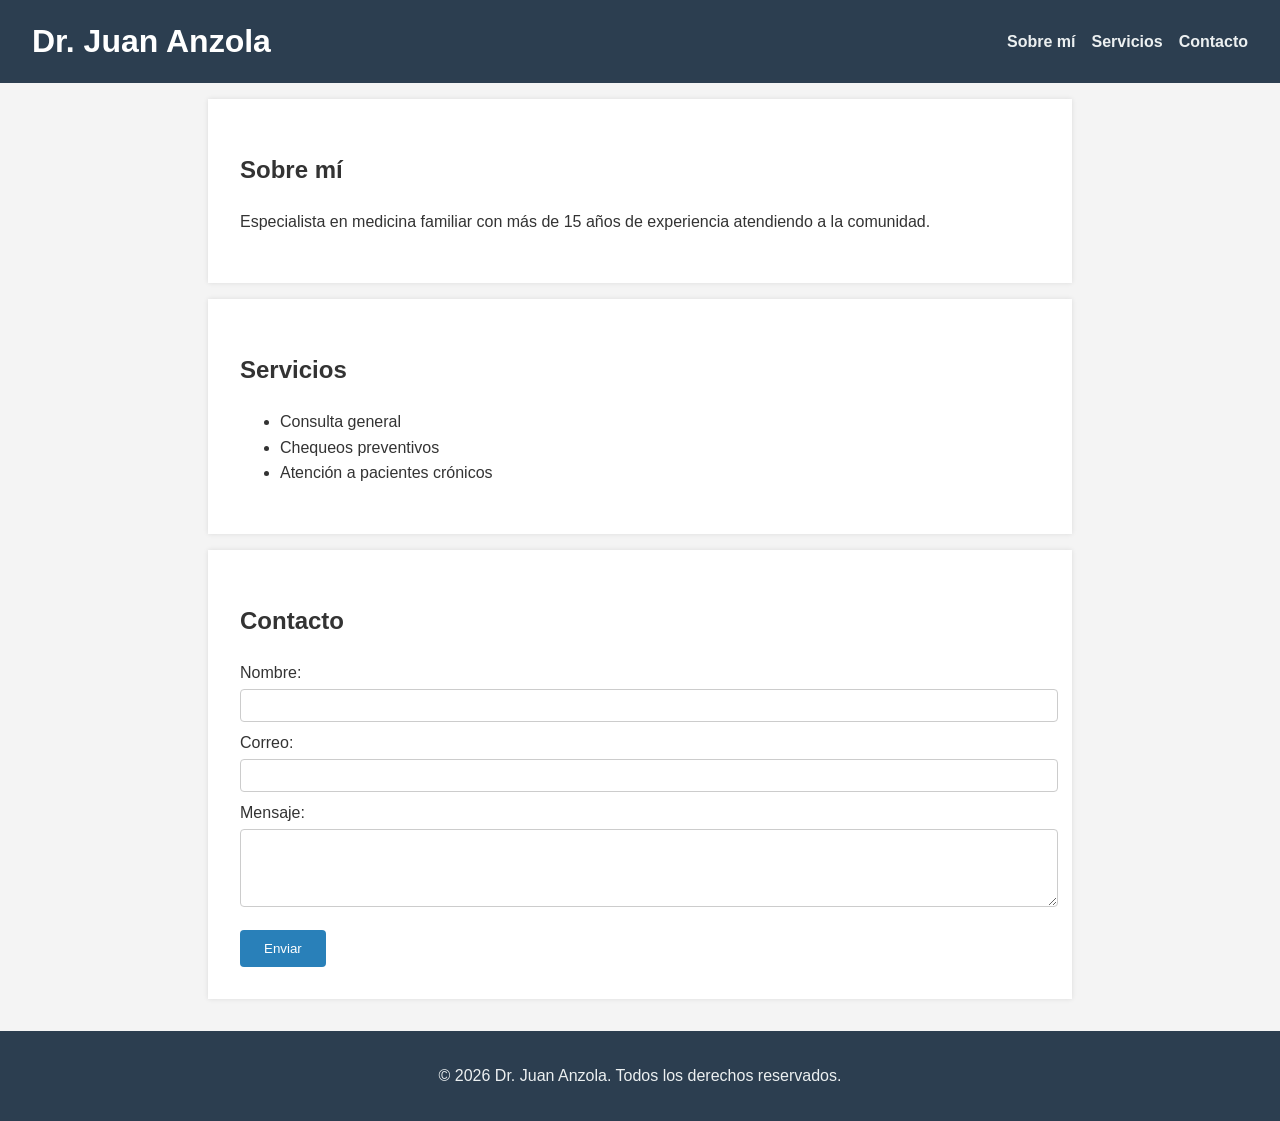
==== index.html @ 8c05430a "Add files via upload" ====
<!DOCTYPE html>
<html lang="es">
<head>
    <meta charset="UTF-8" />
    <meta name="viewport" content="width=device-width, initial-scale=1.0" />
    <title>Dr. Anzola - Medicina Integral</title>
    <link rel="stylesheet" href="styles.css" />
</head>
<body>
    <header>
        <h1>Dr. Juan Anzola</h1>
        <nav>
            <ul>
                <li><a href="#about">Sobre mí</a></li>
                <li><a href="#services">Servicios</a></li>
                <li><a href="#contact">Contacto</a></li>
            </ul>
        </nav>
    </header>

    <section id="about">
        <h2>Sobre mí</h2>
        <p>Especialista en medicina familiar con más de 15 años de experiencia atendiendo a la comunidad.</p>
    </section>

    <section id="services">
        <h2>Servicios</h2>
        <ul>
            <li>Consulta general</li>
            <li>Chequeos preventivos</li>
            <li>Atención a pacientes crónicos</li>
        </ul>
    </section>

    <section id="contact">
        <h2>Contacto</h2>
        <form id="contact-form" onsubmit="handleSubmit(event)">
            <label for="name">Nombre:</label>
            <input type="text" id="name" name="name" required />

            <label for="email">Correo:</label>
            <input type="email" id="email" name="email" required />

            <label for="message">Mensaje:</label>
            <textarea id="message" name="message" rows="4" required></textarea>

            <button type="submit">Enviar</button>
        </form>
        <div id="form-result"></div>
    </section>

    <footer>
        <p>&copy; 2026 Dr. Juan Anzola. Todos los derechos reservados.</p>
    </footer>

    <script src="script.js"></script>
</body>
</html>
---- styles.css ----
/* styles.css */
body {
    font-family: Arial, Helvetica, sans-serif;
    margin: 0;
    padding: 0;
    line-height: 1.6;
    background-color: #f4f4f4;
    color: #333;
}
header {
    background-color: #2c3e50;
    color: white;
    padding: 1rem 2rem;
    display: flex;
    justify-content: space-between;
    align-items: center;
}
header h1 {
    margin: 0;
}
nav ul {
    list-style: none;
    margin: 0;
    padding: 0;
    display: flex;
    gap: 1rem;
}
nav a {
    color: #ecf0f1;
    text-decoration: none;
    font-weight: bold;
}
section {
    padding: 2rem;
    background: white;
    margin: 1rem auto;
    max-width: 800px;
    box-shadow: 0 0 5px rgba(0,0,0,0.1);
}
form label {
    display: block;
    margin-top: 0.5rem;
}
form input, form textarea {
    width: 100%;
    padding: 0.5rem;
    margin-top: 0.2rem;
    border: 1px solid #ccc;
    border-radius: 4px;
}
button {
    margin-top: 1rem;
    padding: 0.7rem 1.5rem;
    background-color: #2980b9;
    color: white;
    border: none;
    border-radius: 4px;
    cursor: pointer;
}
button:hover {
    background-color: #1f6391;
}
footer {
    text-align: center;
    padding: 1rem;
    background-color: #2c3e50;
    color: #ecf0f1;
    margin-top: 2rem;
}
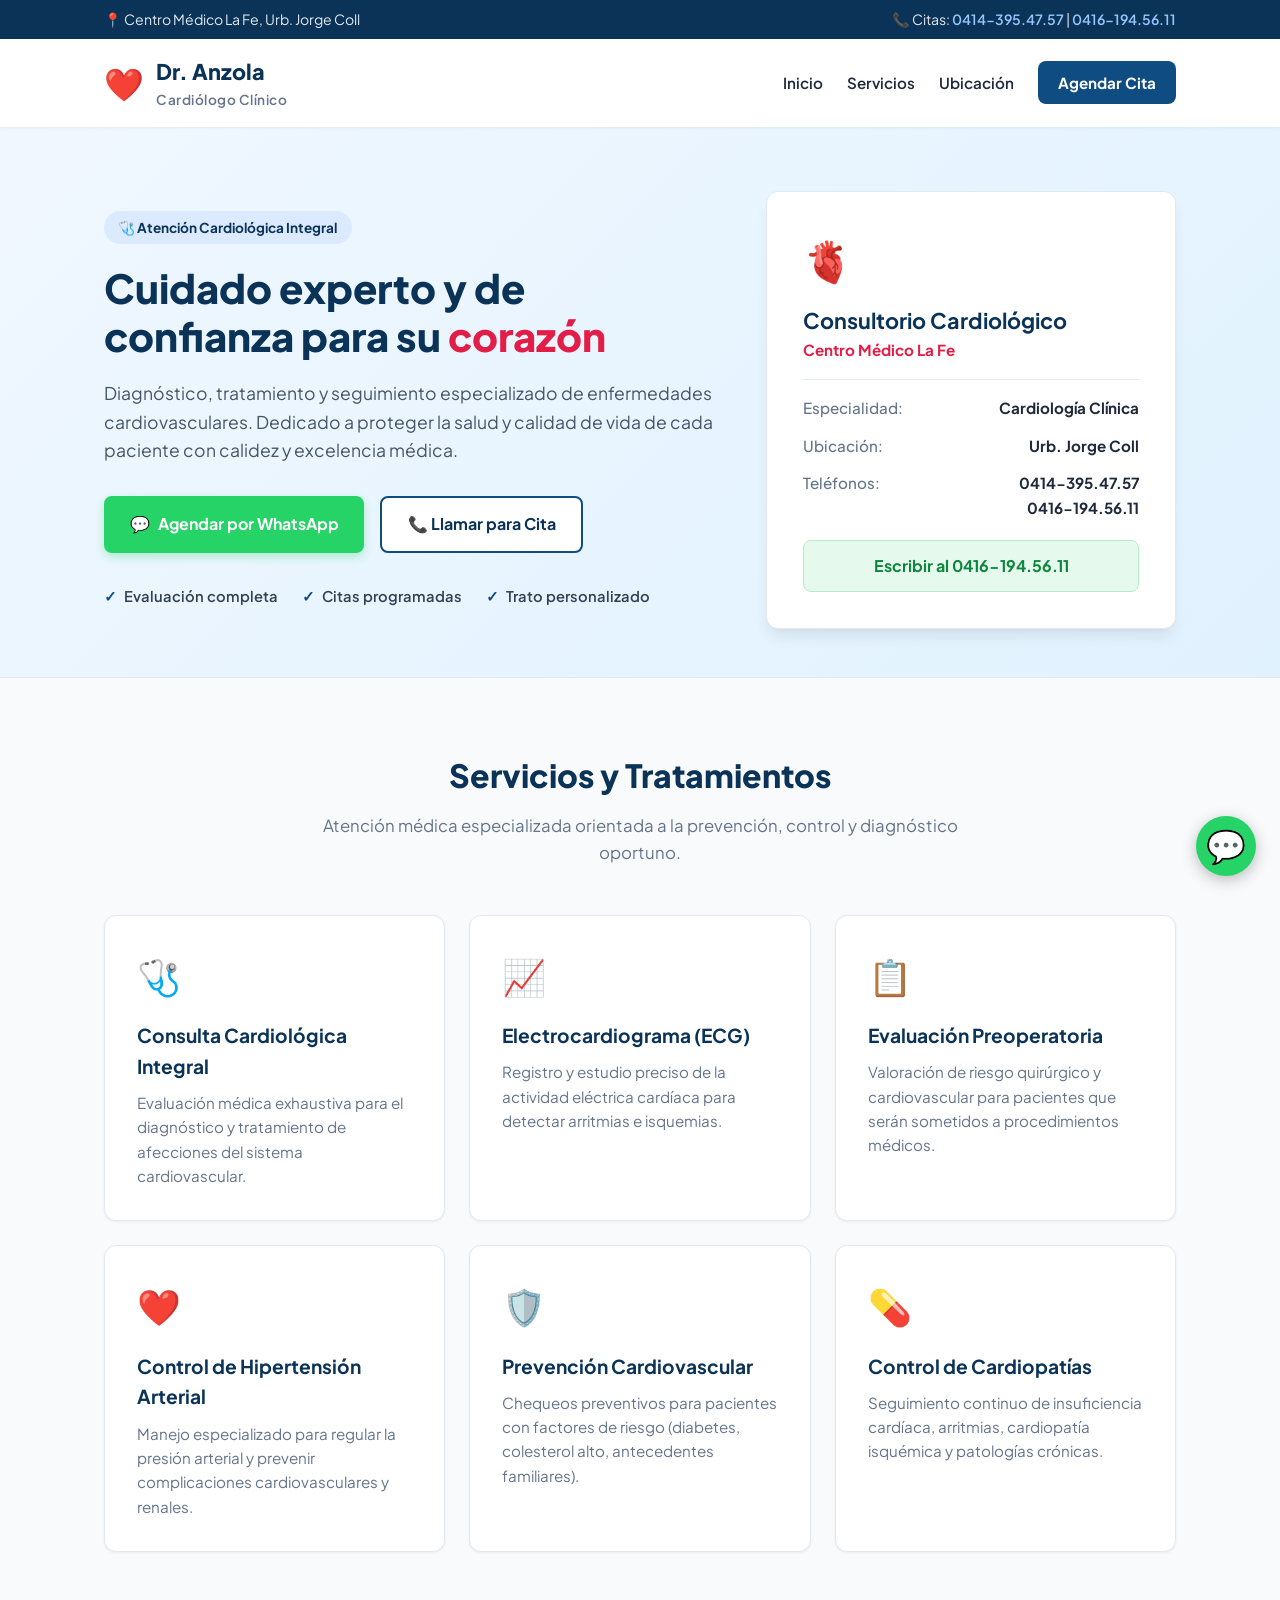
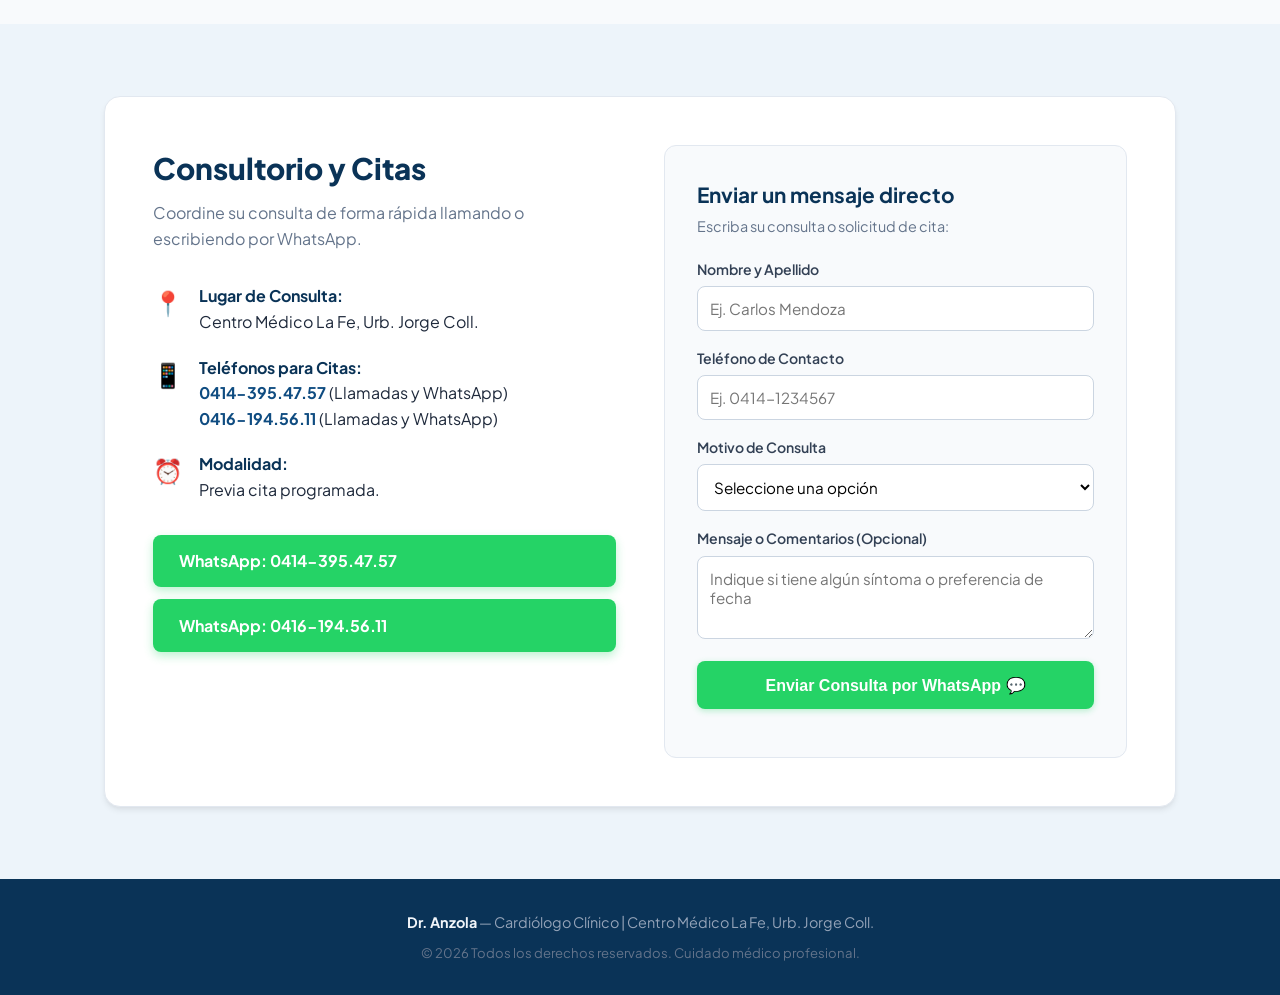
==== commit 85c3438c: "Add files via upload" ====
--- a/index.html
+++ b/index.html
@@ -1,57 +1,238 @@
 <!DOCTYPE html>
 <html lang="es">
 <head>
-    <meta charset="UTF-8" />
-    <meta name="viewport" content="width=device-width, initial-scale=1.0" />
-    <title>Dr. Anzola - Medicina Integral</title>
-    <link rel="stylesheet" href="styles.css" />
+    <meta charset="UTF-8">
+    <meta name="viewport" content="width=device-width, initial-scale=1.0">
+    <title>Dr. Anzola | Cardiólogo Clínico - Centro Médico La Fe</title>
+    <meta name="description" content="Consulta médica de Cardiología Clínica con el Dr. Anzola en el Centro Médico La Fe, Urb. Jorge Coll. Atención especializada para el cuidado de su corazón.">
+    <link rel="stylesheet" href="styles.css">
+    <link rel="preconnect" href="https://fonts.googleapis.com">
+    <link rel="preconnect" href="https://fonts.gstatic.com" crossorigin>
+    <link href="https://fonts.googleapis.com/css2?family=Plus+Jakarta+Sans:wght@400;500;600;700;800&display=swap" rel="stylesheet">
 </head>
 <body>
-    <header>
-        <h1>Dr. Juan Anzola</h1>
-        <nav>
-            <ul>
-                <li><a href="#about">Sobre mí</a></li>
-                <li><a href="#services">Servicios</a></li>
-                <li><a href="#contact">Contacto</a></li>
-            </ul>
-        </nav>
+
+    <!-- BARRA SUPERIOR DE CONTACTO RÁPIDO -->
+    <div class="top-bar">
+        <div class="container top-bar-content">
+            <span class="location-tag">📍 Centro Médico La Fe, Urb. Jorge Coll</span>
+            <div class="top-phones">
+                <span>📞 Citas:</span>
+                <a href="tel:04143954757">0414-395.47.57</a> | 
+                <a href="tel:04161945611">0416-194.56.11</a>
+            </div>
+        </div>
+    </div>
+
+    <!-- ENCABEZADO -->
+    <header class="header">
+        <div class="container nav-container">
+            <a href="#" class="logo">
+                <div class="logo-symbol">❤️</div>
+                <div class="logo-text">
+                    <span class="doctor-name">Dr. Anzola</span>
+                    <span class="doctor-spec">Cardiólogo Clínico</span>
+                </div>
+            </a>
+            <nav class="nav-links">
+                <a href="#inicio">Inicio</a>
+                <a href="#servicios">Servicios</a>
+                <a href="#ubicacion">Ubicación</a>
+                <a href="https://wa.me/584143954757?text=Hola%20Dr.%20Anzola,%20deseo%20agendar%20una%20consulta%20cardiol%C3%B3gica" target="_blank" class="btn-cita-header">Agendar Cita</a>
+            </nav>
+        </div>
     </header>
 
-    <section id="about">
-        <h2>Sobre mí</h2>
-        <p>Especialista en medicina familiar con más de 15 años de experiencia atendiendo a la comunidad.</p>
+    <!-- SECCIÓN HERO PRINCIPAL -->
+    <section id="inicio" class="hero">
+        <div class="container hero-grid">
+            <div class="hero-text">
+                <div class="badge-medico">🩺 Atención Cardiológica Integral</div>
+                <h1>Cuidado experto y de confianza para su <span>corazón</span></h1>
+                <p class="hero-desc">
+                    Diagnóstico, tratamiento y seguimiento especializado de enfermedades cardiovasculares. Dedicado a proteger la salud y calidad de vida de cada paciente con calidez y excelencia médica.
+                </p>
+                <div class="hero-actions">
+                    <a href="https://wa.me/584143954757?text=Hola%20Dr.%20Anzola,%20deseo%20agendar%20una%20consulta%20cardiol%C3%B3gica" target="_blank" class="btn-whatsapp">
+                        <span class="wa-icon">💬</span> Agendar por WhatsApp
+                    </a>
+                    <a href="tel:04143954757" class="btn-call">
+                        📞 Llamar para Cita
+                    </a>
+                </div>
+                <div class="hero-features">
+                    <div class="feature-item">
+                        <span class="check-icon">✓</span> Evaluación completa
+                    </div>
+                    <div class="feature-item">
+                        <span class="check-icon">✓</span> Citas programadas
+                    </div>
+                    <div class="feature-item">
+                        <span class="check-icon">✓</span> Trato personalizado
+                    </div>
+                </div>
+            </div>
+            <div class="hero-card">
+                <div class="medical-summary-box">
+                    <div class="card-icon">🫀</div>
+                    <h3>Consultorio Cardiológico</h3>
+                    <p class="clinic-sub">Centro Médico La Fe</p>
+                    <hr>
+                    <div class="info-row">
+                        <span class="info-title">Especialidad:</span>
+                        <span class="info-val">Cardiología Clínica</span>
+                    </div>
+                    <div class="info-row">
+                        <span class="info-title">Ubicación:</span>
+                        <span class="info-val">Urb. Jorge Coll</span>
+                    </div>
+                    <div class="info-row">
+                        <span class="info-title">Teléfonos:</span>
+                        <span class="info-val">0414-395.47.57<br>0416-194.56.11</span>
+                    </div>
+                    <a href="https://wa.me/584161945611?text=Hola%20Dr.%20Anzola,%20deseo%20solicitar%20informaci%C3%B3n%20sobre%20citas" target="_blank" class="btn-secondary-wa">
+                        Escribir al 0416-194.56.11
+                    </a>
+                </div>
+            </div>
+        </div>
     </section>
 
-    <section id="services">
-        <h2>Servicios</h2>
-        <ul>
-            <li>Consulta general</li>
-            <li>Chequeos preventivos</li>
-            <li>Atención a pacientes crónicos</li>
-        </ul>
+    <!-- SECCIÓN DE SERVICIOS -->
+    <section id="servicios" class="servicios">
+        <div class="container">
+            <div class="section-header">
+                <h2>Servicios y Tratamientos</h2>
+                <p>Atención médica especializada orientada a la prevención, control y diagnóstico oportuno.</p>
+            </div>
+            <div class="services-grid">
+                <div class="service-card">
+                    <div class="s-icon">🩺</div>
+                    <h3>Consulta Cardiológica Integral</h3>
+                    <p>Evaluación médica exhaustiva para el diagnóstico y tratamiento de afecciones del sistema cardiovascular.</p>
+                </div>
+                <div class="service-card">
+                    <div class="s-icon">📈</div>
+                    <h3>Electrocardiograma (ECG)</h3>
+                    <p>Registro y estudio preciso de la actividad eléctrica cardíaca para detectar arritmias e isquemias.</p>
+                </div>
+                <div class="service-card">
+                    <div class="s-icon">📋</div>
+                    <h3>Evaluación Preoperatoria</h3>
+                    <p>Valoración de riesgo quirúrgico y cardiovascular para pacientes que serán sometidos a procedimientos médicos.</p>
+                </div>
+                <div class="service-card">
+                    <div class="s-icon">❤️</div>
+                    <h3>Control de Hipertensión Arterial</h3>
+                    <p>Manejo especializado para regular la presión arterial y prevenir complicaciones cardiovasculares y renales.</p>
+                </div>
+                <div class="service-card">
+                    <div class="s-icon">🛡️</div>
+                    <h3>Prevención Cardiovascular</h3>
+                    <p>Chequeos preventivos para pacientes con factores de riesgo (diabetes, colesterol alto, antecedentes familiares).</p>
+                </div>
+                <div class="service-card">
+                    <div class="s-icon">💊</div>
+                    <h3>Control de Cardiopatías</h3>
+                    <p>Seguimiento continuo de insuficiencia cardíaca, arritmias, cardiopatía isquémica y patologías crónicas.</p>
+                </div>
+            </div>
+        </div>
     </section>
 
-    <section id="contact">
-        <h2>Contacto</h2>
-        <form id="contact-form" onsubmit="handleSubmit(event)">
-            <label for="name">Nombre:</label>
-            <input type="text" id="name" name="name" required />
-
-            <label for="email">Correo:</label>
-            <input type="email" id="email" name="email" required />
-
-            <label for="message">Mensaje:</label>
-            <textarea id="message" name="message" rows="4" required></textarea>
-
-            <button type="submit">Enviar</button>
-        </form>
-        <div id="form-result"></div>
+    <!-- SECCIÓN DE UBICACIÓN Y CONTACTO -->
+    <section id="ubicacion" class="ubicacion">
+        <div class="container">
+            <div class="ubicacion-box">
+                <div class="ubicacion-info">
+                    <h2>Consultorio y Citas</h2>
+                    <p class="ub-sub">Coordine su consulta de forma rápida llamando o escribiendo por WhatsApp.</p>
+                    
+                    <div class="contact-block">
+                        <div class="c-item">
+                            <span class="icon">📍</span>
+                            <div>
+                                <strong>Lugar de Consulta:</strong>
+                                <p>Centro Médico La Fe, Urb. Jorge Coll.</p>
+                            </div>
+                        </div>
+                        <div class="c-item">
+                            <span class="icon">📱</span>
+                            <div>
+                                <strong>Teléfonos para Citas:</strong>
+                                <p>
+                                    <a href="tel:04143954757">0414-395.47.57</a> (Llamadas y WhatsApp)<br>
+                                    <a href="tel:04161945611">0416-194.56.11</a> (Llamadas y WhatsApp)
+                                </p>
+                            </div>
+                        </div>
+                        <div class="c-item">
+                            <span class="icon">⏰</span>
+                            <div>
+                                <strong>Modalidad:</strong>
+                                <p>Previa cita programada.</p>
+                            </div>
+                        </div>
+                    </div>
+
+                    <div class="wa-buttons-group">
+                        <a href="https://wa.me/584143954757?text=Hola%20Dr.%20Anzola,%20deseo%20agendar%20una%20cita%20m%C3%A9dica" target="_blank" class="btn-whatsapp">
+                            WhatsApp: 0414-395.47.57
+                        </a>
+                        <a href="https://wa.me/584161945611?text=Hola%20Dr.%20Anzola,%20deseo%20agendar%20una%20cita%20m%C3%A9dica" target="_blank" class="btn-whatsapp">
+                            WhatsApp: 0416-194.56.11
+                        </a>
+                    </div>
+                </div>
+
+                <!-- Formulario de Consulta Rápida -->
+                <div class="form-wrapper">
+                    <h3>Enviar un mensaje directo</h3>
+                    <p class="form-sub">Escriba su consulta o solicitud de cita:</p>
+                    <form id="contact-form" onsubmit="handleMedicalForm(event)">
+                        <div class="form-group">
+                            <label for="name">Nombre y Apellido</label>
+                            <input type="text" id="name" required placeholder="Ej. Carlos Mendoza">
+                        </div>
+                        <div class="form-group">
+                            <label for="phone">Teléfono de Contacto</label>
+                            <input type="tel" id="phone" required placeholder="Ej. 0414-1234567">
+                        </div>
+                        <div class="form-group">
+                            <label for="motivo">Motivo de Consulta</label>
+                            <select id="motivo" required>
+                                <option value="">Seleccione una opción</option>
+                                <option value="Consulta General">Primera Consulta Cardiológica</option>
+                                <option value="Control Hipertension">Control de Hipertensión</option>
+                                <option value="Preoperatorio">Evaluación Preoperatoria / Riesgo</option>
+                                <option value="Electrocardiograma">Electrocardiograma</option>
+                                <option value="Chequeo">Chequeo Preventivo</option>
+                            </select>
+                        </div>
+                        <div class="form-group">
+                            <label for="message">Mensaje o Comentarios (Opcional)</label>
+                            <textarea id="message" rows="3" placeholder="Indique si tiene algún síntoma o preferencia de fecha"></textarea>
+                        </div>
+                        <button type="submit" class="btn-submit">Enviar Consulta por WhatsApp 💬</button>
+                    </form>
+                    <div id="form-result"></div>
+                </div>
+            </div>
+        </div>
     </section>
 
-    <footer>
-        <p>&copy; 2026 Dr. Juan Anzola. Todos los derechos reservados.</p>
+    <!-- PIE DE PÁGINA -->
+    <footer class="footer">
+        <div class="container footer-content">
+            <p><strong>Dr. Anzola</strong> — Cardiólogo Clínico | Centro Médico La Fe, Urb. Jorge Coll.</p>
+            <p class="footer-copy">© 2026 Todos los derechos reservados. Cuidado médico profesional.</p>
+        </div>
     </footer>
+
+    <!-- BOTÓN FLOTANTE DE WHATSAPP -->
+    <a href="https://wa.me/584143954757?text=Hola%20Dr.%20Anzola,%20deseo%20agendar%20una%20consulta%20cardiol%C3%B3gica" target="_blank" class="float-wa" title="Escribir por WhatsApp">
+        💬
+    </a>
 
     <script src="script.js"></script>
 </body>
--- a/styles.css
+++ b/styles.css
@@ -1,69 +1,502 @@
-/* styles.css */
-body {
-    font-family: Arial, Helvetica, sans-serif;
+/* STYLES.CSS - Dr. Anzola | Cardiología Clínica */
+:root {
+    --primary: #0f4c81;        /* Azul clínico elegante */
+    --primary-dark: #0a3357;
+    --accent: #e11d48;         /* Rojo corazón sutil */
+    --accent-hover: #be123c;
+    --whatsapp: #25D366;
+    --whatsapp-dark: #1ebc59;
+    --text-dark: #1e293b;
+    --text-muted: #64748b;
+    --bg-light: #f8fafc;
+    --white: #ffffff;
+    --border-color: #e2e8f0;
+    --shadow-sm: 0 1px 3px rgba(0,0,0,0.06);
+    --shadow-md: 0 4px 6px -1px rgba(0,0,0,0.08), 0 2px 4px -2px rgba(0,0,0,0.04);
+    --shadow-lg: 0 10px 15px -3px rgba(0,0,0,0.08), 0 4px 6px -4px rgba(0,0,0,0.04);
+    --radius: 12px;
+}
+
+* {
     margin: 0;
     padding: 0;
+    box-sizing: border-box;
+}
+
+body {
+    font-family: 'Plus Jakarta Sans', -apple-system, BlinkMacSystemFont, "Segoe UI", Roboto, sans-serif;
+    color: var(--text-dark);
+    background-color: var(--bg-light);
     line-height: 1.6;
-    background-color: #f4f4f4;
-    color: #333;
-}
-header {
-    background-color: #2c3e50;
+}
+
+.container {
+    max-width: 1120px;
+    margin: 0 auto;
+    padding: 0 1.5rem;
+}
+
+/* TOP BAR */
+.top-bar {
+    background-color: var(--primary-dark);
+    color: #e2e8f0;
+    font-size: 0.88rem;
+    padding: 0.5rem 0;
+}
+.top-bar-content {
+    display: flex;
+    justify-content: space-between;
+    align-items: center;
+    flex-wrap: wrap;
+    gap: 0.5rem;
+}
+.top-phones a {
+    color: #93c5fd;
+    text-decoration: none;
+    font-weight: 600;
+}
+.top-phones a:hover {
+    text-decoration: underline;
+}
+
+/* HEADER */
+.header {
+    background: var(--white);
+    box-shadow: var(--shadow-sm);
+    position: sticky;
+    top: 0;
+    z-index: 50;
+}
+.nav-container {
+    display: flex;
+    justify-content: space-between;
+    align-items: center;
+    padding: 1rem 1.5rem;
+}
+.logo {
+    display: flex;
+    align-items: center;
+    gap: 0.75rem;
+    text-decoration: none;
+}
+.logo-symbol {
+    font-size: 2rem;
+    line-height: 1;
+}
+.logo-text {
+    display: flex;
+    flex-direction: column;
+}
+.doctor-name {
+    font-size: 1.35rem;
+    font-weight: 800;
+    color: var(--primary-dark);
+}
+.doctor-spec {
+    font-size: 0.85rem;
+    color: var(--text-muted);
+    font-weight: 600;
+    letter-spacing: 0.5px;
+}
+.nav-links {
+    display: flex;
+    align-items: center;
+    gap: 1.5rem;
+}
+.nav-links a {
+    text-decoration: none;
+    color: var(--text-dark);
+    font-weight: 600;
+    font-size: 0.95rem;
+    transition: color 0.2s;
+}
+.nav-links a:hover {
+    color: var(--primary);
+}
+.btn-cita-header {
+    background-color: var(--primary);
+    color: var(--white) !important;
+    padding: 0.6rem 1.25rem;
+    border-radius: 8px;
+    font-weight: 700 !important;
+    transition: background-color 0.2s !important;
+}
+.btn-cita-header:hover {
+    background-color: var(--primary-dark) !important;
+}
+
+/* HERO SECTION */
+.hero {
+    padding: 4rem 0 3rem;
+    background: linear-gradient(135deg, #f0f7ff 0%, #e0f2fe 100%);
+    border-bottom: 1px solid var(--border-color);
+}
+.hero-grid {
+    display: grid;
+    grid-template-columns: 1.2fr 0.8fr;
+    gap: 3rem;
+    align-items: center;
+}
+.badge-medico {
+    display: inline-block;
+    background: #dbeafe;
+    color: var(--primary-dark);
+    font-weight: 700;
+    font-size: 0.85rem;
+    padding: 0.35rem 0.9rem;
+    border-radius: 50px;
+    margin-bottom: 1.25rem;
+}
+.hero-text h1 {
+    font-size: 2.5rem;
+    font-weight: 800;
+    line-height: 1.2;
+    color: var(--primary-dark);
+    margin-bottom: 1.2rem;
+}
+.hero-text h1 span {
+    color: var(--accent);
+}
+.hero-desc {
+    font-size: 1.1rem;
+    color: #475569;
+    margin-bottom: 2rem;
+    line-height: 1.6;
+}
+.hero-actions {
+    display: flex;
+    flex-wrap: wrap;
+    gap: 1rem;
+    margin-bottom: 2rem;
+}
+.btn-whatsapp {
+    background-color: var(--whatsapp);
+    color: var(--white);
+    text-decoration: none;
+    padding: 0.85rem 1.6rem;
+    border-radius: 8px;
+    font-weight: 700;
+    display: inline-flex;
+    align-items: center;
+    gap: 0.5rem;
+    box-shadow: 0 4px 10px rgba(37, 211, 102, 0.3);
+    transition: transform 0.2s, background-color 0.2s;
+}
+.btn-whatsapp:hover {
+    background-color: var(--whatsapp-dark);
+    transform: translateY(-2px);
+}
+.btn-call {
+    background-color: var(--white);
+    color: var(--primary-dark);
+    text-decoration: none;
+    padding: 0.85rem 1.6rem;
+    border-radius: 8px;
+    font-weight: 700;
+    border: 2px solid var(--primary);
+    transition: background-color 0.2s, color 0.2s;
+}
+.btn-call:hover {
+    background-color: var(--primary);
+    color: var(--white);
+}
+.hero-features {
+    display: flex;
+    gap: 1.5rem;
+    flex-wrap: wrap;
+    font-size: 0.92rem;
+    font-weight: 600;
+    color: #334155;
+}
+.check-icon {
+    color: var(--primary);
+    font-weight: 800;
+    margin-right: 0.25rem;
+}
+
+/* HERO CARD BOX */
+.medical-summary-box {
+    background: var(--white);
+    padding: 2.25rem;
+    border-radius: var(--radius);
+    box-shadow: var(--shadow-lg);
+    border: 1px solid var(--border-color);
+}
+.card-icon {
+    font-size: 2.5rem;
+    margin-bottom: 0.75rem;
+}
+.medical-summary-box h3 {
+    font-size: 1.35rem;
+    color: var(--primary-dark);
+}
+.clinic-sub {
+    color: var(--accent);
+    font-weight: 700;
+    font-size: 0.95rem;
+    margin-bottom: 1rem;
+}
+.medical-summary-box hr {
+    border: 0;
+    border-top: 1px solid var(--border-color);
+    margin: 1rem 0;
+}
+.info-row {
+    display: flex;
+    justify-content: space-between;
+    margin-bottom: 0.85rem;
+    font-size: 0.95rem;
+}
+.info-title {
+    color: var(--text-muted);
+    font-weight: 500;
+}
+.info-val {
+    font-weight: 700;
+    text-align: right;
+    color: var(--text-dark);
+}
+.btn-secondary-wa {
+    display: block;
+    text-align: center;
+    background: #e6f9ed;
+    color: #0d873d;
+    text-decoration: none;
+    font-weight: 700;
+    padding: 0.75rem;
+    border-radius: 8px;
+    margin-top: 1.25rem;
+    border: 1px solid #b7ebd0;
+    transition: background 0.2s;
+}
+.btn-secondary-wa:hover {
+    background: #d1f4df;
+}
+
+/* SERVICIOS */
+.servicios {
+    padding: 4.5rem 0;
+}
+.section-header {
+    text-align: center;
+    max-width: 650px;
+    margin: 0 auto 3rem;
+}
+.section-header h2 {
+    font-size: 2rem;
+    font-weight: 800;
+    color: var(--primary-dark);
+    margin-bottom: 0.75rem;
+}
+.section-header p {
+    color: var(--text-muted);
+    font-size: 1.05rem;
+}
+.services-grid {
+    display: grid;
+    grid-template-columns: repeat(auto-fit, minmax(320px, 1fr));
+    gap: 1.5rem;
+}
+.service-card {
+    background: var(--white);
+    padding: 2rem;
+    border-radius: var(--radius);
+    border: 1px solid var(--border-color);
+    box-shadow: var(--shadow-sm);
+    transition: transform 0.2s, box-shadow 0.2s;
+}
+.service-card:hover {
+    transform: translateY(-4px);
+    box-shadow: var(--shadow-md);
+}
+.s-icon {
+    font-size: 2.2rem;
+    margin-bottom: 1rem;
+}
+.service-card h3 {
+    font-size: 1.2rem;
+    font-weight: 700;
+    color: var(--primary-dark);
+    margin-bottom: 0.6rem;
+}
+.service-card p {
+    color: var(--text-muted);
+    font-size: 0.95rem;
+}
+
+/* UBICACION & FORM */
+.ubicacion {
+    padding: 4.5rem 0;
+    background: #edf4fa;
+}
+.ubicacion-box {
+    display: grid;
+    grid-template-columns: 1fr 1fr;
+    gap: 3rem;
+    background: var(--white);
+    border-radius: 16px;
+    padding: 3rem;
+    box-shadow: var(--shadow-md);
+    border: 1px solid var(--border-color);
+}
+.ubicacion-info h2 {
+    font-size: 1.85rem;
+    color: var(--primary-dark);
+    font-weight: 800;
+    margin-bottom: 0.5rem;
+}
+.ub-sub {
+    color: var(--text-muted);
+    margin-bottom: 2rem;
+}
+.contact-block {
+    display: flex;
+    flex-direction: column;
+    gap: 1.25rem;
+    margin-bottom: 2rem;
+}
+.c-item {
+    display: flex;
+    gap: 1rem;
+    align-items: flex-start;
+}
+.c-item .icon {
+    font-size: 1.5rem;
+}
+.c-item strong {
+    color: var(--primary-dark);
+}
+.c-item a {
+    color: var(--primary);
+    text-decoration: none;
+    font-weight: 700;
+}
+.c-item a:hover {
+    text-decoration: underline;
+}
+.wa-buttons-group {
+    display: flex;
+    flex-direction: column;
+    gap: 0.75rem;
+}
+
+/* FORM WRAPPER */
+.form-wrapper {
+    background: var(--bg-light);
+    padding: 2rem;
+    border-radius: var(--radius);
+    border: 1px solid var(--border-color);
+}
+.form-wrapper h3 {
+    font-size: 1.3rem;
+    color: var(--primary-dark);
+    margin-bottom: 0.25rem;
+}
+.form-sub {
+    color: var(--text-muted);
+    font-size: 0.9rem;
+    margin-bottom: 1.25rem;
+}
+.form-group {
+    margin-bottom: 1rem;
+}
+.form-group label {
+    display: block;
+    font-weight: 600;
+    font-size: 0.88rem;
+    margin-bottom: 0.35rem;
+    color: #334155;
+}
+.form-group input, 
+.form-group select, 
+.form-group textarea {
+    width: 100%;
+    padding: 0.75rem;
+    border: 1px solid #cbd5e1;
+    border-radius: 8px;
+    font-family: inherit;
+    font-size: 0.95rem;
+    background: var(--white);
+}
+.form-group input:focus,
+.form-group select:focus,
+.form-group textarea:focus {
+    outline: none;
+    border-color: var(--primary);
+    box-shadow: 0 0 0 3px rgba(15, 76, 129, 0.15);
+}
+.btn-submit {
+    width: 100%;
+    background-color: var(--whatsapp);
+    color: var(--white);
+    border: none;
+    padding: 0.9rem;
+    border-radius: 8px;
+    font-weight: 700;
+    font-size: 1rem;
+    cursor: pointer;
+    transition: background 0.2s;
+    box-shadow: 0 2px 6px rgba(37, 211, 102, 0.3);
+}
+.btn-submit:hover {
+    background-color: var(--whatsapp-dark);
+}
+#form-result {
+    margin-top: 1rem;
+    font-size: 0.92rem;
+}
+
+/* FOOTER */
+.footer {
+    background: var(--primary-dark);
+    color: #94a3b8;
+    padding: 2rem 0;
+    text-align: center;
+    font-size: 0.9rem;
+}
+.footer strong {
+    color: #f1f5f9;
+}
+.footer-copy {
+    margin-top: 0.5rem;
+    font-size: 0.82rem;
+    color: #64748b;
+}
+
+/* FLOATING WHATSAPP */
+.float-wa {
+    position: fixed;
+    bottom: 24px;
+    right: 24px;
+    background-color: var(--whatsapp);
     color: white;
-    padding: 1rem 2rem;
-    display: flex;
-    justify-content: space-between;
-    align-items: center;
-}
-header h1 {
-    margin: 0;
-}
-nav ul {
-    list-style: none;
-    margin: 0;
-    padding: 0;
-    display: flex;
-    gap: 1rem;
-}
-nav a {
-    color: #ecf0f1;
-    text-decoration: none;
-    font-weight: bold;
-}
-section {
-    padding: 2rem;
-    background: white;
-    margin: 1rem auto;
-    max-width: 800px;
-    box-shadow: 0 0 5px rgba(0,0,0,0.1);
-}
-form label {
-    display: block;
-    margin-top: 0.5rem;
-}
-form input, form textarea {
-    width: 100%;
-    padding: 0.5rem;
-    margin-top: 0.2rem;
-    border: 1px solid #ccc;
-    border-radius: 4px;
-}
-button {
-    margin-top: 1rem;
-    padding: 0.7rem 1.5rem;
-    background-color: #2980b9;
-    color: white;
-    border: none;
-    border-radius: 4px;
-    cursor: pointer;
-}
-button:hover {
-    background-color: #1f6391;
-}
-footer {
-    text-align: center;
-    padding: 1rem;
-    background-color: #2c3e50;
-    color: #ecf0f1;
-    margin-top: 2rem;
-}
+    font-size: 2rem;
+    width: 60px;
+    height: 60px;
+    border-radius: 50%;
+    display: flex;
+    align-items: center;
+    justify-content: center;
+    text-decoration: none;
+    box-shadow: 0 4px 15px rgba(0,0,0,0.25);
+    z-index: 100;
+    transition: transform 0.2s;
+}
+.float-wa:hover {
+    transform: scale(1.1);
+}
+
+/* RESPONSIVE */
+@media (max-width: 900px) {
+    .hero-grid {
+        grid-template-columns: 1fr;
+        gap: 2rem;
+    }
+    .ubicacion-box {
+        grid-template-columns: 1fr;
+        padding: 1.75rem;
+    }
+    .nav-links {
+        display: none;
+    }
+}
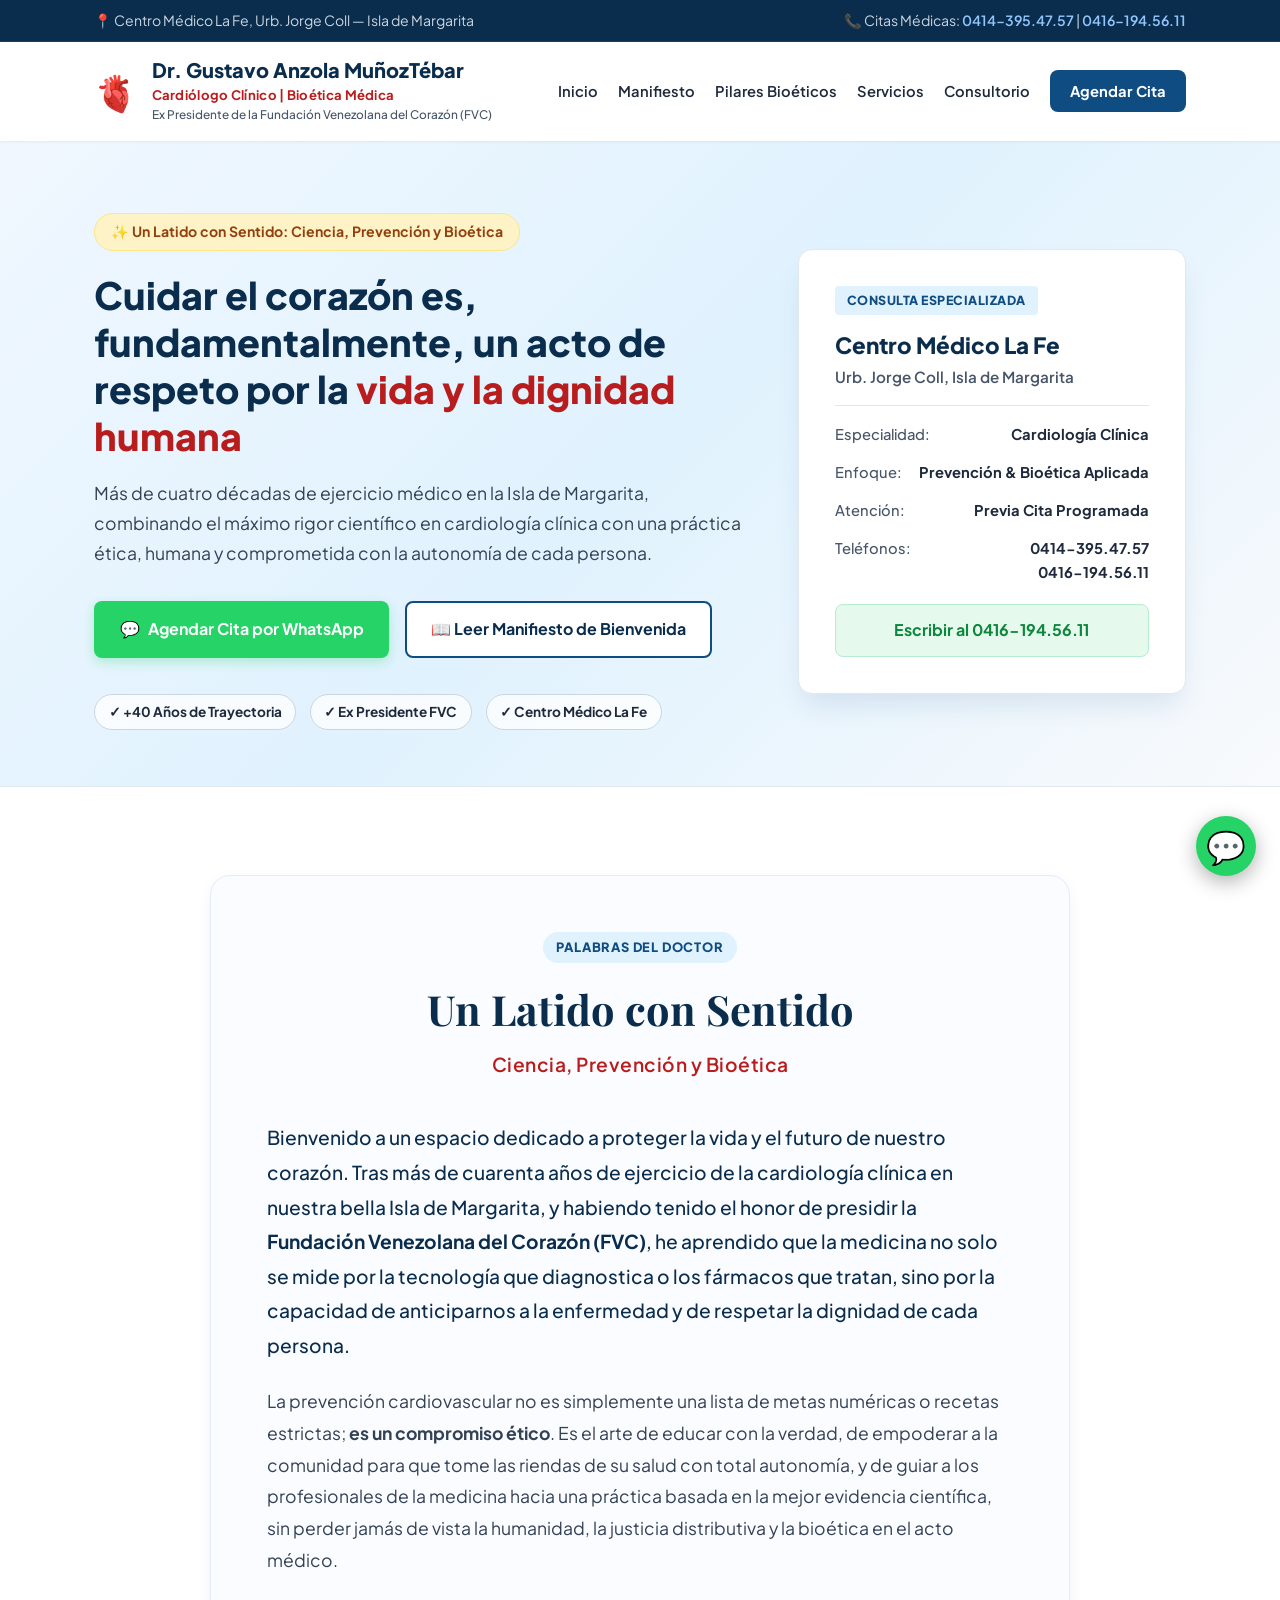
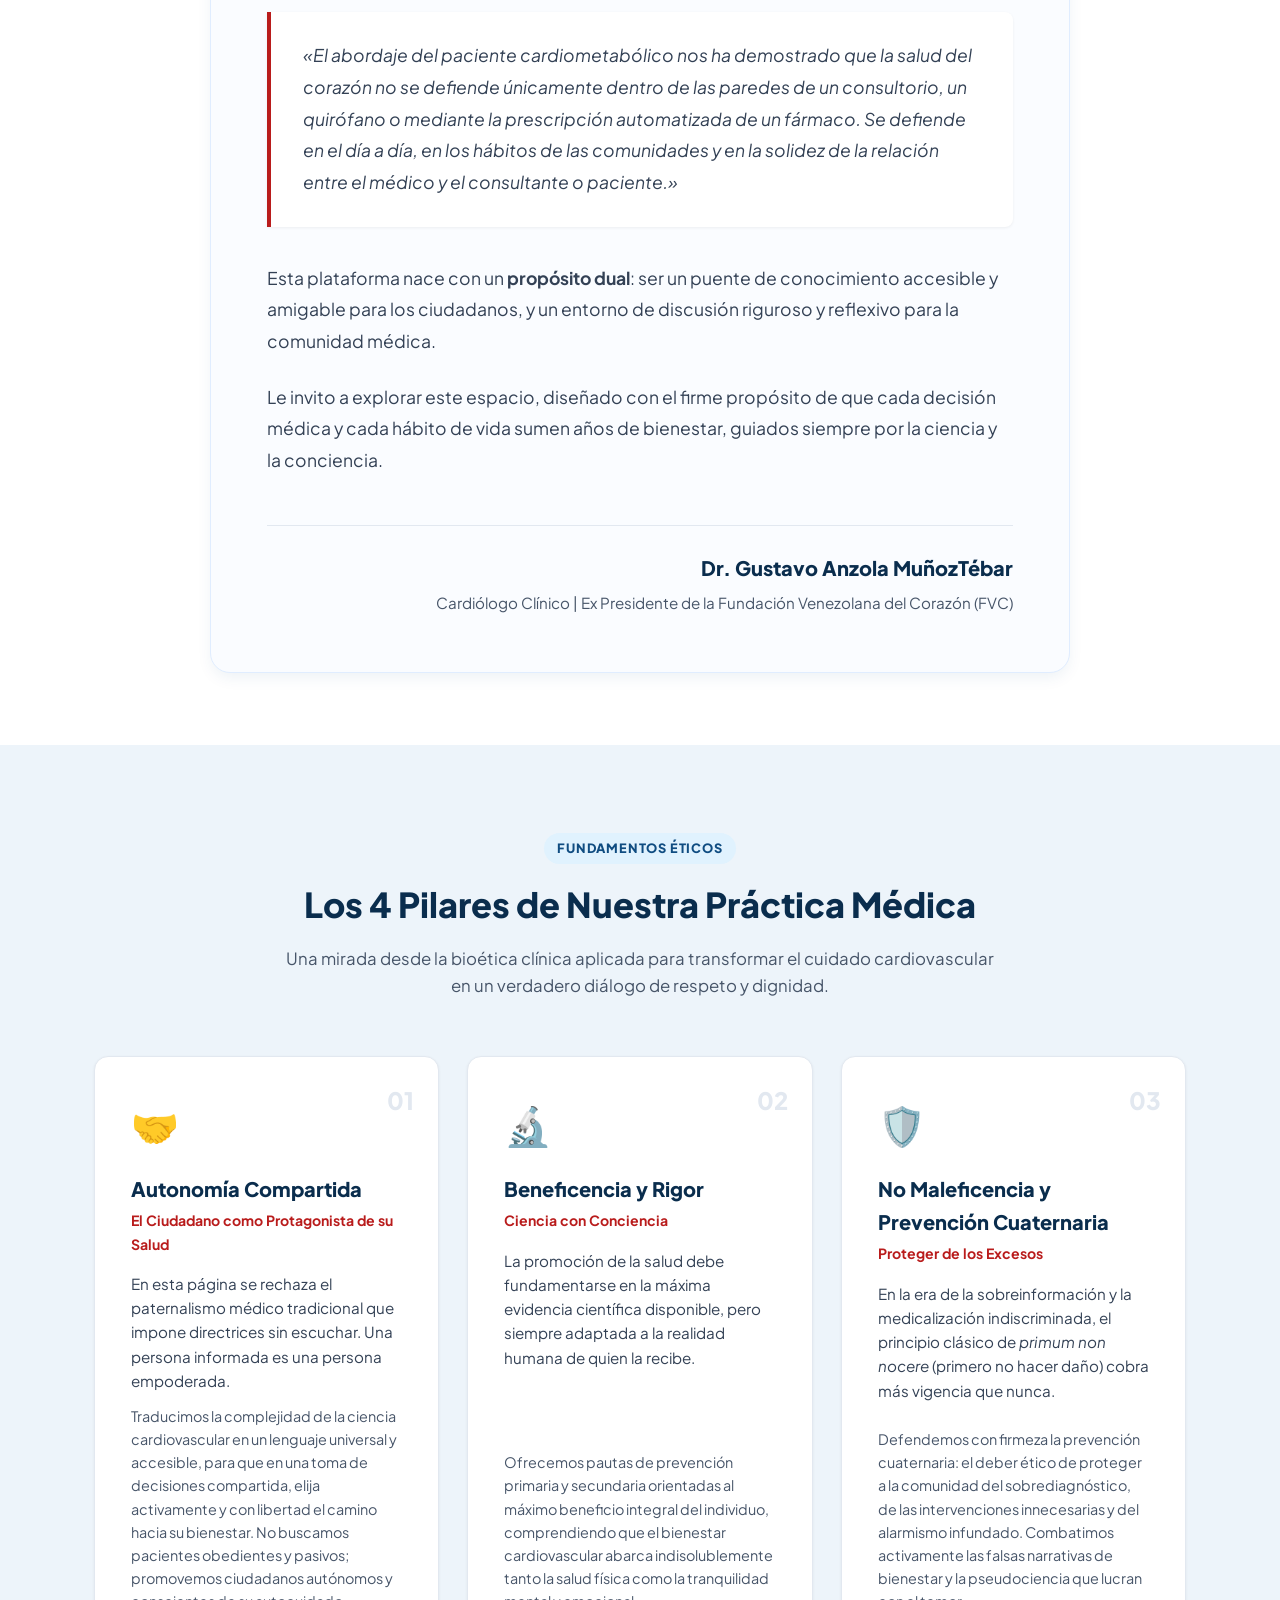
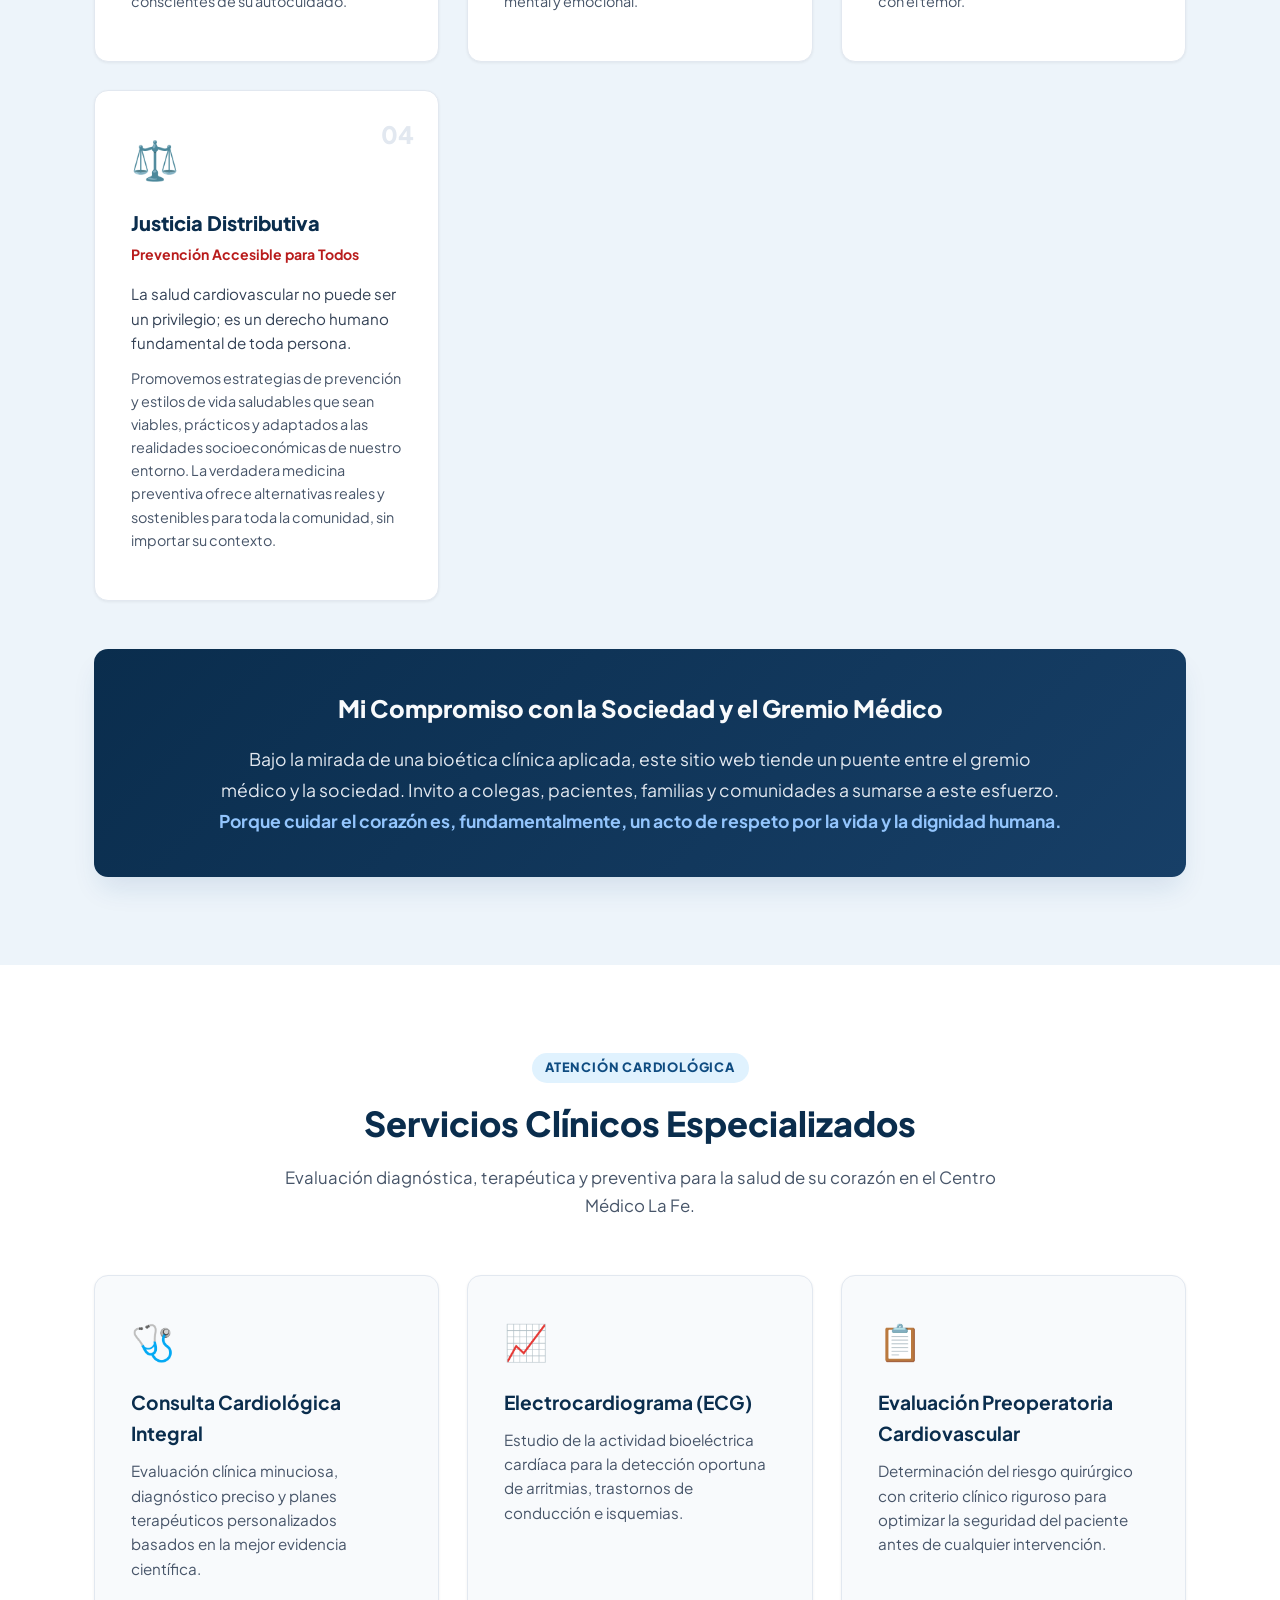
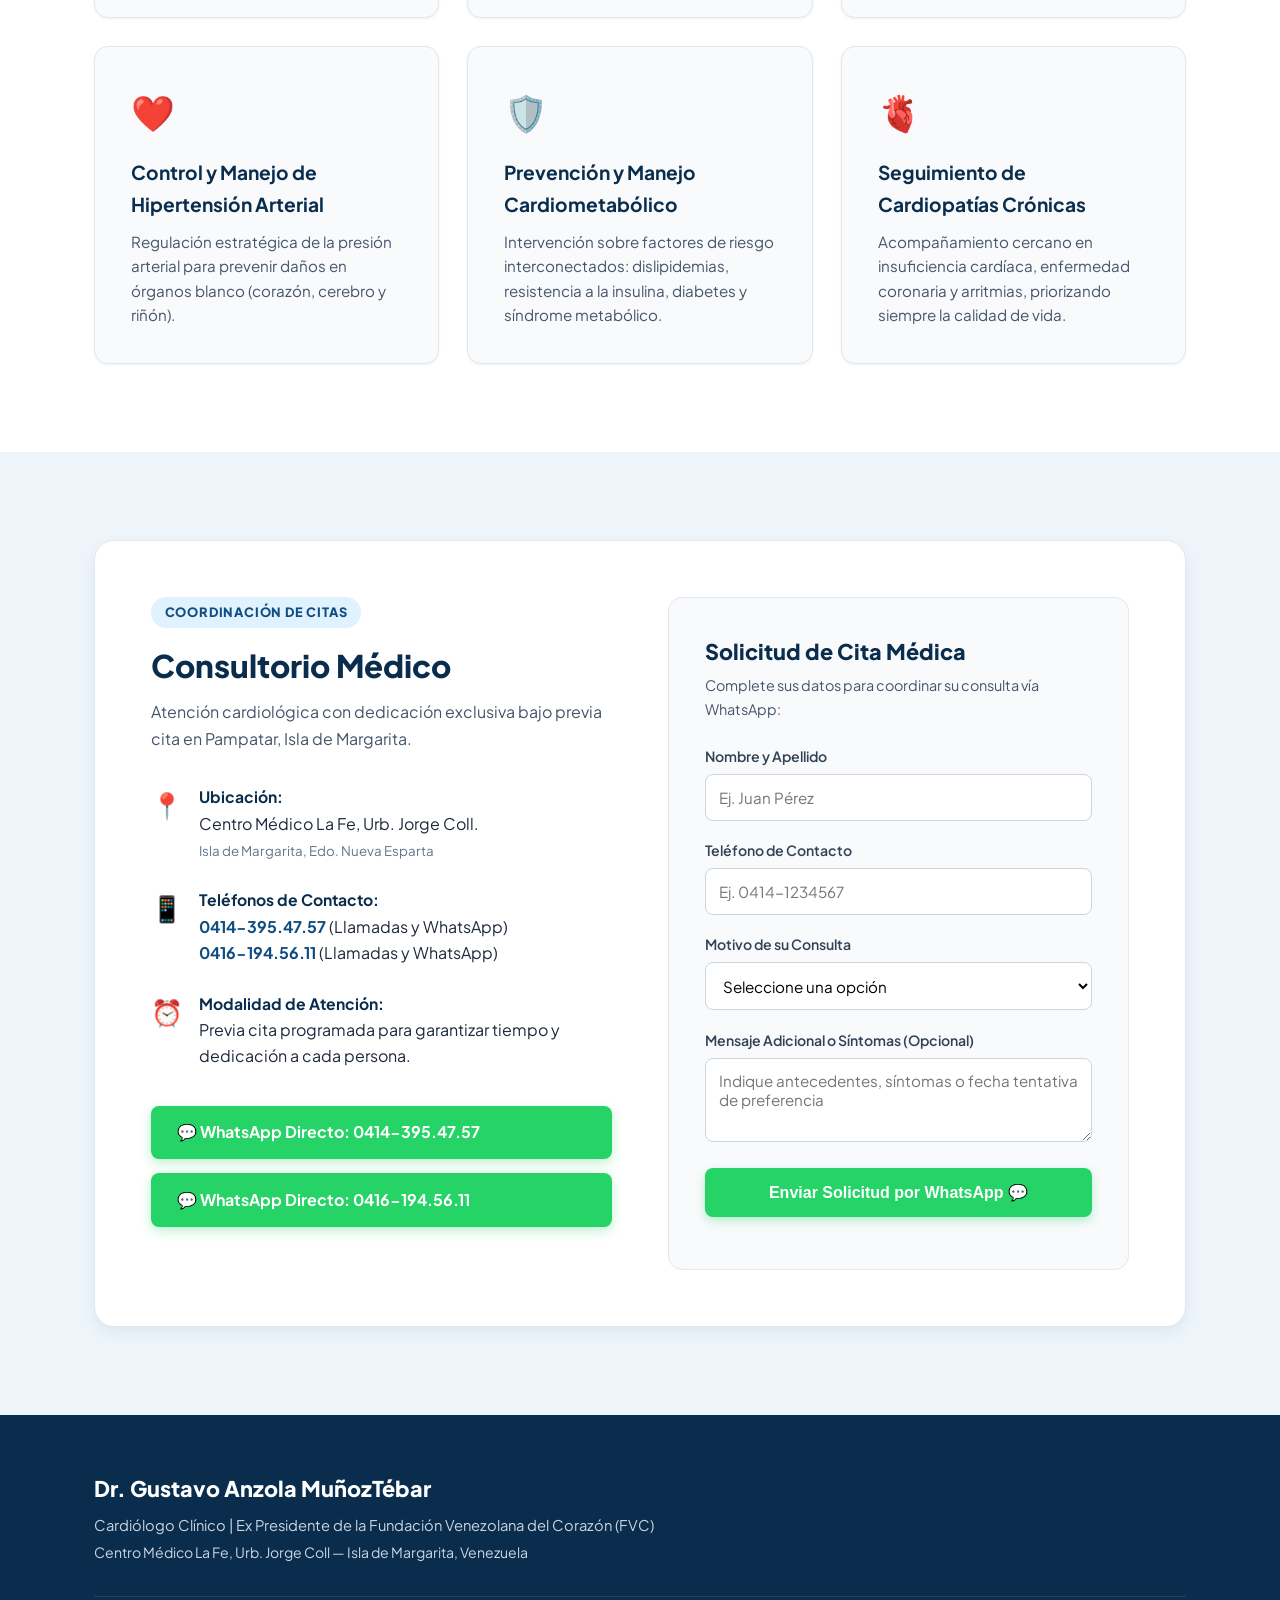
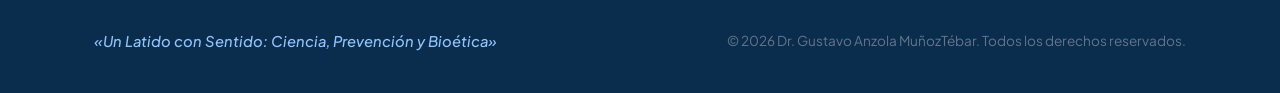
==== commit 7993a84e: "Add files via upload" ====
--- a/index.html
+++ b/index.html
@@ -3,42 +3,45 @@
 <head>
     <meta charset="UTF-8">
     <meta name="viewport" content="width=device-width, initial-scale=1.0">
-    <title>Dr. Anzola | Cardiólogo Clínico - Centro Médico La Fe</title>
-    <meta name="description" content="Consulta médica de Cardiología Clínica con el Dr. Anzola en el Centro Médico La Fe, Urb. Jorge Coll. Atención especializada para el cuidado de su corazón.">
+    <title>Dr. Gustavo Anzola MuñozTébar | Cardiología Clínica y Bioética</title>
+    <meta name="description" content="Un Latido con Sentido: Ciencia, Prevención y Bioética. Más de 40 años de ejercicio en la Isla de Margarita. Ex Presidente de la Fundación Venezolana del Corazón. Consulta en Centro Médico La Fe.">
     <link rel="stylesheet" href="styles.css">
     <link rel="preconnect" href="https://fonts.googleapis.com">
     <link rel="preconnect" href="https://fonts.gstatic.com" crossorigin>
-    <link href="https://fonts.googleapis.com/css2?family=Plus+Jakarta+Sans:wght@400;500;600;700;800&display=swap" rel="stylesheet">
+    <link href="https://fonts.googleapis.com/css2?family=Plus+Jakarta+Sans:ital,wght@0,400;0,500;0,600;0,700;0,800;1,400;1,600&family=Playfair+Display:ital,wght@0,600;0,700;1,600&display=swap" rel="stylesheet">
 </head>
 <body>
 
     <!-- BARRA SUPERIOR DE CONTACTO RÁPIDO -->
     <div class="top-bar">
         <div class="container top-bar-content">
-            <span class="location-tag">📍 Centro Médico La Fe, Urb. Jorge Coll</span>
+            <span class="location-tag">📍 Centro Médico La Fe, Urb. Jorge Coll — Isla de Margarita</span>
             <div class="top-phones">
-                <span>📞 Citas:</span>
+                <span>📞 Citas Médicas:</span>
                 <a href="tel:04143954757">0414-395.47.57</a> | 
                 <a href="tel:04161945611">0416-194.56.11</a>
             </div>
         </div>
     </div>
 
-    <!-- ENCABEZADO -->
+    <!-- ENCABEZADO Y NAVEGACIÓN -->
     <header class="header">
         <div class="container nav-container">
             <a href="#" class="logo">
-                <div class="logo-symbol">❤️</div>
+                <div class="logo-symbol">🫀</div>
                 <div class="logo-text">
-                    <span class="doctor-name">Dr. Anzola</span>
-                    <span class="doctor-spec">Cardiólogo Clínico</span>
+                    <span class="doctor-name">Dr. Gustavo Anzola MuñozTébar</span>
+                    <span class="doctor-spec">Cardiólogo Clínico | Bioética Médica</span>
+                    <span class="fvc-tag">Ex Presidente de la Fundación Venezolana del Corazón (FVC)</span>
                 </div>
             </a>
             <nav class="nav-links">
                 <a href="#inicio">Inicio</a>
+                <a href="#manifiesto">Manifiesto</a>
+                <a href="#pilares">Pilares Bioéticos</a>
                 <a href="#servicios">Servicios</a>
-                <a href="#ubicacion">Ubicación</a>
-                <a href="https://wa.me/584143954757?text=Hola%20Dr.%20Anzola,%20deseo%20agendar%20una%20consulta%20cardiol%C3%B3gica" target="_blank" class="btn-cita-header">Agendar Cita</a>
+                <a href="#consulta">Consultorio</a>
+                <a href="https://wa.me/584143954757?text=Hola%20Dr.%20Gustavo%20Anzola,%20deseo%20agendar%20una%20consulta%20cardiol%C3%B3gica" target="_blank" class="btn-cita-header">Agendar Cita</a>
             </nav>
         </div>
     </header>
@@ -47,50 +50,50 @@
     <section id="inicio" class="hero">
         <div class="container hero-grid">
             <div class="hero-text">
-                <div class="badge-medico">🩺 Atención Cardiológica Integral</div>
-                <h1>Cuidado experto y de confianza para su <span>corazón</span></h1>
+                <div class="badge-motto">✨ Un Latido con Sentido: Ciencia, Prevención y Bioética</div>
+                <h1>Cuidar el corazón es, fundamentalmente, un acto de respeto por la <span>vida y la dignidad humana</span></h1>
                 <p class="hero-desc">
-                    Diagnóstico, tratamiento y seguimiento especializado de enfermedades cardiovasculares. Dedicado a proteger la salud y calidad de vida de cada paciente con calidez y excelencia médica.
+                    Más de cuatro décadas de ejercicio médico en la Isla de Margarita, combinando el máximo rigor científico en cardiología clínica con una práctica ética, humana y comprometida con la autonomía de cada persona.
                 </p>
                 <div class="hero-actions">
-                    <a href="https://wa.me/584143954757?text=Hola%20Dr.%20Anzola,%20deseo%20agendar%20una%20consulta%20cardiol%C3%B3gica" target="_blank" class="btn-whatsapp">
-                        <span class="wa-icon">💬</span> Agendar por WhatsApp
+                    <a href="https://wa.me/584143954757?text=Hola%20Dr.%20Gustavo%20Anzola,%20deseo%20agendar%20una%20consulta%20cardiol%C3%B3gica" target="_blank" class="btn-whatsapp">
+                        <span class="wa-icon">💬</span> Agendar Cita por WhatsApp
                     </a>
-                    <a href="tel:04143954757" class="btn-call">
-                        📞 Llamar para Cita
+                    <a href="#manifiesto" class="btn-outline">
+                        📖 Leer Manifiesto de Bienvenida
                     </a>
                 </div>
-                <div class="hero-features">
-                    <div class="feature-item">
-                        <span class="check-icon">✓</span> Evaluación completa
-                    </div>
-                    <div class="feature-item">
-                        <span class="check-icon">✓</span> Citas programadas
-                    </div>
-                    <div class="feature-item">
-                        <span class="check-icon">✓</span> Trato personalizado
-                    </div>
-                </div>
-            </div>
+                <div class="hero-badges">
+                    <span class="badge-pill">✓ +40 Años de Trayectoria</span>
+                    <span class="badge-pill">✓ Ex Presidente FVC</span>
+                    <span class="badge-pill">✓ Centro Médico La Fe</span>
+                </div>
+            </div>
+
+            <!-- TARJETA DESTACADA DEL CONSULTORIO -->
             <div class="hero-card">
                 <div class="medical-summary-box">
-                    <div class="card-icon">🫀</div>
-                    <h3>Consultorio Cardiológico</h3>
-                    <p class="clinic-sub">Centro Médico La Fe</p>
+                    <div class="card-header-badge">Consulta Especializada</div>
+                    <h3>Centro Médico La Fe</h3>
+                    <p class="clinic-sub">Urb. Jorge Coll, Isla de Margarita</p>
                     <hr>
                     <div class="info-row">
                         <span class="info-title">Especialidad:</span>
                         <span class="info-val">Cardiología Clínica</span>
                     </div>
                     <div class="info-row">
-                        <span class="info-title">Ubicación:</span>
-                        <span class="info-val">Urb. Jorge Coll</span>
+                        <span class="info-title">Enfoque:</span>
+                        <span class="info-val">Prevención & Bioética Aplicada</span>
+                    </div>
+                    <div class="info-row">
+                        <span class="info-title">Atención:</span>
+                        <span class="info-val">Previa Cita Programada</span>
                     </div>
                     <div class="info-row">
                         <span class="info-title">Teléfonos:</span>
                         <span class="info-val">0414-395.47.57<br>0416-194.56.11</span>
                     </div>
-                    <a href="https://wa.me/584161945611?text=Hola%20Dr.%20Anzola,%20deseo%20solicitar%20informaci%C3%B3n%20sobre%20citas" target="_blank" class="btn-secondary-wa">
+                    <a href="https://wa.me/584161945611?text=Hola%20Dr.%20Gustavo%20Anzola,%20deseo%20solicitar%20informaci%C3%B3n%20sobre%20citas" target="_blank" class="btn-secondary-wa">
                         Escribir al 0416-194.56.11
                     </a>
                 </div>
@@ -98,68 +101,188 @@
         </div>
     </section>
 
-    <!-- SECCIÓN DE SERVICIOS -->
+    <!-- MANIFIESTO DE BIENVENIDA -->
+    <section id="manifiesto" class="manifiesto-section">
+        <div class="container">
+            <div class="manifiesto-wrapper">
+                <div class="manifiesto-header">
+                    <span class="section-tag">Palabras del Doctor</span>
+                    <h2>Un Latido con Sentido</h2>
+                    <h3 class="subtitle-serif">Ciencia, Prevención y Bioética</h3>
+                </div>
+
+                <div class="manifiesto-body">
+                    <p class="lead-paragraph">
+                        Bienvenido a un espacio dedicado a proteger la vida y el futuro de nuestro corazón. Tras más de cuarenta años de ejercicio de la cardiología clínica en nuestra bella Isla de Margarita, y habiendo tenido el honor de presidir la <strong>Fundación Venezolana del Corazón (FVC)</strong>, he aprendido que la medicina no solo se mide por la tecnología que diagnostica o los fármacos que tratan, sino por la capacidad de anticiparnos a la enfermedad y de respetar la dignidad de cada persona.
+                    </p>
+
+                    <p>
+                        La prevención cardiovascular no es simplemente una lista de metas numéricas o recetas estrictas; <strong>es un compromiso ético</strong>. Es el arte de educar con la verdad, de empoderar a la comunidad para que tome las riendas de su salud con total autonomía, y de guiar a los profesionales de la medicina hacia una práctica basada en la mejor evidencia científica, sin perder jamás de vista la humanidad, la justicia distributiva y la bioética en el acto médico.
+                    </p>
+
+                    <div class="quote-card">
+                        <p>«El abordaje del paciente cardiometabólico nos ha demostrado que la salud del corazón no se defiende únicamente dentro de las paredes de un consultorio, un quirófano o mediante la prescripción automatizada de un fármaco. Se defiende en el día a día, en los hábitos de las comunidades y en la solidez de la relación entre el médico y el consultante o paciente.»</p>
+                    </div>
+
+                    <p>
+                        Esta plataforma nace con un <strong>propósito dual</strong>: ser un puente de conocimiento accesible y amigable para los ciudadanos, y un entorno de discusión riguroso y reflexivo para la comunidad médica.
+                    </p>
+
+                    <p>
+                        Le invito a explorar este espacio, diseñado con el firme propósito de que cada decisión médica y cada hábito de vida sumen años de bienestar, guiados siempre por la ciencia y la conciencia.
+                    </p>
+
+                    <div class="signature-block">
+                        <div class="signature-line"></div>
+                        <p class="doctor-signature-name">Dr. Gustavo Anzola MuñozTébar</p>
+                        <p class="doctor-signature-title">Cardiólogo Clínico | Ex Presidente de la Fundación Venezolana del Corazón (FVC)</p>
+                    </div>
+                </div>
+            </div>
+        </div>
+    </section>
+
+    <!-- LOS 4 PILARES BIOÉTICOS -->
+    <section id="pilares" class="pilares-section">
+        <div class="container">
+            <div class="section-header">
+                <span class="section-tag">Fundamentos Éticos</span>
+                <h2>Los 4 Pilares de Nuestra Práctica Médica</h2>
+                <p>Una mirada desde la bioética clínica aplicada para transformar el cuidado cardiovascular en un verdadero diálogo de respeto y dignidad.</p>
+            </div>
+
+            <div class="pilares-grid">
+                <!-- Pilar 1 -->
+                <div class="pilar-card">
+                    <div class="pilar-number">01</div>
+                    <div class="pilar-icon">🤝</div>
+                    <h3>Autonomía Compartida</h3>
+                    <h4>El Ciudadano como Protagonista de su Salud</h4>
+                    <p>
+                        En esta página se rechaza el paternalismo médico tradicional que impone directrices sin escuchar. Una persona informada es una persona empoderada.
+                    </p>
+                    <p class="pilar-detail">
+                        Traducimos la complejidad de la ciencia cardiovascular en un lenguaje universal y accesible, para que en una toma de decisiones compartida, elija activamente y con libertad el camino hacia su bienestar. No buscamos pacientes obedientes y pasivos; promovemos ciudadanos autónomos y conscientes de su autocuidado.
+                    </p>
+                </div>
+
+                <!-- Pilar 2 -->
+                <div class="pilar-card">
+                    <div class="pilar-number">02</div>
+                    <div class="pilar-icon">🔬</div>
+                    <h3>Beneficencia y Rigor</h3>
+                    <h4>Ciencia con Conciencia</h4>
+                    <p>
+                        La promoción de la salud debe fundamentarse en la máxima evidencia científica disponible, pero siempre adaptada a la realidad humana de quien la recibe.
+                    </p>
+                    <p class="pilar-detail">
+                        Ofrecemos pautas de prevención primaria y secundaria orientadas al máximo beneficio integral del individuo, comprendiendo que el bienestar cardiovascular abarca indisolublemente tanto la salud física como la tranquilidad mental y emocional.
+                    </p>
+                </div>
+
+                <!-- Pilar 3 -->
+                <div class="pilar-card">
+                    <div class="pilar-number">03</div>
+                    <div class="pilar-icon">🛡️</div>
+                    <h3>No Maleficencia y Prevención Cuaternaria</h3>
+                    <h4>Proteger de los Excesos</h4>
+                    <p>
+                        En la era de la sobreinformación y la medicalización indiscriminada, el principio clásico de <em>primum non nocere</em> (primero no hacer daño) cobra más vigencia que nunca.
+                    </p>
+                    <p class="pilar-detail">
+                        Defendemos con firmeza la prevención cuaternaria: el deber ético de proteger a la comunidad del sobrediagnóstico, de las intervenciones innecesarias y del alarmismo infundado. Combatimos activamente las falsas narrativas de bienestar y la pseudociencia que lucran con el temor.
+                    </p>
+                </div>
+
+                <!-- Pilar 4 -->
+                <div class="pilar-card">
+                    <div class="pilar-number">04</div>
+                    <div class="pilar-icon">⚖️</div>
+                    <h3>Justicia Distributiva</h3>
+                    <h4>Prevención Accesible para Todos</h4>
+                    <p>
+                        La salud cardiovascular no puede ser un privilegio; es un derecho humano fundamental de toda persona.
+                    </p>
+                    <p class="pilar-detail">
+                        Promovemos estrategias de prevención y estilos de vida saludables que sean viables, prácticos y adaptados a las realidades socioeconómicas de nuestro entorno. La verdadera medicina preventiva ofrece alternativas reales y sostenibles para toda la comunidad, sin importar su contexto.
+                    </p>
+                </div>
+            </div>
+
+            <!-- COMPROMISO BANNER -->
+            <div class="compromiso-banner">
+                <h3>Mi Compromiso con la Sociedad y el Gremio Médico</h3>
+                <p>
+                    Bajo la mirada de una bioética clínica aplicada, este sitio web tiende un puente entre el gremio médico y la sociedad. Invito a colegas, pacientes, familias y comunidades a sumarse a este esfuerzo. <strong>Porque cuidar el corazón es, fundamentalmente, un acto de respeto por la vida y la dignidad humana.</strong>
+                </p>
+            </div>
+        </div>
+    </section>
+
+    <!-- SECCIÓN DE SERVICIOS CLÍNICOS -->
     <section id="servicios" class="servicios">
         <div class="container">
             <div class="section-header">
-                <h2>Servicios y Tratamientos</h2>
-                <p>Atención médica especializada orientada a la prevención, control y diagnóstico oportuno.</p>
+                <span class="section-tag">Atención Cardiológica</span>
+                <h2>Servicios Clínicos Especializados</h2>
+                <p>Evaluación diagnóstica, terapéutica y preventiva para la salud de su corazón en el Centro Médico La Fe.</p>
             </div>
             <div class="services-grid">
                 <div class="service-card">
                     <div class="s-icon">🩺</div>
                     <h3>Consulta Cardiológica Integral</h3>
-                    <p>Evaluación médica exhaustiva para el diagnóstico y tratamiento de afecciones del sistema cardiovascular.</p>
+                    <p>Evaluación clínica minuciosa, diagnóstico preciso y planes terapéuticos personalizados basados en la mejor evidencia científica.</p>
                 </div>
                 <div class="service-card">
                     <div class="s-icon">📈</div>
                     <h3>Electrocardiograma (ECG)</h3>
-                    <p>Registro y estudio preciso de la actividad eléctrica cardíaca para detectar arritmias e isquemias.</p>
+                    <p>Estudio de la actividad bioeléctrica cardíaca para la detección oportuna de arritmias, trastornos de conducción e isquemias.</p>
                 </div>
                 <div class="service-card">
                     <div class="s-icon">📋</div>
-                    <h3>Evaluación Preoperatoria</h3>
-                    <p>Valoración de riesgo quirúrgico y cardiovascular para pacientes que serán sometidos a procedimientos médicos.</p>
+                    <h3>Evaluación Preoperatoria Cardiovascular</h3>
+                    <p>Determinación del riesgo quirúrgico con criterio clínico riguroso para optimizar la seguridad del paciente antes de cualquier intervención.</p>
                 </div>
                 <div class="service-card">
                     <div class="s-icon">❤️</div>
-                    <h3>Control de Hipertensión Arterial</h3>
-                    <p>Manejo especializado para regular la presión arterial y prevenir complicaciones cardiovasculares y renales.</p>
+                    <h3>Control y Manejo de Hipertensión Arterial</h3>
+                    <p>Regulación estratégica de la presión arterial para prevenir daños en órganos blanco (corazón, cerebro y riñón).</p>
                 </div>
                 <div class="service-card">
                     <div class="s-icon">🛡️</div>
-                    <h3>Prevención Cardiovascular</h3>
-                    <p>Chequeos preventivos para pacientes con factores de riesgo (diabetes, colesterol alto, antecedentes familiares).</p>
-                </div>
-                <div class="service-card">
-                    <div class="s-icon">💊</div>
-                    <h3>Control de Cardiopatías</h3>
-                    <p>Seguimiento continuo de insuficiencia cardíaca, arritmias, cardiopatía isquémica y patologías crónicas.</p>
-                </div>
-            </div>
-        </div>
-    </section>
-
-    <!-- SECCIÓN DE UBICACIÓN Y CONTACTO -->
-    <section id="ubicacion" class="ubicacion">
+                    <h3>Prevención y Manejo Cardiometabólico</h3>
+                    <p>Intervención sobre factores de riesgo interconectados: dislipidemias, resistencia a la insulina, diabetes y síndrome metabólico.</p>
+                </div>
+                <div class="service-card">
+                    <div class="s-icon">🫀</div>
+                    <h3>Seguimiento de Cardiopatías Crónicas</h3>
+                    <p>Acompañamiento cercano en insuficiencia cardíaca, enfermedad coronaria y arritmias, priorizando siempre la calidad de vida.</p>
+                </div>
+            </div>
+        </div>
+    </section>
+
+    <!-- SECCIÓN DE UBICACIÓN Y AGENDAMIENTO -->
+    <section id="consulta" class="ubicacion">
         <div class="container">
             <div class="ubicacion-box">
                 <div class="ubicacion-info">
-                    <h2>Consultorio y Citas</h2>
-                    <p class="ub-sub">Coordine su consulta de forma rápida llamando o escribiendo por WhatsApp.</p>
+                    <span class="section-tag">Coordinación de Citas</span>
+                    <h2>Consultorio Médico</h2>
+                    <p class="ub-sub">Atención cardiológica con dedicación exclusiva bajo previa cita en Pampatar, Isla de Margarita.</p>
                     
                     <div class="contact-block">
                         <div class="c-item">
                             <span class="icon">📍</span>
                             <div>
-                                <strong>Lugar de Consulta:</strong>
-                                <p>Centro Médico La Fe, Urb. Jorge Coll.</p>
+                                <strong>Ubicación:</strong>
+                                <p>Centro Médico La Fe, Urb. Jorge Coll.<br><small style="color: #64748b;">Isla de Margarita, Edo. Nueva Esparta</small></p>
                             </div>
                         </div>
                         <div class="c-item">
                             <span class="icon">📱</span>
                             <div>
-                                <strong>Teléfonos para Citas:</strong>
+                                <strong>Teléfonos de Contacto:</strong>
                                 <p>
                                     <a href="tel:04143954757">0414-395.47.57</a> (Llamadas y WhatsApp)<br>
                                     <a href="tel:04161945611">0416-194.56.11</a> (Llamadas y WhatsApp)
@@ -169,51 +292,52 @@
                         <div class="c-item">
                             <span class="icon">⏰</span>
                             <div>
-                                <strong>Modalidad:</strong>
-                                <p>Previa cita programada.</p>
+                                <strong>Modalidad de Atención:</strong>
+                                <p>Previa cita programada para garantizar tiempo y dedicación a cada persona.</p>
                             </div>
                         </div>
                     </div>
 
                     <div class="wa-buttons-group">
-                        <a href="https://wa.me/584143954757?text=Hola%20Dr.%20Anzola,%20deseo%20agendar%20una%20cita%20m%C3%A9dica" target="_blank" class="btn-whatsapp">
-                            WhatsApp: 0414-395.47.57
+                        <a href="https://wa.me/584143954757?text=Hola%20Dr.%20Gustavo%20Anzola,%20deseo%20agendar%20una%20cita%20m%C3%A9dica" target="_blank" class="btn-whatsapp">
+                            💬 WhatsApp Directo: 0414-395.47.57
                         </a>
-                        <a href="https://wa.me/584161945611?text=Hola%20Dr.%20Anzola,%20deseo%20agendar%20una%20cita%20m%C3%A9dica" target="_blank" class="btn-whatsapp">
-                            WhatsApp: 0416-194.56.11
+                        <a href="https://wa.me/584161945611?text=Hola%20Dr.%20Gustavo%20Anzola,%20deseo%20agendar%20una%20cita%20m%C3%A9dica" target="_blank" class="btn-whatsapp">
+                            💬 WhatsApp Directo: 0416-194.56.11
                         </a>
                     </div>
                 </div>
 
-                <!-- Formulario de Consulta Rápida -->
+                <!-- Formulario Interactivo de Consulta Rápida -->
                 <div class="form-wrapper">
-                    <h3>Enviar un mensaje directo</h3>
-                    <p class="form-sub">Escriba su consulta o solicitud de cita:</p>
+                    <h3>Solicitud de Cita Médica</h3>
+                    <p class="form-sub">Complete sus datos para coordinar su consulta vía WhatsApp:</p>
                     <form id="contact-form" onsubmit="handleMedicalForm(event)">
                         <div class="form-group">
                             <label for="name">Nombre y Apellido</label>
-                            <input type="text" id="name" required placeholder="Ej. Carlos Mendoza">
+                            <input type="text" id="name" required placeholder="Ej. Juan Pérez">
                         </div>
                         <div class="form-group">
                             <label for="phone">Teléfono de Contacto</label>
                             <input type="tel" id="phone" required placeholder="Ej. 0414-1234567">
                         </div>
                         <div class="form-group">
-                            <label for="motivo">Motivo de Consulta</label>
+                            <label for="motivo">Motivo de su Consulta</label>
                             <select id="motivo" required>
                                 <option value="">Seleccione una opción</option>
-                                <option value="Consulta General">Primera Consulta Cardiológica</option>
-                                <option value="Control Hipertension">Control de Hipertensión</option>
-                                <option value="Preoperatorio">Evaluación Preoperatoria / Riesgo</option>
-                                <option value="Electrocardiograma">Electrocardiograma</option>
-                                <option value="Chequeo">Chequeo Preventivo</option>
+                                <option value="Consulta Cardiológica General">Primera Consulta Cardiológica</option>
+                                <option value="Control de Hipertensión / Cardiometabólico">Control de Hipertensión / Cardiometabólico</option>
+                                <option value="Evaluación Preoperatoria / Riesgo Quirúrgico">Evaluación Preoperatoria / Riesgo Quirúrgico</option>
+                                <option value="Electrocardiograma">Electrocardiograma (ECG)</option>
+                                <option value="Chequeo Preventivo Integral">Chequeo Preventivo de Rutina</option>
+                                <option value="Consulta sobre Bioética / Académica">Contacto Académico / Bioética</option>
                             </select>
                         </div>
                         <div class="form-group">
-                            <label for="message">Mensaje o Comentarios (Opcional)</label>
-                            <textarea id="message" rows="3" placeholder="Indique si tiene algún síntoma o preferencia de fecha"></textarea>
-                        </div>
-                        <button type="submit" class="btn-submit">Enviar Consulta por WhatsApp 💬</button>
+                            <label for="message">Mensaje Adicional o Síntomas (Opcional)</label>
+                            <textarea id="message" rows="3" placeholder="Indique antecedentes, síntomas o fecha tentativa de preferencia"></textarea>
+                        </div>
+                        <button type="submit" class="btn-submit">Enviar Solicitud por WhatsApp 💬</button>
                     </form>
                     <div id="form-result"></div>
                 </div>
@@ -224,13 +348,21 @@
     <!-- PIE DE PÁGINA -->
     <footer class="footer">
         <div class="container footer-content">
-            <p><strong>Dr. Anzola</strong> — Cardiólogo Clínico | Centro Médico La Fe, Urb. Jorge Coll.</p>
-            <p class="footer-copy">© 2026 Todos los derechos reservados. Cuidado médico profesional.</p>
+            <div class="footer-brand">
+                <h3>Dr. Gustavo Anzola MuñozTébar</h3>
+                <p>Cardiólogo Clínico | Ex Presidente de la Fundación Venezolana del Corazón (FVC)</p>
+                <p class="footer-location">Centro Médico La Fe, Urb. Jorge Coll — Isla de Margarita, Venezuela</p>
+            </div>
+            <hr class="footer-divider">
+            <div class="footer-bottom">
+                <p class="footer-motto">«Un Latido con Sentido: Ciencia, Prevención y Bioética»</p>
+                <p class="footer-copy">© 2026 Dr. Gustavo Anzola MuñozTébar. Todos los derechos reservados.</p>
+            </div>
         </div>
     </footer>
 
     <!-- BOTÓN FLOTANTE DE WHATSAPP -->
-    <a href="https://wa.me/584143954757?text=Hola%20Dr.%20Anzola,%20deseo%20agendar%20una%20consulta%20cardiol%C3%B3gica" target="_blank" class="float-wa" title="Escribir por WhatsApp">
+    <a href="https://wa.me/584143954757?text=Hola%20Dr.%20Gustavo%20Anzola,%20deseo%20agendar%20una%20consulta%20cardiol%C3%B3gica" target="_blank" class="float-wa" title="Escribir por WhatsApp al Dr. Gustavo Anzola">
         💬
     </a>
 
--- a/styles.css
+++ b/styles.css
@@ -1,20 +1,24 @@
-/* STYLES.CSS - Dr. Anzola | Cardiología Clínica */
+/* STYLES.CSS - Dr. Gustavo Anzola MuñozTébar | Cardiología Clínica y Bioética */
 :root {
-    --primary: #0f4c81;        /* Azul clínico elegante */
-    --primary-dark: #0a3357;
-    --accent: #e11d48;         /* Rojo corazón sutil */
-    --accent-hover: #be123c;
+    --primary: #0f4c81;         /* Azul médico institucional */
+    --primary-dark: #0a2d4d;
+    --primary-light: #e0f2fe;
+    --accent: #b91c1c;          /* Rojo corazón noble */
+    --accent-gold: #c29d59;     /* Tono dorado bioético / distinción académica */
     --whatsapp: #25D366;
     --whatsapp-dark: #1ebc59;
     --text-dark: #1e293b;
-    --text-muted: #64748b;
+    --text-muted: #475569;
     --bg-light: #f8fafc;
+    --bg-subtle: #f1f5f9;
     --white: #ffffff;
     --border-color: #e2e8f0;
+    --radius-sm: 8px;
+    --radius-md: 14px;
+    --radius-lg: 20px;
     --shadow-sm: 0 1px 3px rgba(0,0,0,0.06);
-    --shadow-md: 0 4px 6px -1px rgba(0,0,0,0.08), 0 2px 4px -2px rgba(0,0,0,0.04);
-    --shadow-lg: 0 10px 15px -3px rgba(0,0,0,0.08), 0 4px 6px -4px rgba(0,0,0,0.04);
-    --radius: 12px;
+    --shadow-md: 0 6px 16px -2px rgba(15, 76, 129, 0.08);
+    --shadow-lg: 0 16px 28px -6px rgba(15, 76, 129, 0.12);
 }
 
 * {
@@ -23,15 +27,20 @@
     box-sizing: border-box;
 }
 
+html {
+    scroll-behavior: smooth;
+}
+
 body {
     font-family: 'Plus Jakarta Sans', -apple-system, BlinkMacSystemFont, "Segoe UI", Roboto, sans-serif;
     color: var(--text-dark);
     background-color: var(--bg-light);
-    line-height: 1.6;
+    line-height: 1.65;
+    -webkit-font-smoothing: antialiased;
 }
 
 .container {
-    max-width: 1120px;
+    max-width: 1140px;
     margin: 0 auto;
     padding: 0 1.5rem;
 }
@@ -39,9 +48,10 @@
 /* TOP BAR */
 .top-bar {
     background-color: var(--primary-dark);
-    color: #e2e8f0;
+    color: #cbd5e1;
     font-size: 0.88rem;
-    padding: 0.5rem 0;
+    padding: 0.55rem 0;
+    border-bottom: 1px solid rgba(255,255,255,0.08);
 }
 .top-bar-content {
     display: flex;
@@ -65,7 +75,7 @@
     box-shadow: var(--shadow-sm);
     position: sticky;
     top: 0;
-    z-index: 50;
+    z-index: 100;
 }
 .nav-container {
     display: flex;
@@ -76,11 +86,11 @@
 .logo {
     display: flex;
     align-items: center;
-    gap: 0.75rem;
+    gap: 0.85rem;
     text-decoration: none;
 }
 .logo-symbol {
-    font-size: 2rem;
+    font-size: 2.2rem;
     line-height: 1;
 }
 .logo-text {
@@ -88,26 +98,33 @@
     flex-direction: column;
 }
 .doctor-name {
-    font-size: 1.35rem;
-    font-weight: 800;
-    color: var(--primary-dark);
+    font-size: 1.25rem;
+    font-weight: 800;
+    color: var(--primary-dark);
+    line-height: 1.2;
 }
 .doctor-spec {
-    font-size: 0.85rem;
+    font-size: 0.82rem;
+    color: var(--accent);
+    font-weight: 700;
+    letter-spacing: 0.3px;
+    margin-top: 2px;
+}
+.fvc-tag {
+    font-size: 0.74rem;
     color: var(--text-muted);
-    font-weight: 600;
-    letter-spacing: 0.5px;
+    font-weight: 500;
 }
 .nav-links {
     display: flex;
     align-items: center;
-    gap: 1.5rem;
+    gap: 1.25rem;
 }
 .nav-links a {
     text-decoration: none;
     color: var(--text-dark);
     font-weight: 600;
-    font-size: 0.95rem;
+    font-size: 0.92rem;
     transition: color 0.2s;
 }
 .nav-links a:hover {
@@ -116,125 +133,152 @@
 .btn-cita-header {
     background-color: var(--primary);
     color: var(--white) !important;
-    padding: 0.6rem 1.25rem;
-    border-radius: 8px;
+    padding: 0.55rem 1.25rem;
+    border-radius: var(--radius-sm);
     font-weight: 700 !important;
-    transition: background-color 0.2s !important;
+    transition: background-color 0.2s, transform 0.2s !important;
 }
 .btn-cita-header:hover {
     background-color: var(--primary-dark) !important;
+    transform: translateY(-1px);
+}
+
+/* SECTION TAGS */
+.section-tag {
+    display: inline-block;
+    background: var(--primary-light);
+    color: var(--primary);
+    font-weight: 800;
+    font-size: 0.8rem;
+    padding: 0.3rem 0.85rem;
+    border-radius: 50px;
+    text-transform: uppercase;
+    letter-spacing: 0.8px;
+    margin-bottom: 0.75rem;
 }
 
 /* HERO SECTION */
 .hero {
-    padding: 4rem 0 3rem;
-    background: linear-gradient(135deg, #f0f7ff 0%, #e0f2fe 100%);
+    padding: 4.5rem 0 3.5rem;
+    background: linear-gradient(135deg, #f0f7ff 0%, #e0f2fe 50%, #f8fafc 100%);
     border-bottom: 1px solid var(--border-color);
 }
 .hero-grid {
     display: grid;
-    grid-template-columns: 1.2fr 0.8fr;
-    gap: 3rem;
+    grid-template-columns: 1.25fr 0.75fr;
+    gap: 3.5rem;
     align-items: center;
 }
-.badge-medico {
+.badge-motto {
     display: inline-block;
-    background: #dbeafe;
-    color: var(--primary-dark);
-    font-weight: 700;
-    font-size: 0.85rem;
-    padding: 0.35rem 0.9rem;
+    background: #fef3c7;
+    color: #92400e;
+    font-weight: 700;
+    font-size: 0.88rem;
+    padding: 0.4rem 1rem;
     border-radius: 50px;
     margin-bottom: 1.25rem;
+    border: 1px solid #fde68a;
 }
 .hero-text h1 {
-    font-size: 2.5rem;
-    font-weight: 800;
-    line-height: 1.2;
-    color: var(--primary-dark);
-    margin-bottom: 1.2rem;
+    font-size: 2.35rem;
+    font-weight: 800;
+    line-height: 1.25;
+    color: var(--primary-dark);
+    margin-bottom: 1.25rem;
 }
 .hero-text h1 span {
     color: var(--accent);
 }
 .hero-desc {
     font-size: 1.1rem;
-    color: #475569;
+    color: #334155;
     margin-bottom: 2rem;
-    line-height: 1.6;
+    line-height: 1.7;
 }
 .hero-actions {
     display: flex;
     flex-wrap: wrap;
     gap: 1rem;
-    margin-bottom: 2rem;
+    margin-bottom: 2.25rem;
 }
 .btn-whatsapp {
     background-color: var(--whatsapp);
     color: var(--white);
     text-decoration: none;
     padding: 0.85rem 1.6rem;
-    border-radius: 8px;
+    border-radius: var(--radius-sm);
     font-weight: 700;
     display: inline-flex;
     align-items: center;
     gap: 0.5rem;
-    box-shadow: 0 4px 10px rgba(37, 211, 102, 0.3);
+    box-shadow: 0 4px 12px rgba(37, 211, 102, 0.3);
     transition: transform 0.2s, background-color 0.2s;
 }
 .btn-whatsapp:hover {
     background-color: var(--whatsapp-dark);
     transform: translateY(-2px);
 }
-.btn-call {
+.btn-outline {
     background-color: var(--white);
     color: var(--primary-dark);
     text-decoration: none;
-    padding: 0.85rem 1.6rem;
-    border-radius: 8px;
+    padding: 0.85rem 1.5rem;
+    border-radius: var(--radius-sm);
     font-weight: 700;
     border: 2px solid var(--primary);
-    transition: background-color 0.2s, color 0.2s;
-}
-.btn-call:hover {
+    transition: all 0.2s;
+}
+.btn-outline:hover {
     background-color: var(--primary);
     color: var(--white);
 }
-.hero-features {
-    display: flex;
-    gap: 1.5rem;
+.hero-badges {
+    display: flex;
+    gap: 0.85rem;
     flex-wrap: wrap;
-    font-size: 0.92rem;
-    font-weight: 600;
-    color: #334155;
-}
-.check-icon {
-    color: var(--primary);
-    font-weight: 800;
-    margin-right: 0.25rem;
+}
+.badge-pill {
+    background: rgba(255,255,255,0.8);
+    border: 1px solid #cbd5e1;
+    font-size: 0.85rem;
+    font-weight: 700;
+    color: #1e293b;
+    padding: 0.35rem 0.85rem;
+    border-radius: 50px;
 }
 
 /* HERO CARD BOX */
 .medical-summary-box {
     background: var(--white);
     padding: 2.25rem;
-    border-radius: var(--radius);
+    border-radius: var(--radius-md);
     box-shadow: var(--shadow-lg);
     border: 1px solid var(--border-color);
-}
-.card-icon {
-    font-size: 2.5rem;
+    position: relative;
+}
+.card-header-badge {
+    display: inline-block;
+    background: #e0f2fe;
+    color: var(--primary);
+    font-size: 0.78rem;
+    font-weight: 800;
+    text-transform: uppercase;
+    letter-spacing: 0.5px;
+    padding: 0.25rem 0.75rem;
+    border-radius: 4px;
     margin-bottom: 0.75rem;
 }
 .medical-summary-box h3 {
-    font-size: 1.35rem;
-    color: var(--primary-dark);
+    font-size: 1.4rem;
+    color: var(--primary-dark);
+    font-weight: 800;
 }
 .clinic-sub {
-    color: var(--accent);
-    font-weight: 700;
+    color: var(--text-muted);
     font-size: 0.95rem;
     margin-bottom: 1rem;
+    font-weight: 600;
 }
 .medical-summary-box hr {
     border: 0;
@@ -245,7 +289,7 @@
     display: flex;
     justify-content: space-between;
     margin-bottom: 0.85rem;
-    font-size: 0.95rem;
+    font-size: 0.92rem;
 }
 .info-title {
     color: var(--text-muted);
@@ -264,7 +308,7 @@
     text-decoration: none;
     font-weight: 700;
     padding: 0.75rem;
-    border-radius: 8px;
+    border-radius: var(--radius-sm);
     margin-top: 1.25rem;
     border: 1px solid #b7ebd0;
     transition: background 0.2s;
@@ -273,17 +317,93 @@
     background: #d1f4df;
 }
 
-/* SERVICIOS */
-.servicios {
-    padding: 4.5rem 0;
+/* MANIFIESTO SECTION */
+.manifiesto-section {
+    padding: 5.5rem 0 4.5rem;
+    background: var(--white);
+}
+.manifiesto-wrapper {
+    max-width: 860px;
+    margin: 0 auto;
+    background: #fafcff;
+    border: 1px solid #e0edff;
+    border-radius: var(--radius-lg);
+    padding: 3.5rem;
+    box-shadow: var(--shadow-md);
+}
+.manifiesto-header {
+    text-align: center;
+    margin-bottom: 2.5rem;
+}
+.manifiesto-header h2 {
+    font-family: 'Playfair Display', Georgia, serif;
+    font-size: 2.6rem;
+    color: var(--primary-dark);
+    margin-bottom: 0.35rem;
+    font-weight: 700;
+}
+.subtitle-serif {
+    font-size: 1.2rem;
+    color: var(--accent);
+    font-weight: 600;
+    letter-spacing: 0.5px;
+}
+.manifiesto-body p {
+    font-size: 1.1rem;
+    color: #334155;
+    margin-bottom: 1.5rem;
+    line-height: 1.8;
+}
+.lead-paragraph {
+    font-size: 1.2rem !important;
+    font-weight: 500;
+    color: var(--primary-dark) !important;
+}
+.quote-card {
+    background: #fff;
+    border-left: 4px solid var(--accent);
+    padding: 1.75rem 2rem;
+    margin: 2.25rem 0;
+    border-radius: 0 var(--radius-sm) var(--radius-sm) 0;
+    box-shadow: var(--shadow-sm);
+    font-style: italic;
+    color: #1e293b;
+    font-size: 1.12rem !important;
+    line-height: 1.75;
+}
+.quote-card p {
+    margin: 0 !important;
+}
+.signature-block {
+    margin-top: 3rem;
+    text-align: right;
+    border-top: 1px solid #e2e8f0;
+    padding-top: 1.5rem;
+}
+.doctor-signature-name {
+    font-size: 1.25rem !important;
+    font-weight: 800;
+    color: var(--primary-dark) !important;
+    margin-bottom: 0.2rem !important;
+}
+.doctor-signature-title {
+    font-size: 0.95rem !important;
+    color: var(--text-muted) !important;
+    margin-bottom: 0 !important;
+}
+
+/* PILARES BIOÉTICOS SECTION */
+.pilares-section {
+    padding: 5.5rem 0;
+    background: #edf4fa;
 }
 .section-header {
     text-align: center;
-    max-width: 650px;
-    margin: 0 auto 3rem;
+    max-width: 720px;
+    margin: 0 auto 3.5rem;
 }
 .section-header h2 {
-    font-size: 2rem;
+    font-size: 2.15rem;
     font-weight: 800;
     color: var(--primary-dark);
     margin-bottom: 0.75rem;
@@ -292,15 +412,103 @@
     color: var(--text-muted);
     font-size: 1.05rem;
 }
+.pilares-grid {
+    display: grid;
+    grid-template-columns: repeat(auto-fit, minmax(260px, 1fr));
+    gap: 1.75rem;
+    margin-bottom: 3rem;
+}
+.pilar-card {
+    background: var(--white);
+    padding: 2.25rem;
+    border-radius: var(--radius-md);
+    border: 1px solid var(--border-color);
+    box-shadow: var(--shadow-sm);
+    position: relative;
+    transition: transform 0.2s, box-shadow 0.2s;
+    display: flex;
+    flex-direction: column;
+}
+.pilar-card:hover {
+    transform: translateY(-4px);
+    box-shadow: var(--shadow-md);
+}
+.pilar-number {
+    position: absolute;
+    top: 1.5rem;
+    right: 1.5rem;
+    font-size: 1.5rem;
+    font-weight: 800;
+    color: #e2e8f0;
+}
+.pilar-icon {
+    font-size: 2.4rem;
+    margin-bottom: 1rem;
+}
+.pilar-card h3 {
+    font-size: 1.25rem;
+    font-weight: 800;
+    color: var(--primary-dark);
+    margin-bottom: 0.25rem;
+}
+.pilar-card h4 {
+    font-size: 0.88rem;
+    color: var(--accent);
+    font-weight: 700;
+    margin-bottom: 1rem;
+}
+.pilar-card p {
+    font-size: 0.95rem;
+    color: #334155;
+    margin-bottom: 0.75rem;
+    line-height: 1.6;
+}
+.pilar-detail {
+    font-size: 0.9rem !important;
+    color: var(--text-muted) !important;
+    margin-top: auto;
+}
+
+/* COMPROMISO BANNER */
+.compromiso-banner {
+    background: linear-gradient(135deg, var(--primary-dark) 0%, #173f67 100%);
+    color: #ffffff;
+    padding: 2.5rem 3rem;
+    border-radius: var(--radius-md);
+    text-align: center;
+    box-shadow: var(--shadow-lg);
+}
+.compromiso-banner h3 {
+    font-size: 1.5rem;
+    font-weight: 800;
+    margin-bottom: 1rem;
+    color: #f8fafc;
+}
+.compromiso-banner p {
+    font-size: 1.1rem;
+    line-height: 1.75;
+    color: #e2e8f0;
+    max-width: 850px;
+    margin: 0 auto;
+}
+.compromiso-banner strong {
+    color: #93c5fd;
+}
+
+/* SERVICIOS */
+.servicios {
+    padding: 5.5rem 0;
+    background: var(--white);
+}
 .services-grid {
     display: grid;
     grid-template-columns: repeat(auto-fit, minmax(320px, 1fr));
-    gap: 1.5rem;
+    gap: 1.75rem;
 }
 .service-card {
-    background: var(--white);
-    padding: 2rem;
-    border-radius: var(--radius);
+    background: var(--bg-light);
+    padding: 2.25rem;
+    border-radius: var(--radius-md);
     border: 1px solid var(--border-color);
     box-shadow: var(--shadow-sm);
     transition: transform 0.2s, box-shadow 0.2s;
@@ -308,6 +516,7 @@
 .service-card:hover {
     transform: translateY(-4px);
     box-shadow: var(--shadow-md);
+    background: var(--white);
 }
 .s-icon {
     font-size: 2.2rem;
@@ -322,25 +531,26 @@
 .service-card p {
     color: var(--text-muted);
     font-size: 0.95rem;
+    line-height: 1.6;
 }
 
 /* UBICACION & FORM */
 .ubicacion {
-    padding: 4.5rem 0;
+    padding: 5.5rem 0;
     background: #edf4fa;
 }
 .ubicacion-box {
     display: grid;
     grid-template-columns: 1fr 1fr;
-    gap: 3rem;
+    gap: 3.5rem;
     background: var(--white);
-    border-radius: 16px;
-    padding: 3rem;
+    border-radius: var(--radius-lg);
+    padding: 3.5rem;
     box-shadow: var(--shadow-md);
     border: 1px solid var(--border-color);
 }
 .ubicacion-info h2 {
-    font-size: 1.85rem;
+    font-size: 1.95rem;
     color: var(--primary-dark);
     font-weight: 800;
     margin-bottom: 0.5rem;
@@ -348,12 +558,13 @@
 .ub-sub {
     color: var(--text-muted);
     margin-bottom: 2rem;
+    font-size: 1rem;
 }
 .contact-block {
     display: flex;
     flex-direction: column;
-    gap: 1.25rem;
-    margin-bottom: 2rem;
+    gap: 1.5rem;
+    margin-bottom: 2.25rem;
 }
 .c-item {
     display: flex;
@@ -361,10 +572,11 @@
     align-items: flex-start;
 }
 .c-item .icon {
-    font-size: 1.5rem;
+    font-size: 1.6rem;
 }
 .c-item strong {
     color: var(--primary-dark);
+    font-size: 0.98rem;
 }
 .c-item a {
     color: var(--primary);
@@ -377,28 +589,29 @@
 .wa-buttons-group {
     display: flex;
     flex-direction: column;
-    gap: 0.75rem;
+    gap: 0.85rem;
 }
 
 /* FORM WRAPPER */
 .form-wrapper {
     background: var(--bg-light);
-    padding: 2rem;
-    border-radius: var(--radius);
+    padding: 2.25rem;
+    border-radius: var(--radius-md);
     border: 1px solid var(--border-color);
 }
 .form-wrapper h3 {
-    font-size: 1.3rem;
+    font-size: 1.35rem;
     color: var(--primary-dark);
     margin-bottom: 0.25rem;
+    font-weight: 800;
 }
 .form-sub {
     color: var(--text-muted);
     font-size: 0.9rem;
-    margin-bottom: 1.25rem;
+    margin-bottom: 1.5rem;
 }
 .form-group {
-    margin-bottom: 1rem;
+    margin-bottom: 1.15rem;
 }
 .form-group label {
     display: block;
@@ -411,12 +624,13 @@
 .form-group select, 
 .form-group textarea {
     width: 100%;
-    padding: 0.75rem;
+    padding: 0.8rem;
     border: 1px solid #cbd5e1;
-    border-radius: 8px;
+    border-radius: var(--radius-sm);
     font-family: inherit;
     font-size: 0.95rem;
     background: var(--white);
+    transition: border-color 0.2s, box-shadow 0.2s;
 }
 .form-group input:focus,
 .form-group select:focus,
@@ -430,16 +644,17 @@
     background-color: var(--whatsapp);
     color: var(--white);
     border: none;
-    padding: 0.9rem;
-    border-radius: 8px;
+    padding: 0.95rem;
+    border-radius: var(--radius-sm);
     font-weight: 700;
     font-size: 1rem;
     cursor: pointer;
-    transition: background 0.2s;
-    box-shadow: 0 2px 6px rgba(37, 211, 102, 0.3);
+    transition: background 0.2s, transform 0.2s;
+    box-shadow: 0 4px 10px rgba(37, 211, 102, 0.3);
 }
 .btn-submit:hover {
     background-color: var(--whatsapp-dark);
+    transform: translateY(-1px);
 }
 #form-result {
     margin-top: 1rem;
@@ -450,16 +665,42 @@
 .footer {
     background: var(--primary-dark);
     color: #94a3b8;
-    padding: 2rem 0;
-    text-align: center;
-    font-size: 0.9rem;
-}
-.footer strong {
-    color: #f1f5f9;
+    padding: 3.5rem 0 2.5rem;
+    font-size: 0.92rem;
+}
+.footer-brand h3 {
+    color: #ffffff;
+    font-size: 1.35rem;
+    font-weight: 800;
+    margin-bottom: 0.35rem;
+}
+.footer-brand p {
+    color: #cbd5e1;
+    margin-bottom: 0.25rem;
+}
+.footer-location {
+    color: #94a3b8;
+    font-size: 0.88rem;
+}
+.footer-divider {
+    border: 0;
+    border-top: 1px solid rgba(255,255,255,0.1);
+    margin: 2rem 0;
+}
+.footer-bottom {
+    display: flex;
+    justify-content: space-between;
+    align-items: center;
+    flex-wrap: wrap;
+    gap: 1rem;
+}
+.footer-motto {
+    font-style: italic;
+    color: #93c5fd;
+    font-weight: 500;
 }
 .footer-copy {
-    margin-top: 0.5rem;
-    font-size: 0.82rem;
+    font-size: 0.85rem;
     color: #64748b;
 }
 
@@ -478,8 +719,8 @@
     align-items: center;
     justify-content: center;
     text-decoration: none;
-    box-shadow: 0 4px 15px rgba(0,0,0,0.25);
-    z-index: 100;
+    box-shadow: 0 6px 20px rgba(0,0,0,0.3);
+    z-index: 1000;
     transition: transform 0.2s;
 }
 .float-wa:hover {
@@ -487,16 +728,26 @@
 }
 
 /* RESPONSIVE */
-@media (max-width: 900px) {
+@media (max-width: 960px) {
     .hero-grid {
         grid-template-columns: 1fr;
-        gap: 2rem;
+        gap: 2.5rem;
     }
     .ubicacion-box {
         grid-template-columns: 1fr;
-        padding: 1.75rem;
+        padding: 2rem;
+    }
+    .manifiesto-wrapper {
+        padding: 2rem;
+    }
+    .manifiesto-header h2 {
+        font-size: 2rem;
     }
     .nav-links {
         display: none;
     }
-}
+    .footer-bottom {
+        flex-direction: column;
+        text-align: center;
+    }
+}
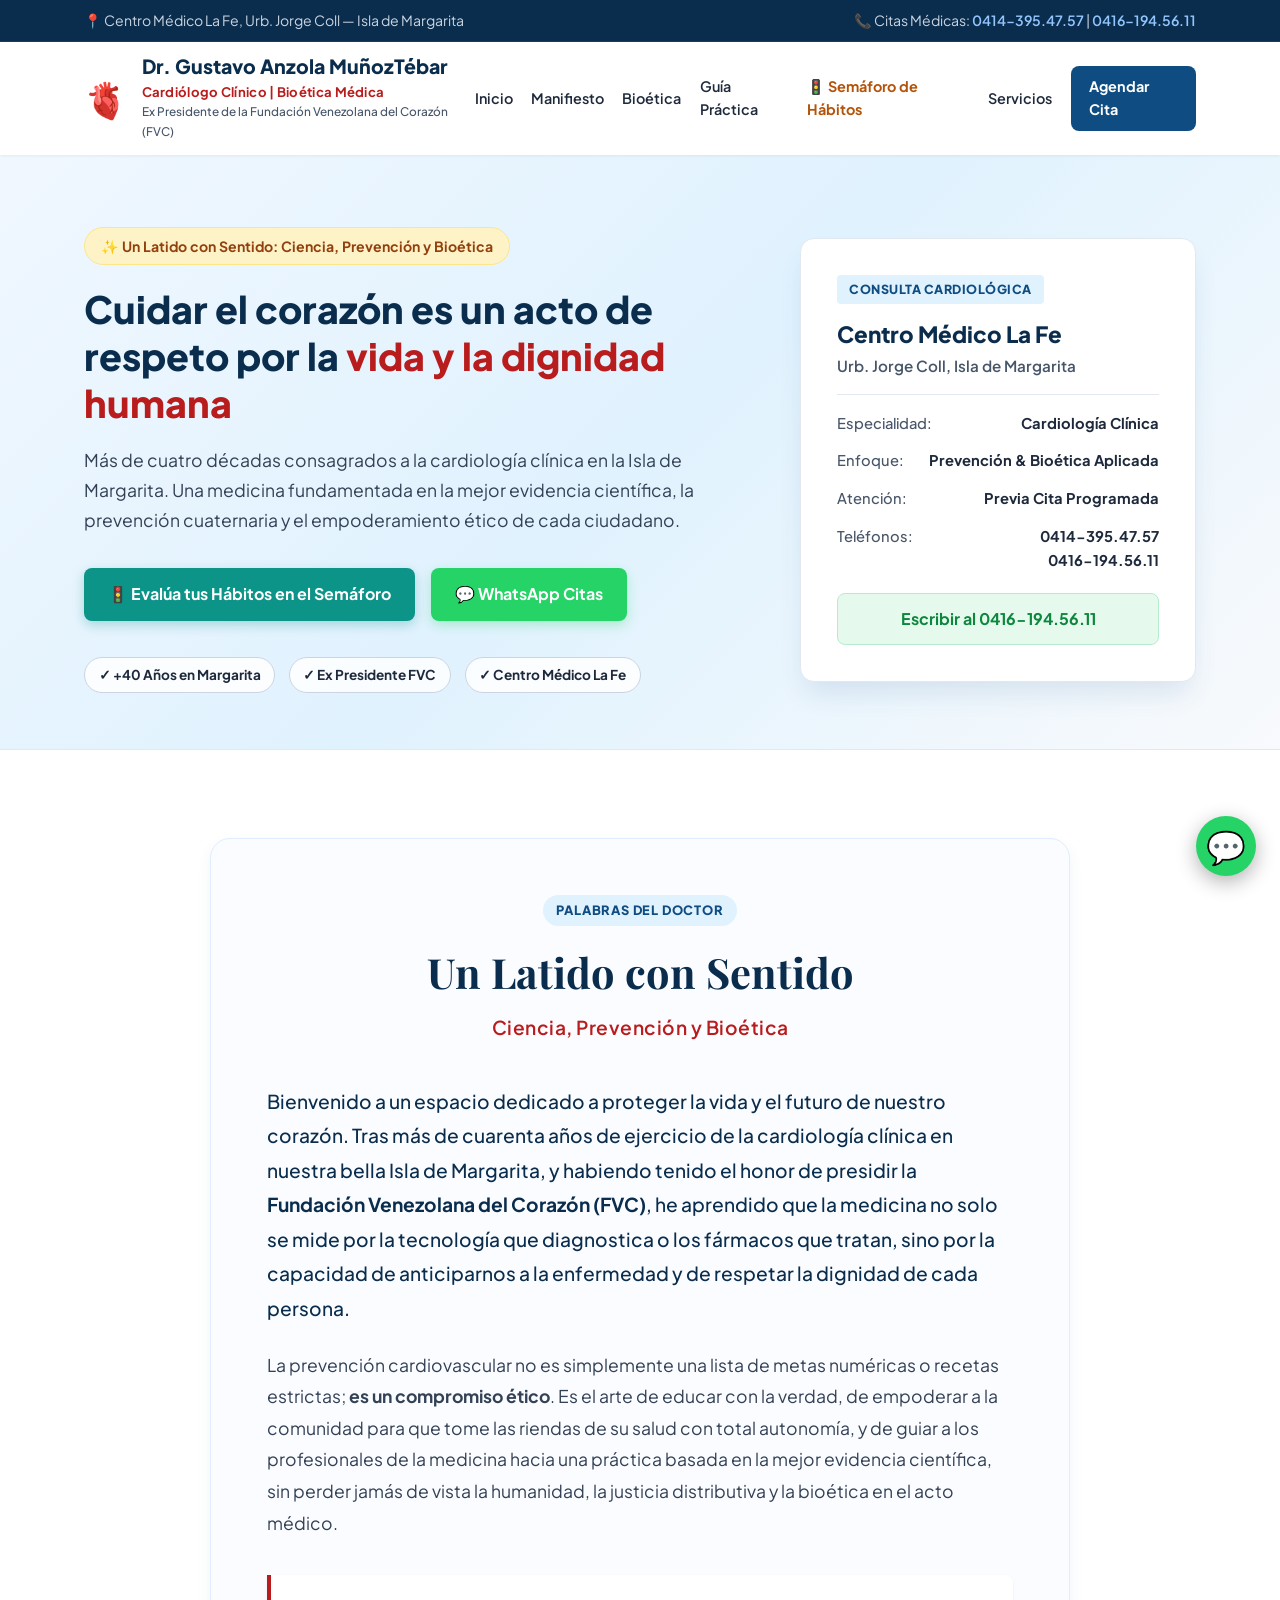
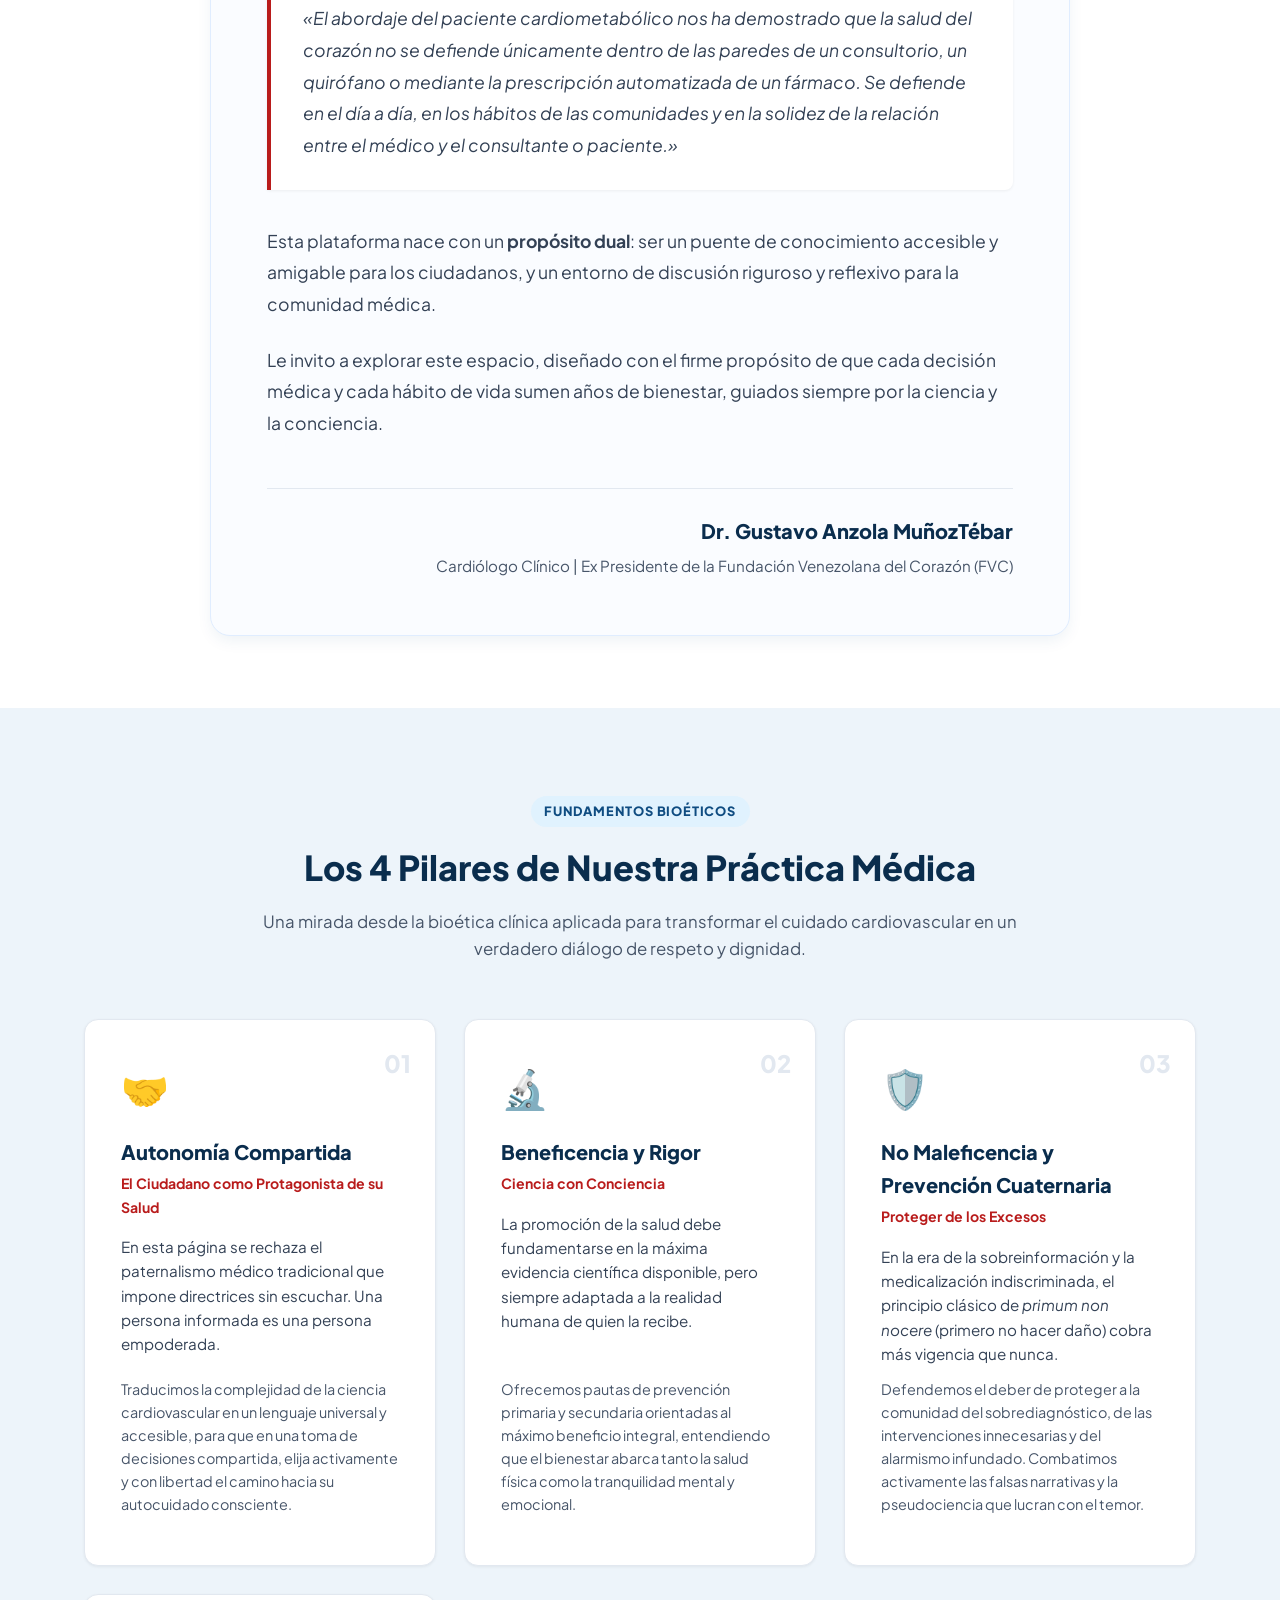
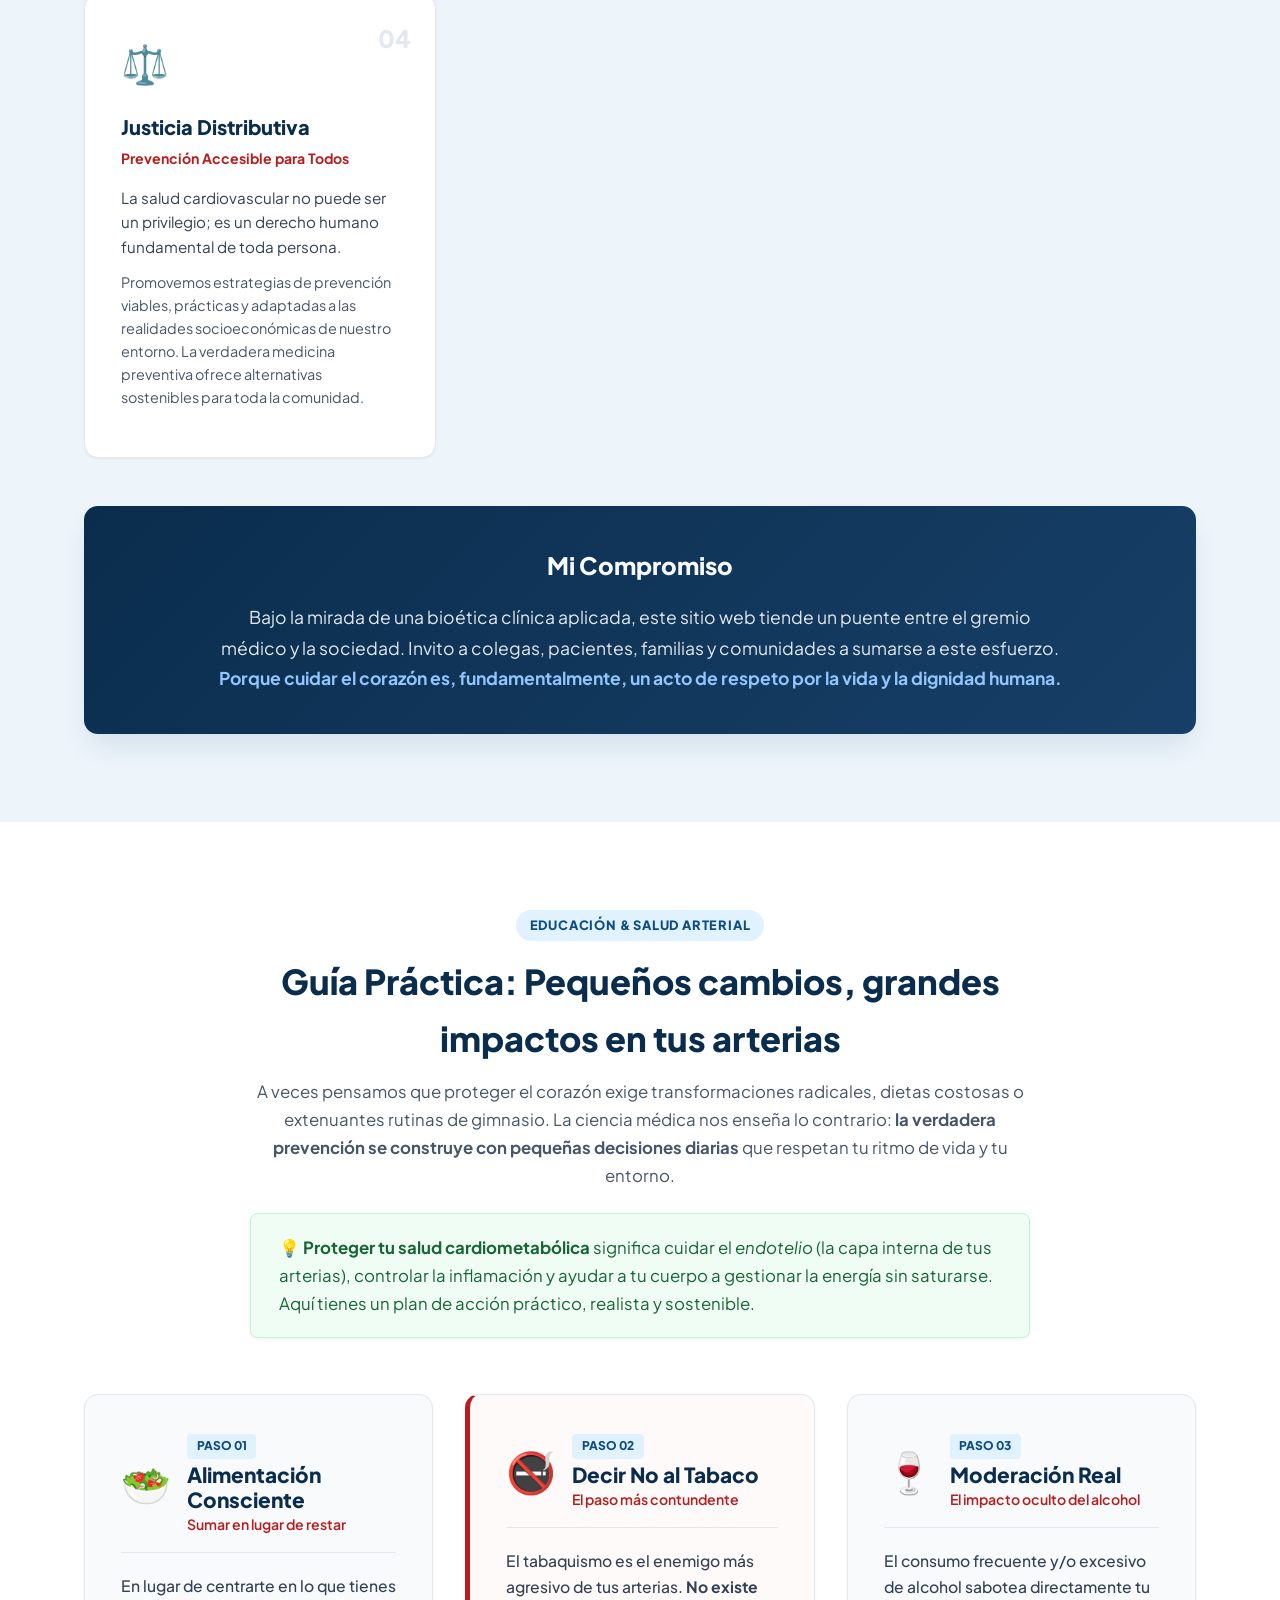
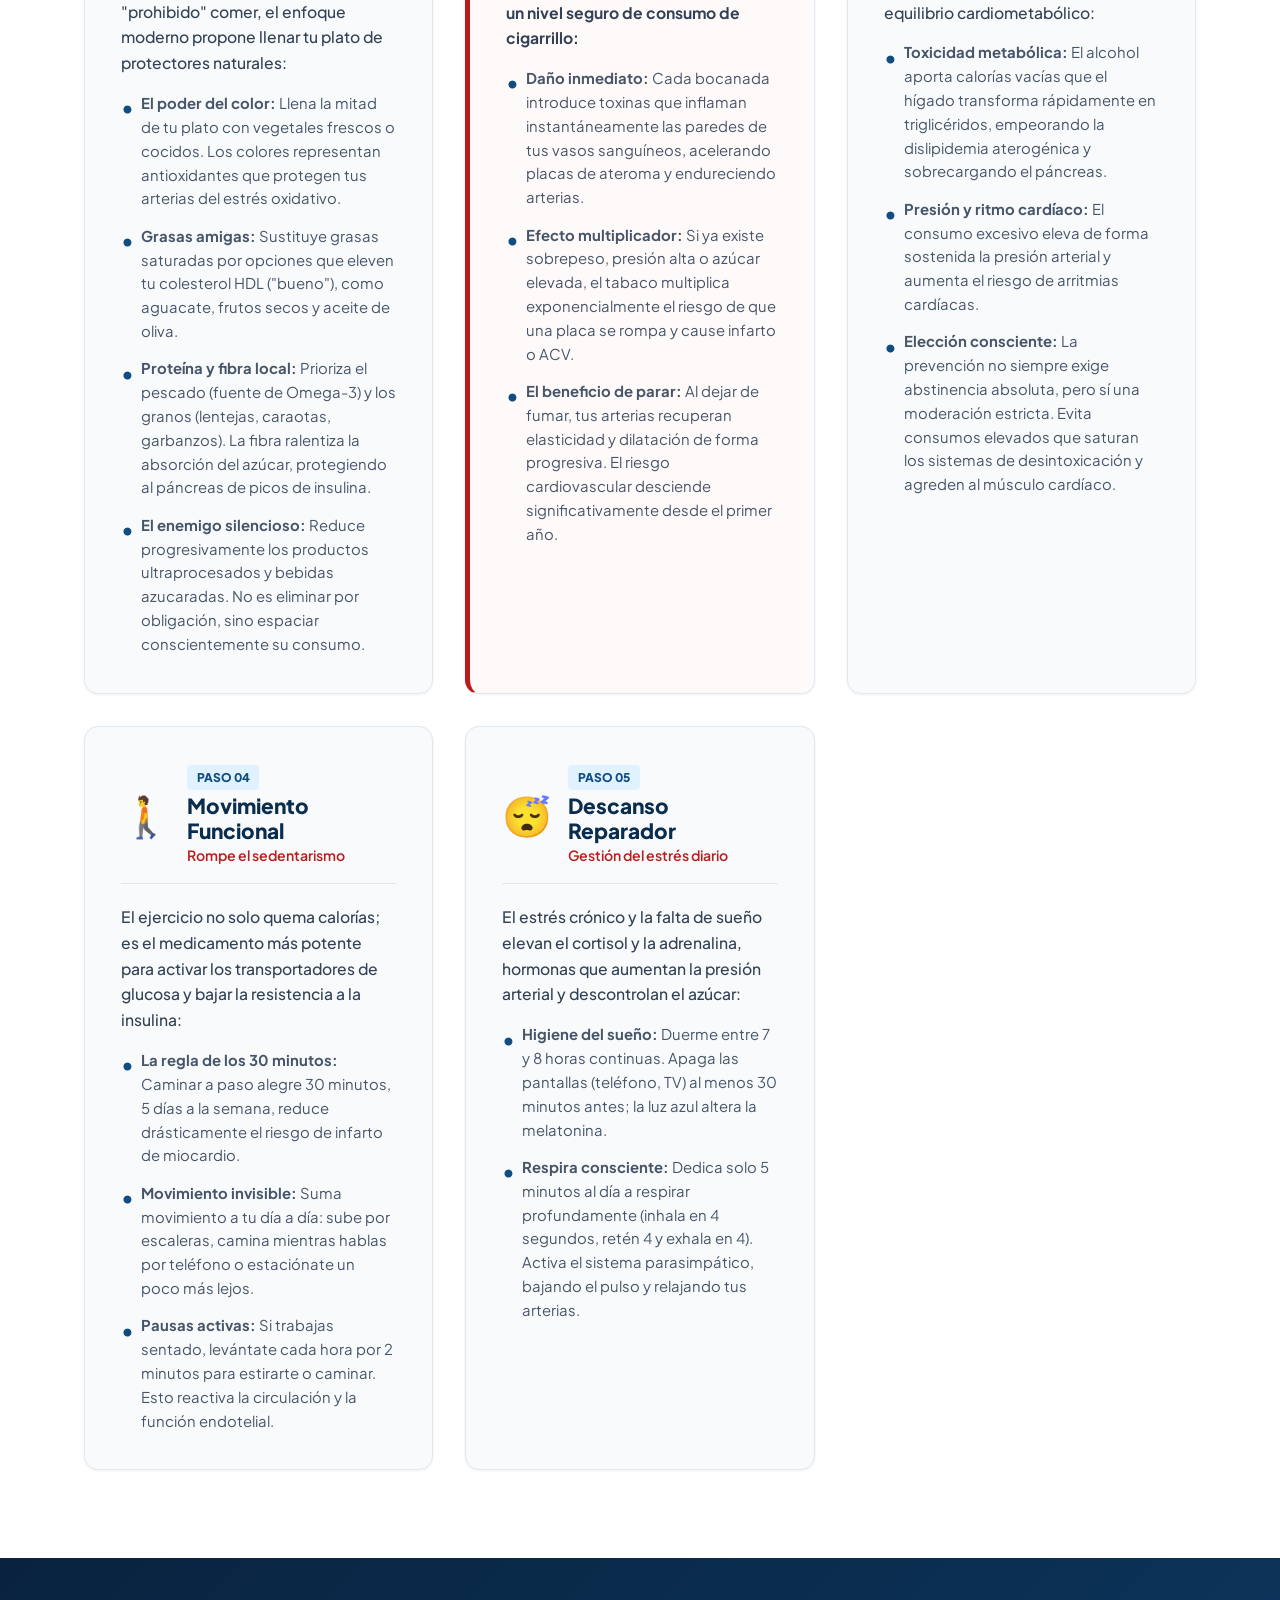
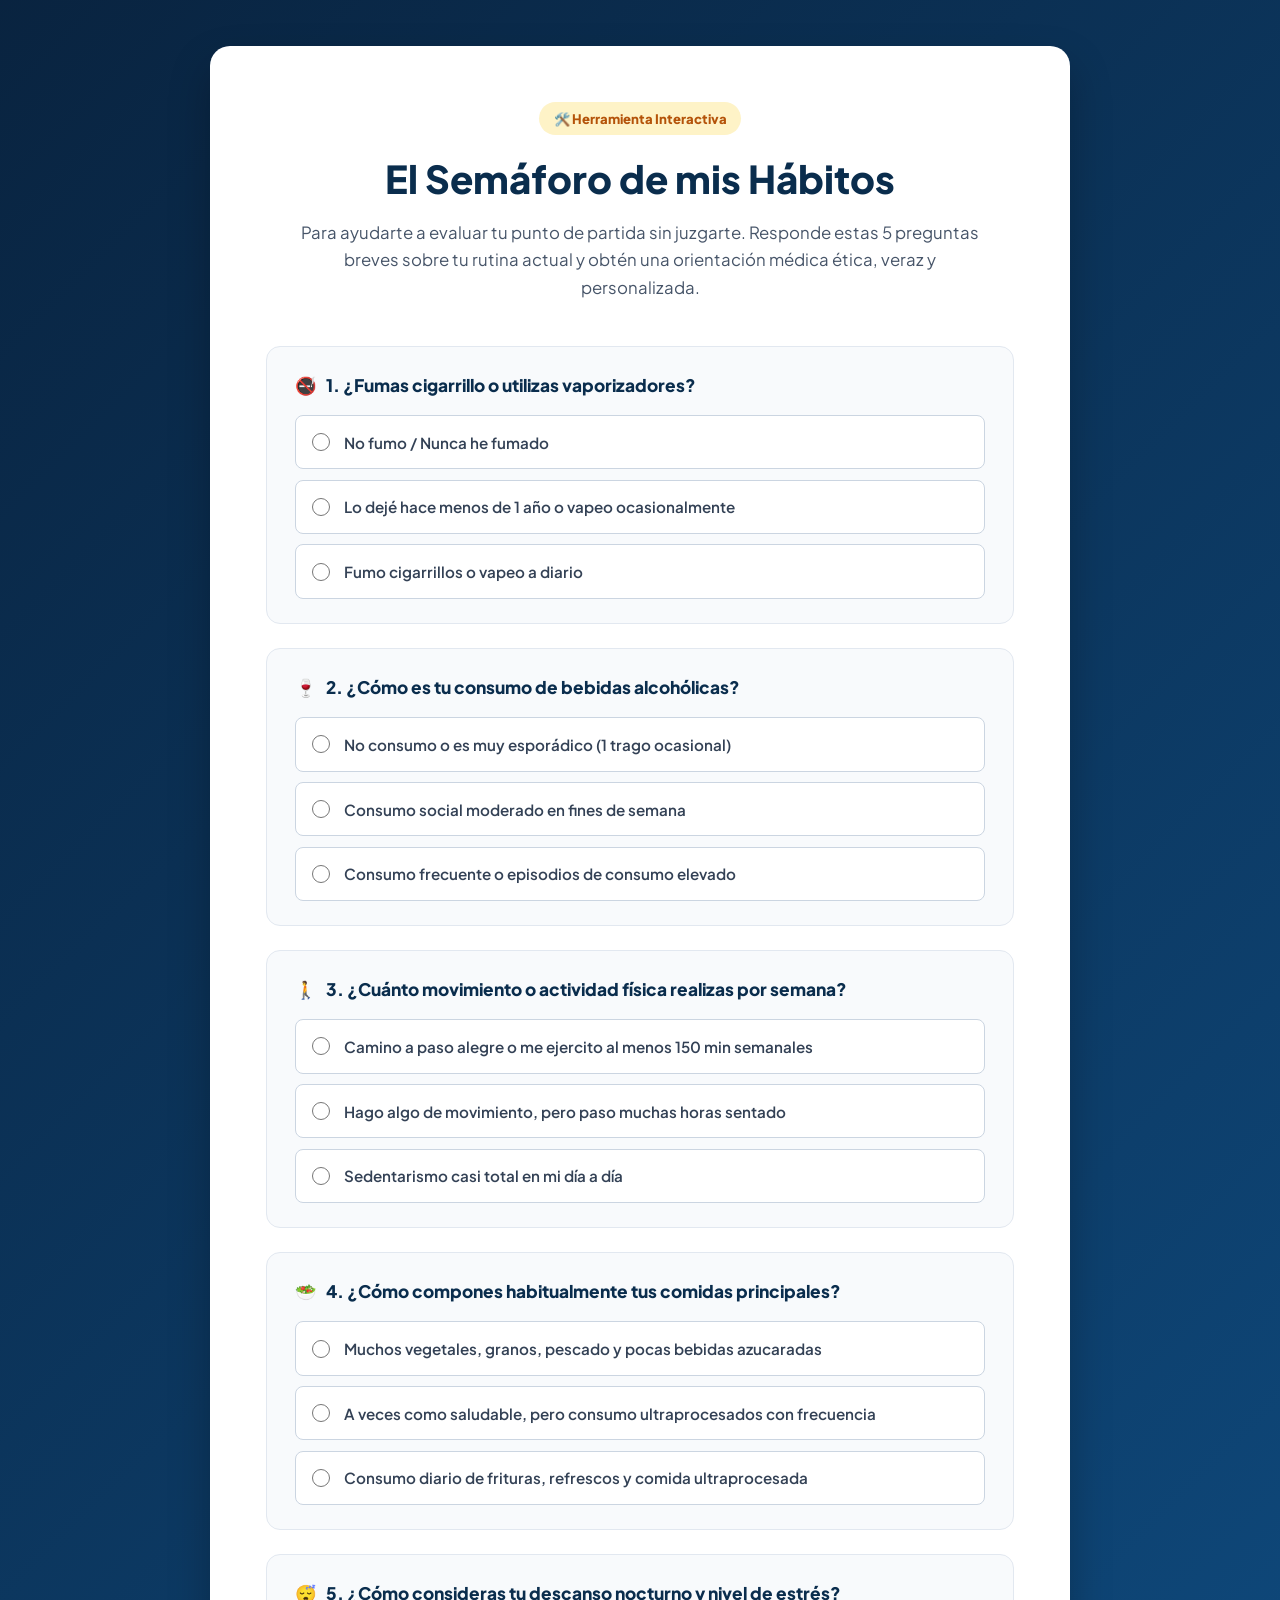
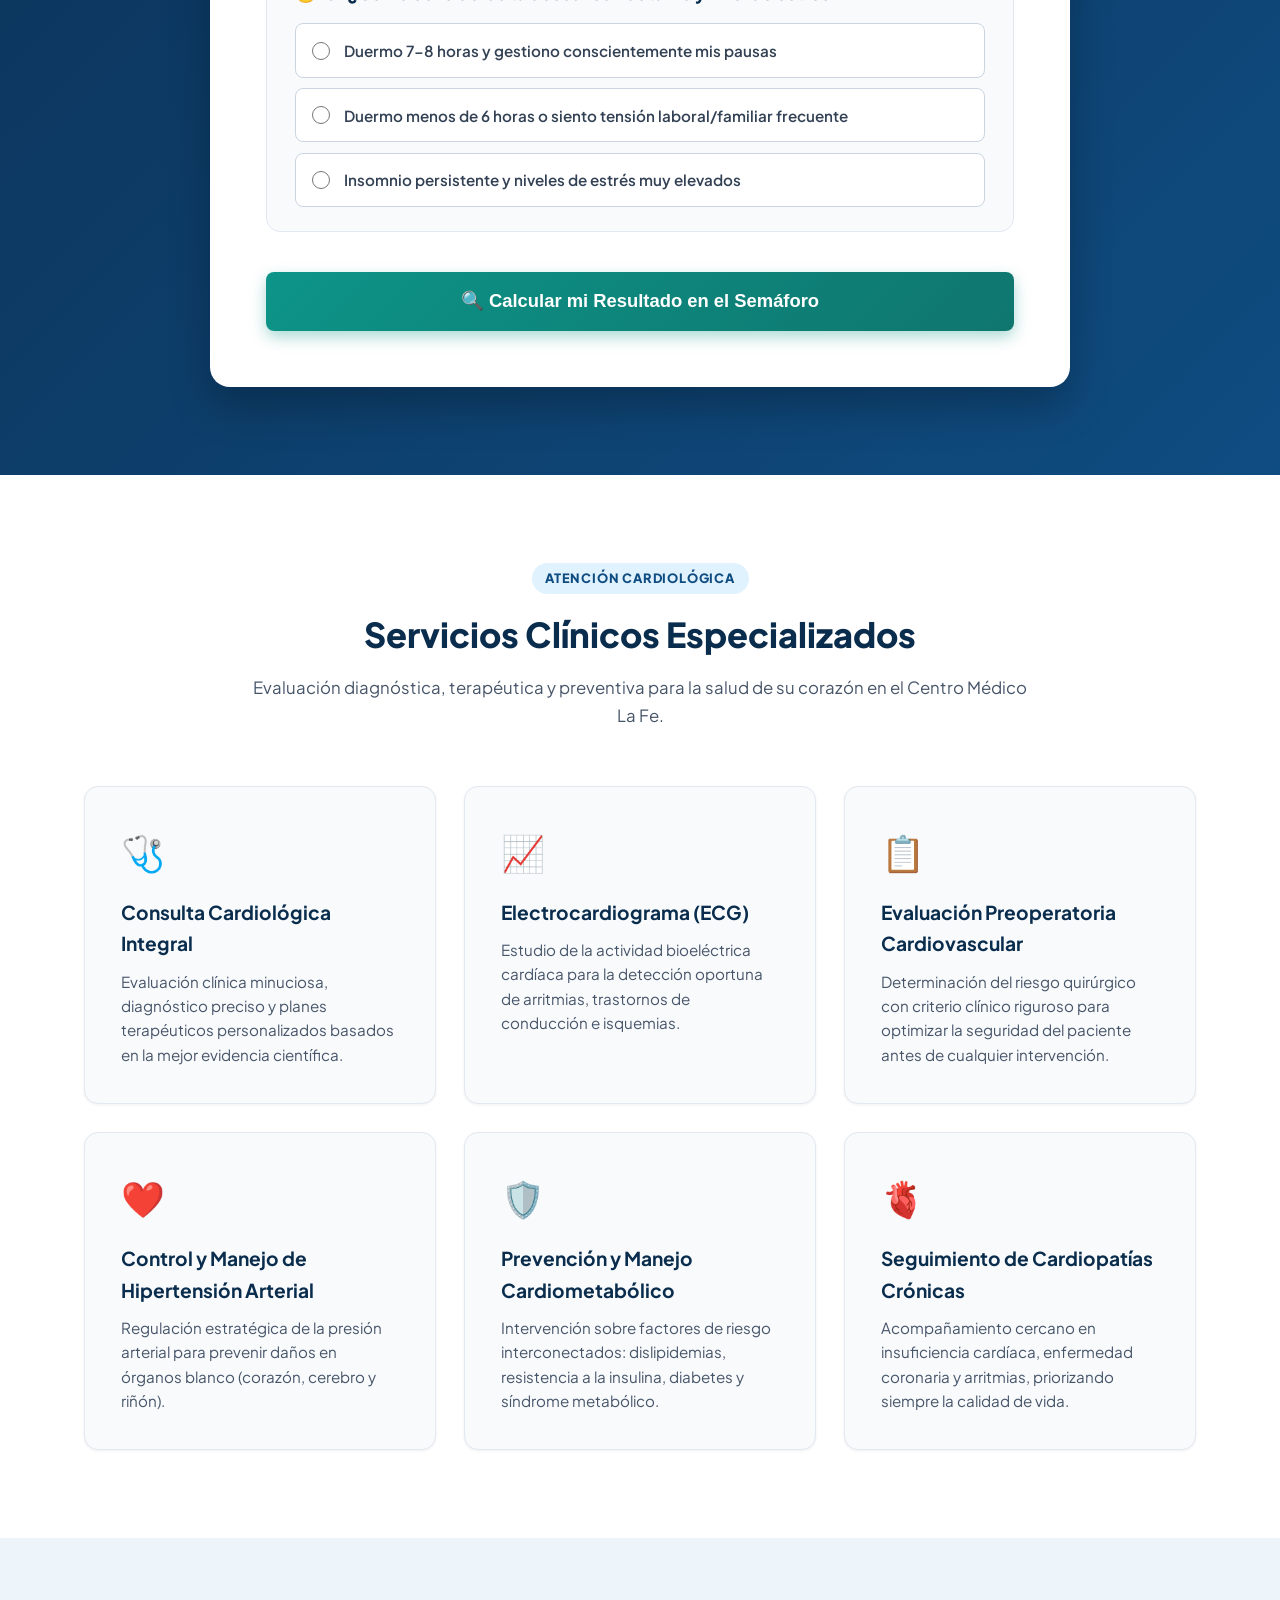
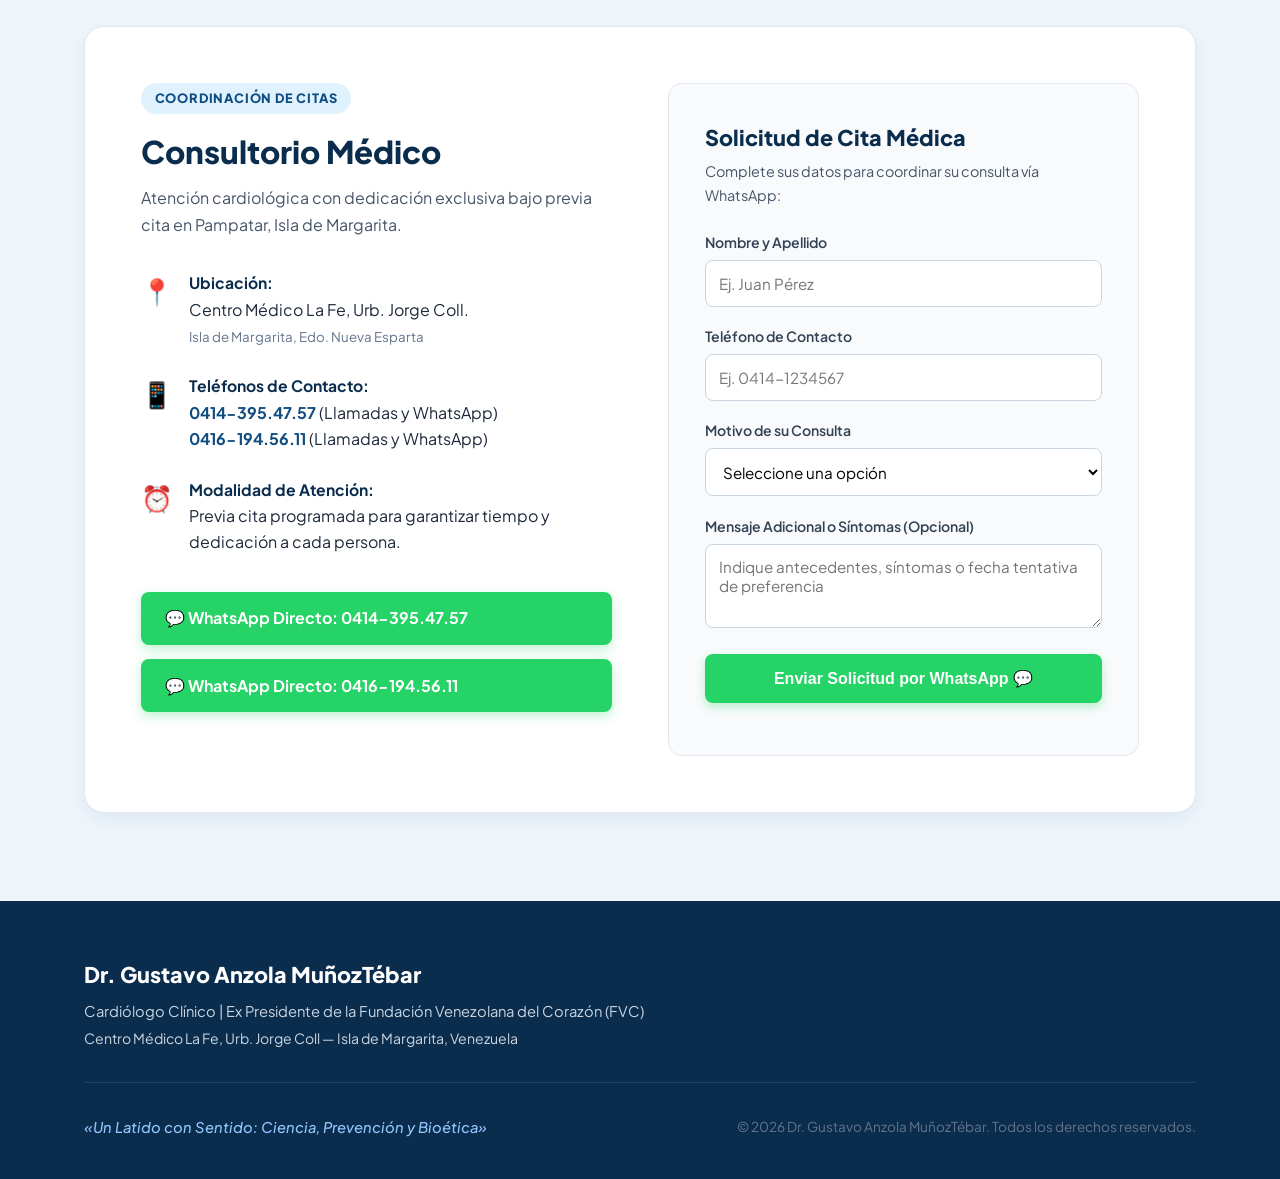
==== commit a29215f9: "Add files via upload" ====
--- a/index.html
+++ b/index.html
@@ -3,8 +3,8 @@
 <head>
     <meta charset="UTF-8">
     <meta name="viewport" content="width=device-width, initial-scale=1.0">
-    <title>Dr. Gustavo Anzola MuñozTébar | Cardiología Clínica y Bioética</title>
-    <meta name="description" content="Un Latido con Sentido: Ciencia, Prevención y Bioética. Más de 40 años de ejercicio en la Isla de Margarita. Ex Presidente de la Fundación Venezolana del Corazón. Consulta en Centro Médico La Fe.">
+    <title>Dr. Gustavo Anzola MuñozTébar | Cardiología Clínica, Prevención y Bioética</title>
+    <meta name="description" content="Un Latido con Sentido: Ciencia, Prevención y Bioética. Guía práctica de salud cardiovascular y herramienta interactiva El Semáforo de mis Hábitos. Dr. Gustavo Anzola MuñozTébar, Centro Médico La Fe, Isla de Margarita.">
     <link rel="stylesheet" href="styles.css">
     <link rel="preconnect" href="https://fonts.googleapis.com">
     <link rel="preconnect" href="https://fonts.gstatic.com" crossorigin>
@@ -12,7 +12,7 @@
 </head>
 <body>
 
-    <!-- BARRA SUPERIOR DE CONTACTO RÁPIDO -->
+    <!-- BARRA SUPERIOR DE CONTACTO -->
     <div class="top-bar">
         <div class="container top-bar-content">
             <span class="location-tag">📍 Centro Médico La Fe, Urb. Jorge Coll — Isla de Margarita</span>
@@ -24,7 +24,7 @@
         </div>
     </div>
 
-    <!-- ENCABEZADO Y NAVEGACIÓN -->
+    <!-- ENCABEZADO Y MENÚ DE NAVEGACIÓN -->
     <header class="header">
         <div class="container nav-container">
             <a href="#" class="logo">
@@ -38,9 +38,10 @@
             <nav class="nav-links">
                 <a href="#inicio">Inicio</a>
                 <a href="#manifiesto">Manifiesto</a>
-                <a href="#pilares">Pilares Bioéticos</a>
+                <a href="#pilares">Bioética</a>
+                <a href="#guia-prevencion">Guía Práctica</a>
+                <a href="#semaforo" class="nav-highlight">🚦 Semáforo de Hábitos</a>
                 <a href="#servicios">Servicios</a>
-                <a href="#consulta">Consultorio</a>
                 <a href="https://wa.me/584143954757?text=Hola%20Dr.%20Gustavo%20Anzola,%20deseo%20agendar%20una%20consulta%20cardiol%C3%B3gica" target="_blank" class="btn-cita-header">Agendar Cita</a>
             </nav>
         </div>
@@ -51,20 +52,20 @@
         <div class="container hero-grid">
             <div class="hero-text">
                 <div class="badge-motto">✨ Un Latido con Sentido: Ciencia, Prevención y Bioética</div>
-                <h1>Cuidar el corazón es, fundamentalmente, un acto de respeto por la <span>vida y la dignidad humana</span></h1>
+                <h1>Cuidar el corazón es un acto de respeto por la <span>vida y la dignidad humana</span></h1>
                 <p class="hero-desc">
-                    Más de cuatro décadas de ejercicio médico en la Isla de Margarita, combinando el máximo rigor científico en cardiología clínica con una práctica ética, humana y comprometida con la autonomía de cada persona.
+                    Más de cuatro décadas consagrados a la cardiología clínica en la Isla de Margarita. Una medicina fundamentada en la mejor evidencia científica, la prevención cuaternaria y el empoderamiento ético de cada ciudadano.
                 </p>
                 <div class="hero-actions">
+                    <a href="#semaforo" class="btn-semaforo-hero">
+                        🚦 Evalúa tus Hábitos en el Semáforo
+                    </a>
                     <a href="https://wa.me/584143954757?text=Hola%20Dr.%20Gustavo%20Anzola,%20deseo%20agendar%20una%20consulta%20cardiol%C3%B3gica" target="_blank" class="btn-whatsapp">
-                        <span class="wa-icon">💬</span> Agendar Cita por WhatsApp
+                        💬 WhatsApp Citas
                     </a>
-                    <a href="#manifiesto" class="btn-outline">
-                        📖 Leer Manifiesto de Bienvenida
-                    </a>
                 </div>
                 <div class="hero-badges">
-                    <span class="badge-pill">✓ +40 Años de Trayectoria</span>
+                    <span class="badge-pill">✓ +40 Años en Margarita</span>
                     <span class="badge-pill">✓ Ex Presidente FVC</span>
                     <span class="badge-pill">✓ Centro Médico La Fe</span>
                 </div>
@@ -73,7 +74,7 @@
             <!-- TARJETA DESTACADA DEL CONSULTORIO -->
             <div class="hero-card">
                 <div class="medical-summary-box">
-                    <div class="card-header-badge">Consulta Especializada</div>
+                    <div class="card-header-badge">Consulta Cardiológica</div>
                     <h3>Centro Médico La Fe</h3>
                     <p class="clinic-sub">Urb. Jorge Coll, Isla de Margarita</p>
                     <hr>
@@ -133,7 +134,6 @@
                     </p>
 
                     <div class="signature-block">
-                        <div class="signature-line"></div>
                         <p class="doctor-signature-name">Dr. Gustavo Anzola MuñozTébar</p>
                         <p class="doctor-signature-title">Cardiólogo Clínico | Ex Presidente de la Fundación Venezolana del Corazón (FVC)</p>
                     </div>
@@ -146,7 +146,7 @@
     <section id="pilares" class="pilares-section">
         <div class="container">
             <div class="section-header">
-                <span class="section-tag">Fundamentos Éticos</span>
+                <span class="section-tag">Fundamentos Bioéticos</span>
                 <h2>Los 4 Pilares de Nuestra Práctica Médica</h2>
                 <p>Una mirada desde la bioética clínica aplicada para transformar el cuidado cardiovascular en un verdadero diálogo de respeto y dignidad.</p>
             </div>
@@ -162,7 +162,7 @@
                         En esta página se rechaza el paternalismo médico tradicional que impone directrices sin escuchar. Una persona informada es una persona empoderada.
                     </p>
                     <p class="pilar-detail">
-                        Traducimos la complejidad de la ciencia cardiovascular en un lenguaje universal y accesible, para que en una toma de decisiones compartida, elija activamente y con libertad el camino hacia su bienestar. No buscamos pacientes obedientes y pasivos; promovemos ciudadanos autónomos y conscientes de su autocuidado.
+                        Traducimos la complejidad de la ciencia cardiovascular en un lenguaje universal y accesible, para que en una toma de decisiones compartida, elija activamente y con libertad el camino hacia su autocuidado consciente.
                     </p>
                 </div>
 
@@ -176,7 +176,7 @@
                         La promoción de la salud debe fundamentarse en la máxima evidencia científica disponible, pero siempre adaptada a la realidad humana de quien la recibe.
                     </p>
                     <p class="pilar-detail">
-                        Ofrecemos pautas de prevención primaria y secundaria orientadas al máximo beneficio integral del individuo, comprendiendo que el bienestar cardiovascular abarca indisolublemente tanto la salud física como la tranquilidad mental y emocional.
+                        Ofrecemos pautas de prevención primaria y secundaria orientadas al máximo beneficio integral, entendiendo que el bienestar abarca tanto la salud física como la tranquilidad mental y emocional.
                     </p>
                 </div>
 
@@ -190,7 +190,7 @@
                         En la era de la sobreinformación y la medicalización indiscriminada, el principio clásico de <em>primum non nocere</em> (primero no hacer daño) cobra más vigencia que nunca.
                     </p>
                     <p class="pilar-detail">
-                        Defendemos con firmeza la prevención cuaternaria: el deber ético de proteger a la comunidad del sobrediagnóstico, de las intervenciones innecesarias y del alarmismo infundado. Combatimos activamente las falsas narrativas de bienestar y la pseudociencia que lucran con el temor.
+                        Defendemos el deber de proteger a la comunidad del sobrediagnóstico, de las intervenciones innecesarias y del alarmismo infundado. Combatimos activamente las falsas narrativas y la pseudociencia que lucran con el temor.
                     </p>
                 </div>
 
@@ -204,17 +204,296 @@
                         La salud cardiovascular no puede ser un privilegio; es un derecho humano fundamental de toda persona.
                     </p>
                     <p class="pilar-detail">
-                        Promovemos estrategias de prevención y estilos de vida saludables que sean viables, prácticos y adaptados a las realidades socioeconómicas de nuestro entorno. La verdadera medicina preventiva ofrece alternativas reales y sostenibles para toda la comunidad, sin importar su contexto.
+                        Promovemos estrategias de prevención viables, prácticas y adaptadas a las realidades socioeconómicas de nuestro entorno. La verdadera medicina preventiva ofrece alternativas sostenibles para toda la comunidad.
                     </p>
                 </div>
             </div>
 
             <!-- COMPROMISO BANNER -->
             <div class="compromiso-banner">
-                <h3>Mi Compromiso con la Sociedad y el Gremio Médico</h3>
+                <h3>Mi Compromiso</h3>
                 <p>
                     Bajo la mirada de una bioética clínica aplicada, este sitio web tiende un puente entre el gremio médico y la sociedad. Invito a colegas, pacientes, familias y comunidades a sumarse a este esfuerzo. <strong>Porque cuidar el corazón es, fundamentalmente, un acto de respeto por la vida y la dignidad humana.</strong>
                 </p>
+            </div>
+        </div>
+    </section>
+
+    <!-- GUÍA PRÁCTICA: PEQUEÑOS CAMBIOS, GRANDES IMPACTOS -->
+    <section id="guia-prevencion" class="guia-section">
+        <div class="container">
+            <div class="section-header">
+                <span class="section-tag">Educación & Salud Arterial</span>
+                <h2>Guía Práctica: Pequeños cambios, grandes impactos en tus arterias</h2>
+                <p>
+                    A veces pensamos que proteger el corazón exige transformaciones radicales, dietas costosas o extenuantes rutinas de gimnasio. La ciencia médica nos enseña lo contrario: <strong>la verdadera prevención se construye con pequeñas decisiones diarias</strong> que respetan tu ritmo de vida y tu entorno.
+                </p>
+                <div class="endotelio-callout">
+                    💡 <strong>Proteger tu salud cardiometabólica</strong> significa cuidar el <em>endotelio</em> (la capa interna de tus arterias), controlar la inflamación y ayudar a tu cuerpo a gestionar la energía sin saturarse. Aquí tienes un plan de acción práctico, realista y sostenible.
+                </div>
+            </div>
+
+            <div class="guia-cards-grid">
+                <!-- 1. ALIMENTACIÓN CONSCIENTE -->
+                <div class="guia-card">
+                    <div class="guia-card-header">
+                        <span class="guia-card-icon">🥗</span>
+                        <div>
+                            <span class="guia-step">Paso 01</span>
+                            <h3>Alimentación Consciente</h3>
+                            <span class="guia-motto">Sumar en lugar de restar</span>
+                        </div>
+                    </div>
+                    <p class="guia-intro">
+                        En lugar de centrarte en lo que tienes "prohibido" comer, el enfoque moderno propone llenar tu plato de protectores naturales:
+                    </p>
+                    <ul class="guia-list">
+                        <li>
+                            <strong>El poder del color:</strong> Llena la mitad de tu plato con vegetales frescos o cocidos. Los colores representan antioxidantes que protegen tus arterias del estrés oxidativo.
+                        </li>
+                        <li>
+                            <strong>Grasas amigas:</strong> Sustituye grasas saturadas por opciones que eleven tu colesterol HDL ("bueno"), como aguacate, frutos secos y aceite de oliva.
+                        </li>
+                        <li>
+                            <strong>Proteína y fibra local:</strong> Prioriza el pescado (fuente de Omega-3) y los granos (lentejas, caraotas, garbanzos). La fibra ralentiza la absorción del azúcar, protegiendo al páncreas de picos de insulina.
+                        </li>
+                        <li>
+                            <strong>El enemigo silencioso:</strong> Reduce progresivamente los productos ultraprocesados y bebidas azucaradas. No es eliminar por obligación, sino espaciar conscientemente su consumo.
+                        </li>
+                    </ul>
+                </div>
+
+                <!-- 2. DECIR NO AL TABACO -->
+                <div class="guia-card card-alert">
+                    <div class="guia-card-header">
+                        <span class="guia-card-icon">🚭</span>
+                        <div>
+                            <span class="guia-step">Paso 02</span>
+                            <h3>Decir No al Tabaco</h3>
+                            <span class="guia-motto">El paso más contundente</span>
+                        </div>
+                    </div>
+                    <p class="guia-intro">
+                        El tabaquismo es el enemigo más agresivo de tus arterias. <strong>No existe un nivel seguro de consumo de cigarrillo:</strong>
+                    </p>
+                    <ul class="guia-list">
+                        <li>
+                            <strong>Daño inmediato:</strong> Cada bocanada introduce toxinas que inflaman instantáneamente las paredes de tus vasos sanguíneos, acelerando placas de ateroma y endureciendo arterias.
+                        </li>
+                        <li>
+                            <strong>Efecto multiplicador:</strong> Si ya existe sobrepeso, presión alta o azúcar elevada, el tabaco multiplica exponencialmente el riesgo de que una placa se rompa y cause infarto o ACV.
+                        </li>
+                        <li>
+                            <strong>El beneficio de parar:</strong> Al dejar de fumar, tus arterias recuperan elasticidad y dilatación de forma progresiva. El riesgo cardiovascular desciende significativamente desde el primer año.
+                        </li>
+                    </ul>
+                </div>
+
+                <!-- 3. MODERACIÓN REAL: ALCOHOL -->
+                <div class="guia-card">
+                    <div class="guia-card-header">
+                        <span class="guia-card-icon">🍷</span>
+                        <div>
+                            <span class="guia-step">Paso 03</span>
+                            <h3>Moderación Real</h3>
+                            <span class="guia-motto">El impacto oculto del alcohol</span>
+                        </div>
+                    </div>
+                    <p class="guia-intro">
+                        El consumo frecuente y/o excesivo de alcohol sabotea directamente tu equilibrio cardiometabólico:
+                    </p>
+                    <ul class="guia-list">
+                        <li>
+                            <strong>Toxicidad metabólica:</strong> El alcohol aporta calorías vacías que el hígado transforma rápidamente en triglicéridos, empeorando la dislipidemia aterogénica y sobrecargando el páncreas.
+                        </li>
+                        <li>
+                            <strong>Presión y ritmo cardíaco:</strong> El consumo excesivo eleva de forma sostenida la presión arterial y aumenta el riesgo de arritmias cardíacas.
+                        </li>
+                        <li>
+                            <strong>Elección consciente:</strong> La prevención no siempre exige abstinencia absoluta, pero sí una moderación estricta. Evita consumos elevados que saturan los sistemas de desintoxicación y agreden al músculo cardíaco.
+                        </li>
+                    </ul>
+                </div>
+
+                <!-- 4. MOVIMIENTO FUNCIONAL -->
+                <div class="guia-card">
+                    <div class="guia-card-header">
+                        <span class="guia-card-icon">🚶</span>
+                        <div>
+                            <span class="guia-step">Paso 04</span>
+                            <h3>Movimiento Funcional</h3>
+                            <span class="guia-motto">Rompe el sedentarismo</span>
+                        </div>
+                    </div>
+                    <p class="guia-intro">
+                        El ejercicio no solo quema calorías; es el medicamento más potente para activar los transportadores de glucosa y bajar la resistencia a la insulina:
+                    </p>
+                    <ul class="guia-list">
+                        <li>
+                            <strong>La regla de los 30 minutos:</strong> Caminar a paso alegre 30 minutos, 5 días a la semana, reduce drásticamente el riesgo de infarto de miocardio.
+                        </li>
+                        <li>
+                            <strong>Movimiento invisible:</strong> Suma movimiento a tu día a día: sube por escaleras, camina mientras hablas por teléfono o estaciónate un poco más lejos.
+                        </li>
+                        <li>
+                            <strong>Pausas activas:</strong> Si trabajas sentado, levántate cada hora por 2 minutos para estirarte o caminar. Esto reactiva la circulación y la función endotelial.
+                        </li>
+                    </ul>
+                </div>
+
+                <!-- 5. DESCANSO Y GESTIÓN DEL ESTRÉS -->
+                <div class="guia-card">
+                    <div class="guia-card-header">
+                        <span class="guia-card-icon">😴</span>
+                        <div>
+                            <span class="guia-step">Paso 05</span>
+                            <h3>Descanso Reparador</h3>
+                            <span class="guia-motto">Gestión del estrés diario</span>
+                        </div>
+                    </div>
+                    <p class="guia-intro">
+                        El estrés crónico y la falta de sueño elevan el cortisol y la adrenalina, hormonas que aumentan la presión arterial y descontrolan el azúcar:
+                    </p>
+                    <ul class="guia-list">
+                        <li>
+                            <strong>Higiene del sueño:</strong> Duerme entre 7 y 8 horas continuas. Apaga las pantallas (teléfono, TV) al menos 30 minutos antes; la luz azul altera la melatonina.
+                        </li>
+                        <li>
+                            <strong>Respira consciente:</strong> Dedica solo 5 minutos al día a respirar profundamente (inhala en 4 segundos, retén 4 y exhala en 4). Activa el sistema parasimpático, bajando el pulso y relajando tus arterias.
+                        </li>
+                    </ul>
+                </div>
+            </div>
+        </div>
+    </section>
+
+    <!-- HERRAMIENTA INTERACTIVA: EL SEMÁFORO DE MIS HÁBITOS -->
+    <section id="semaforo" class="semaforo-section">
+        <div class="container">
+            <div class="semaforo-box">
+                <div class="semaforo-intro">
+                    <span class="badge-tool">🛠️ Herramienta Interactiva</span>
+                    <h2>El Semáforo de mis Hábitos</h2>
+                    <p class="tool-desc">
+                        Para ayudarte a evaluar tu punto de partida sin juzgarte. Responde estas 5 preguntas breves sobre tu rutina actual y obtén una orientación médica ética, veraz y personalizada.
+                    </p>
+                </div>
+
+                <form id="semaforo-form" onsubmit="handleSemaforo(event)" class="semaforo-interactive-form">
+                    <!-- Pregunta 1: Tabaco -->
+                    <div class="pregunta-card">
+                        <label class="pregunta-label">
+                            <span class="q-icon">🚭</span> 1. ¿Fumas cigarrillo o utilizas vaporizadores?
+                        </label>
+                        <div class="opciones-grid">
+                            <label class="opcion-radio">
+                                <input type="radio" name="tabaco" value="0" required>
+                                <span>No fumo / Nunca he fumado</span>
+                            </label>
+                            <label class="opcion-radio">
+                                <input type="radio" name="tabaco" value="1">
+                                <span>Lo dejé hace menos de 1 año o vapeo ocasionalmente</span>
+                            </label>
+                            <label class="opcion-radio">
+                                <input type="radio" name="tabaco" value="3">
+                                <span>Fumo cigarrillos o vapeo a diario</span>
+                            </label>
+                        </div>
+                    </div>
+
+                    <!-- Pregunta 2: Alcohol -->
+                    <div class="pregunta-card">
+                        <label class="pregunta-label">
+                            <span class="q-icon">🍷</span> 2. ¿Cómo es tu consumo de bebidas alcohólicas?
+                        </label>
+                        <div class="opciones-grid">
+                            <label class="opcion-radio">
+                                <input type="radio" name="alcohol" value="0" required>
+                                <span>No consumo o es muy esporádico (1 trago ocasional)</span>
+                            </label>
+                            <label class="opcion-radio">
+                                <input type="radio" name="alcohol" value="1">
+                                <span>Consumo social moderado en fines de semana</span>
+                            </label>
+                            <label class="opcion-radio">
+                                <input type="radio" name="alcohol" value="2">
+                                <span>Consumo frecuente o episodios de consumo elevado</span>
+                            </label>
+                        </div>
+                    </div>
+
+                    <!-- Pregunta 3: Movimiento / Ejercicio -->
+                    <div class="pregunta-card">
+                        <label class="pregunta-label">
+                            <span class="q-icon">🚶</span> 3. ¿Cuánto movimiento o actividad física realizas por semana?
+                        </label>
+                        <div class="opciones-grid">
+                            <label class="opcion-radio">
+                                <input type="radio" name="actividad" value="0" required>
+                                <span>Camino a paso alegre o me ejercito al menos 150 min semanales</span>
+                            </label>
+                            <label class="opcion-radio">
+                                <input type="radio" name="actividad" value="1">
+                                <span>Hago algo de movimiento, pero paso muchas horas sentado</span>
+                            </label>
+                            <label class="opcion-radio">
+                                <input type="radio" name="actividad" value="2">
+                                <span>Sedentarismo casi total en mi día a día</span>
+                            </label>
+                        </div>
+                    </div>
+
+                    <!-- Pregunta 4: Alimentación -->
+                    <div class="pregunta-card">
+                        <label class="pregunta-label">
+                            <span class="q-icon">🥗</span> 4. ¿Cómo compones habitualmente tus comidas principales?
+                        </label>
+                        <div class="opciones-grid">
+                            <label class="opcion-radio">
+                                <input type="radio" name="alimentacion" value="0" required>
+                                <span>Muchos vegetales, granos, pescado y pocas bebidas azucaradas</span>
+                            </label>
+                            <label class="opcion-radio">
+                                <input type="radio" name="alimentacion" value="1">
+                                <span>A veces como saludable, pero consumo ultraprocesados con frecuencia</span>
+                            </label>
+                            <label class="opcion-radio">
+                                <input type="radio" name="alimentacion" value="2">
+                                <span>Consumo diario de frituras, refrescos y comida ultraprocesada</span>
+                            </label>
+                        </div>
+                    </div>
+
+                    <!-- Pregunta 5: Descanso y Estrés -->
+                    <div class="pregunta-card">
+                        <label class="pregunta-label">
+                            <span class="q-icon">😴</span> 5. ¿Cómo consideras tu descanso nocturno y nivel de estrés?
+                        </label>
+                        <div class="opciones-grid">
+                            <label class="opcion-radio">
+                                <input type="radio" name="descanso" value="0" required>
+                                <span>Duermo 7-8 horas y gestiono conscientemente mis pausas</span>
+                            </label>
+                            <label class="opcion-radio">
+                                <input type="radio" name="descanso" value="1">
+                                <span>Duermo menos de 6 horas o siento tensión laboral/familiar frecuente</span>
+                            </label>
+                            <label class="opcion-radio">
+                                <input type="radio" name="descanso" value="2">
+                                <span>Insomnio persistente y niveles de estrés muy elevados</span>
+                            </label>
+                        </div>
+                    </div>
+
+                    <button type="submit" class="btn-evaluar-semaforo">
+                        🔍 Calcular mi Resultado en el Semáforo
+                    </button>
+                </form>
+
+                <!-- RESULTADO DINÁMICO DEL SEMÁFORO -->
+                <div id="semaforo-resultado" class="semaforo-resultado-panel" style="display: none;">
+                    <!-- Se llena con JavaScript dinámicamente -->
+                </div>
             </div>
         </div>
     </section>
@@ -330,7 +609,7 @@
                                 <option value="Evaluación Preoperatoria / Riesgo Quirúrgico">Evaluación Preoperatoria / Riesgo Quirúrgico</option>
                                 <option value="Electrocardiograma">Electrocardiograma (ECG)</option>
                                 <option value="Chequeo Preventivo Integral">Chequeo Preventivo de Rutina</option>
-                                <option value="Consulta sobre Bioética / Académica">Contacto Académico / Bioética</option>
+                                <option value="Orientación según Semáforo de Hábitos">Orientación según Semáforo de Hábitos</option>
                             </select>
                         </div>
                         <div class="form-group">
--- a/styles.css
+++ b/styles.css
@@ -4,7 +4,6 @@
     --primary-dark: #0a2d4d;
     --primary-light: #e0f2fe;
     --accent: #b91c1c;          /* Rojo corazón noble */
-    --accent-gold: #c29d59;     /* Tono dorado bioético / distinción académica */
     --whatsapp: #25D366;
     --whatsapp-dark: #1ebc59;
     --text-dark: #1e293b;
@@ -13,6 +12,9 @@
     --bg-subtle: #f1f5f9;
     --white: #ffffff;
     --border-color: #e2e8f0;
+    --verde-semaforo: #16a34a;
+    --amarillo-semaforo: #d97706;
+    --rojo-semaforo: #dc2626;
     --radius-sm: 8px;
     --radius-md: 14px;
     --radius-lg: 20px;
@@ -40,7 +42,7 @@
 }
 
 .container {
-    max-width: 1140px;
+    max-width: 1160px;
     margin: 0 auto;
     padding: 0 1.5rem;
 }
@@ -81,7 +83,7 @@
     display: flex;
     justify-content: space-between;
     align-items: center;
-    padding: 1rem 1.5rem;
+    padding: 0.85rem 1.5rem;
 }
 .logo {
     display: flex;
@@ -98,7 +100,7 @@
     flex-direction: column;
 }
 .doctor-name {
-    font-size: 1.25rem;
+    font-size: 1.22rem;
     font-weight: 800;
     color: var(--primary-dark);
     line-height: 1.2;
@@ -118,22 +120,26 @@
 .nav-links {
     display: flex;
     align-items: center;
-    gap: 1.25rem;
+    gap: 1.15rem;
 }
 .nav-links a {
     text-decoration: none;
     color: var(--text-dark);
     font-weight: 600;
-    font-size: 0.92rem;
+    font-size: 0.9rem;
     transition: color 0.2s;
 }
 .nav-links a:hover {
     color: var(--primary);
+}
+.nav-highlight {
+    color: #b45309 !important;
+    font-weight: 700 !important;
 }
 .btn-cita-header {
     background-color: var(--primary);
     color: var(--white) !important;
-    padding: 0.55rem 1.25rem;
+    padding: 0.55rem 1.15rem;
     border-radius: var(--radius-sm);
     font-weight: 700 !important;
     transition: background-color 0.2s, transform 0.2s !important;
@@ -202,11 +208,28 @@
     gap: 1rem;
     margin-bottom: 2.25rem;
 }
+.btn-semaforo-hero {
+    background-color: #0d9488;
+    color: var(--white);
+    text-decoration: none;
+    padding: 0.85rem 1.5rem;
+    border-radius: var(--radius-sm);
+    font-weight: 700;
+    display: inline-flex;
+    align-items: center;
+    gap: 0.5rem;
+    box-shadow: 0 4px 12px rgba(13, 148, 136, 0.3);
+    transition: all 0.2s;
+}
+.btn-semaforo-hero:hover {
+    background-color: #0f766e;
+    transform: translateY(-2px);
+}
 .btn-whatsapp {
     background-color: var(--whatsapp);
     color: var(--white);
     text-decoration: none;
-    padding: 0.85rem 1.6rem;
+    padding: 0.85rem 1.5rem;
     border-radius: var(--radius-sm);
     font-weight: 700;
     display: inline-flex;
@@ -219,27 +242,13 @@
     background-color: var(--whatsapp-dark);
     transform: translateY(-2px);
 }
-.btn-outline {
-    background-color: var(--white);
-    color: var(--primary-dark);
-    text-decoration: none;
-    padding: 0.85rem 1.5rem;
-    border-radius: var(--radius-sm);
-    font-weight: 700;
-    border: 2px solid var(--primary);
-    transition: all 0.2s;
-}
-.btn-outline:hover {
-    background-color: var(--primary);
-    color: var(--white);
-}
 .hero-badges {
     display: flex;
     gap: 0.85rem;
     flex-wrap: wrap;
 }
 .badge-pill {
-    background: rgba(255,255,255,0.8);
+    background: rgba(255,255,255,0.85);
     border: 1px solid #cbd5e1;
     font-size: 0.85rem;
     font-weight: 700;
@@ -255,7 +264,6 @@
     border-radius: var(--radius-md);
     box-shadow: var(--shadow-lg);
     border: 1px solid var(--border-color);
-    position: relative;
 }
 .card-header-badge {
     display: inline-block;
@@ -399,7 +407,7 @@
 }
 .section-header {
     text-align: center;
-    max-width: 720px;
+    max-width: 780px;
     margin: 0 auto 3.5rem;
 }
 .section-header h2 {
@@ -493,6 +501,291 @@
 }
 .compromiso-banner strong {
     color: #93c5fd;
+}
+
+/* GUÍA PRÁCTICA DE PREVENCIÓN ARTERIAL */
+.guia-section {
+    padding: 5.5rem 0;
+    background: var(--white);
+}
+.endotelio-callout {
+    background: #f0fdf4;
+    border: 1px solid #bbf7d0;
+    color: #166534;
+    padding: 1.25rem 1.75rem;
+    border-radius: var(--radius-sm);
+    font-size: 1.05rem;
+    margin-top: 1.5rem;
+    text-align: left;
+    box-shadow: var(--shadow-sm);
+}
+.guia-cards-grid {
+    display: grid;
+    grid-template-columns: repeat(auto-fit, minmax(340px, 1fr));
+    gap: 2rem;
+    margin-top: 3rem;
+}
+.guia-card {
+    background: var(--bg-light);
+    border: 1px solid var(--border-color);
+    border-radius: var(--radius-md);
+    padding: 2.25rem;
+    box-shadow: var(--shadow-sm);
+    transition: transform 0.2s, box-shadow 0.2s;
+}
+.guia-card:hover {
+    transform: translateY(-4px);
+    box-shadow: var(--shadow-md);
+    background: #ffffff;
+}
+.card-alert {
+    border-left: 5px solid var(--accent);
+    background: #fffafa;
+}
+.guia-card-header {
+    display: flex;
+    align-items: center;
+    gap: 1rem;
+    margin-bottom: 1.25rem;
+    padding-bottom: 1rem;
+    border-bottom: 1px solid #e2e8f0;
+}
+.guia-card-icon {
+    font-size: 2.5rem;
+    line-height: 1;
+}
+.guia-step {
+    display: inline-block;
+    font-size: 0.75rem;
+    font-weight: 800;
+    text-transform: uppercase;
+    color: var(--primary);
+    background: var(--primary-light);
+    padding: 0.15rem 0.6rem;
+    border-radius: 4px;
+    margin-bottom: 0.25rem;
+}
+.guia-card-header h3 {
+    font-size: 1.3rem;
+    color: var(--primary-dark);
+    font-weight: 800;
+    line-height: 1.2;
+}
+.guia-motto {
+    font-size: 0.88rem;
+    color: var(--accent);
+    font-weight: 600;
+    display: block;
+}
+.guia-intro {
+    font-size: 0.98rem;
+    color: #334155;
+    margin-bottom: 1rem;
+    font-weight: 500;
+}
+.guia-list {
+    list-style: none;
+    display: flex;
+    flex-direction: column;
+    gap: 0.85rem;
+}
+.guia-list li {
+    font-size: 0.93rem;
+    color: #475569;
+    line-height: 1.6;
+    padding-left: 1.25rem;
+    position: relative;
+}
+.guia-list li::before {
+    content: "•";
+    color: var(--primary);
+    font-size: 1.5rem;
+    position: absolute;
+    left: 0;
+    top: -0.3rem;
+}
+
+/* HERRAMIENTA INTERACTIVA: EL SEMÁFORO DE HÁBITOS */
+.semaforo-section {
+    padding: 5.5rem 0;
+    background: linear-gradient(135deg, #09233f 0%, #0f4c81 100%);
+    color: #ffffff;
+}
+.semaforo-box {
+    max-width: 860px;
+    margin: 0 auto;
+    background: #ffffff;
+    color: var(--text-dark);
+    border-radius: var(--radius-lg);
+    padding: 3.5rem;
+    box-shadow: 0 20px 40px rgba(0,0,0,0.25);
+}
+.semaforo-intro {
+    text-align: center;
+    margin-bottom: 2.75rem;
+}
+.badge-tool {
+    display: inline-block;
+    background: #fef3c7;
+    color: #b45309;
+    font-weight: 800;
+    font-size: 0.82rem;
+    padding: 0.35rem 0.9rem;
+    border-radius: 50px;
+    margin-bottom: 0.75rem;
+}
+.semaforo-intro h2 {
+    font-size: 2.4rem;
+    color: var(--primary-dark);
+    font-weight: 800;
+    margin-bottom: 0.5rem;
+}
+.tool-desc {
+    color: var(--text-muted);
+    font-size: 1.05rem;
+    max-width: 680px;
+    margin: 0 auto;
+}
+.pregunta-card {
+    background: var(--bg-light);
+    border: 1px solid var(--border-color);
+    border-radius: var(--radius-md);
+    padding: 1.5rem 1.75rem;
+    margin-bottom: 1.5rem;
+}
+.pregunta-label {
+    display: block;
+    font-size: 1.08rem;
+    font-weight: 800;
+    color: var(--primary-dark);
+    margin-bottom: 1rem;
+}
+.q-icon {
+    margin-right: 0.35rem;
+}
+.opciones-grid {
+    display: flex;
+    flex-direction: column;
+    gap: 0.65rem;
+}
+.opcion-radio {
+    display: flex;
+    align-items: center;
+    gap: 0.85rem;
+    background: var(--white);
+    border: 1.5px solid #cbd5e1;
+    border-radius: var(--radius-sm);
+    padding: 0.85rem 1rem;
+    cursor: pointer;
+    transition: all 0.2s;
+    font-size: 0.95rem;
+    font-weight: 600;
+    color: #334155;
+}
+.opcion-radio:hover {
+    border-color: var(--primary);
+    background: #f0f7ff;
+}
+.opcion-radio input[type="radio"] {
+    width: 18px;
+    height: 18px;
+    accent-color: var(--primary);
+}
+.btn-evaluar-semaforo {
+    width: 100%;
+    background: linear-gradient(135deg, #0d9488 0%, #0f766e 100%);
+    color: #ffffff;
+    border: none;
+    padding: 1.15rem;
+    border-radius: var(--radius-sm);
+    font-size: 1.15rem;
+    font-weight: 800;
+    cursor: pointer;
+    box-shadow: 0 6px 15px rgba(13, 148, 136, 0.35);
+    transition: all 0.2s;
+    margin-top: 1rem;
+}
+.btn-evaluar-semaforo:hover {
+    background: linear-gradient(135deg, #0f766e 0%, #115e59 100%);
+    transform: translateY(-2px);
+    box-shadow: 0 8px 20px rgba(13, 148, 136, 0.45);
+}
+
+/* PANELES DE RESULTADO DEL SEMÁFORO */
+.semaforo-resultado-panel {
+    margin-top: 2.5rem;
+    border-radius: var(--radius-md);
+    padding: 2.25rem;
+    border: 2px solid;
+    animation: fadeIn 0.4s ease-out;
+}
+@keyframes fadeIn {
+    from { opacity: 0; transform: translateY(10px); }
+    to { opacity: 1; transform: translateY(0); }
+}
+.resultado-verde {
+    background: #f0fdf4;
+    border-color: #22c55e;
+    color: #14532d;
+}
+.resultado-amarillo {
+    background: #fffbeb;
+    border-color: #f59e0b;
+    color: #78350f;
+}
+.resultado-rojo {
+    background: #fef2f2;
+    border-color: #ef4444;
+    color: #7f1d1d;
+}
+.semaforo-badge-res {
+    display: inline-flex;
+    align-items: center;
+    gap: 0.5rem;
+    font-size: 1.25rem;
+    font-weight: 800;
+    padding: 0.5rem 1.25rem;
+    border-radius: 50px;
+    color: #ffffff;
+    margin-bottom: 1.25rem;
+}
+.badge-verde-bg { background-color: var(--verde-semaforo); }
+.badge-amarillo-bg { background-color: var(--amarillo-semaforo); }
+.badge-rojo-bg { background-color: var(--rojo-semaforo); }
+
+.resultado-titulo {
+    font-size: 1.5rem;
+    font-weight: 800;
+    margin-bottom: 0.75rem;
+}
+.resultado-texto {
+    font-size: 1.05rem;
+    line-height: 1.75;
+    margin-bottom: 1.5rem;
+}
+.resultado-consejo-box {
+    background: rgba(255,255,255,0.7);
+    border-radius: var(--radius-sm);
+    padding: 1.25rem 1.5rem;
+    margin-bottom: 1.5rem;
+    font-size: 0.98rem;
+    border: 1px dashed rgba(0,0,0,0.15);
+}
+.resultado-cta-btn {
+    display: inline-flex;
+    align-items: center;
+    gap: 0.5rem;
+    background-color: var(--primary);
+    color: #ffffff !important;
+    text-decoration: none;
+    font-weight: 700;
+    padding: 0.85rem 1.75rem;
+    border-radius: var(--radius-sm);
+    transition: transform 0.2s, background-color 0.2s;
+}
+.resultado-cta-btn:hover {
+    background-color: var(--primary-dark);
+    transform: translateY(-2px);
 }
 
 /* SERVICIOS */
@@ -740,8 +1033,8 @@
     .manifiesto-wrapper {
         padding: 2rem;
     }
-    .manifiesto-header h2 {
-        font-size: 2rem;
+    .semaforo-box {
+        padding: 2rem;
     }
     .nav-links {
         display: none;
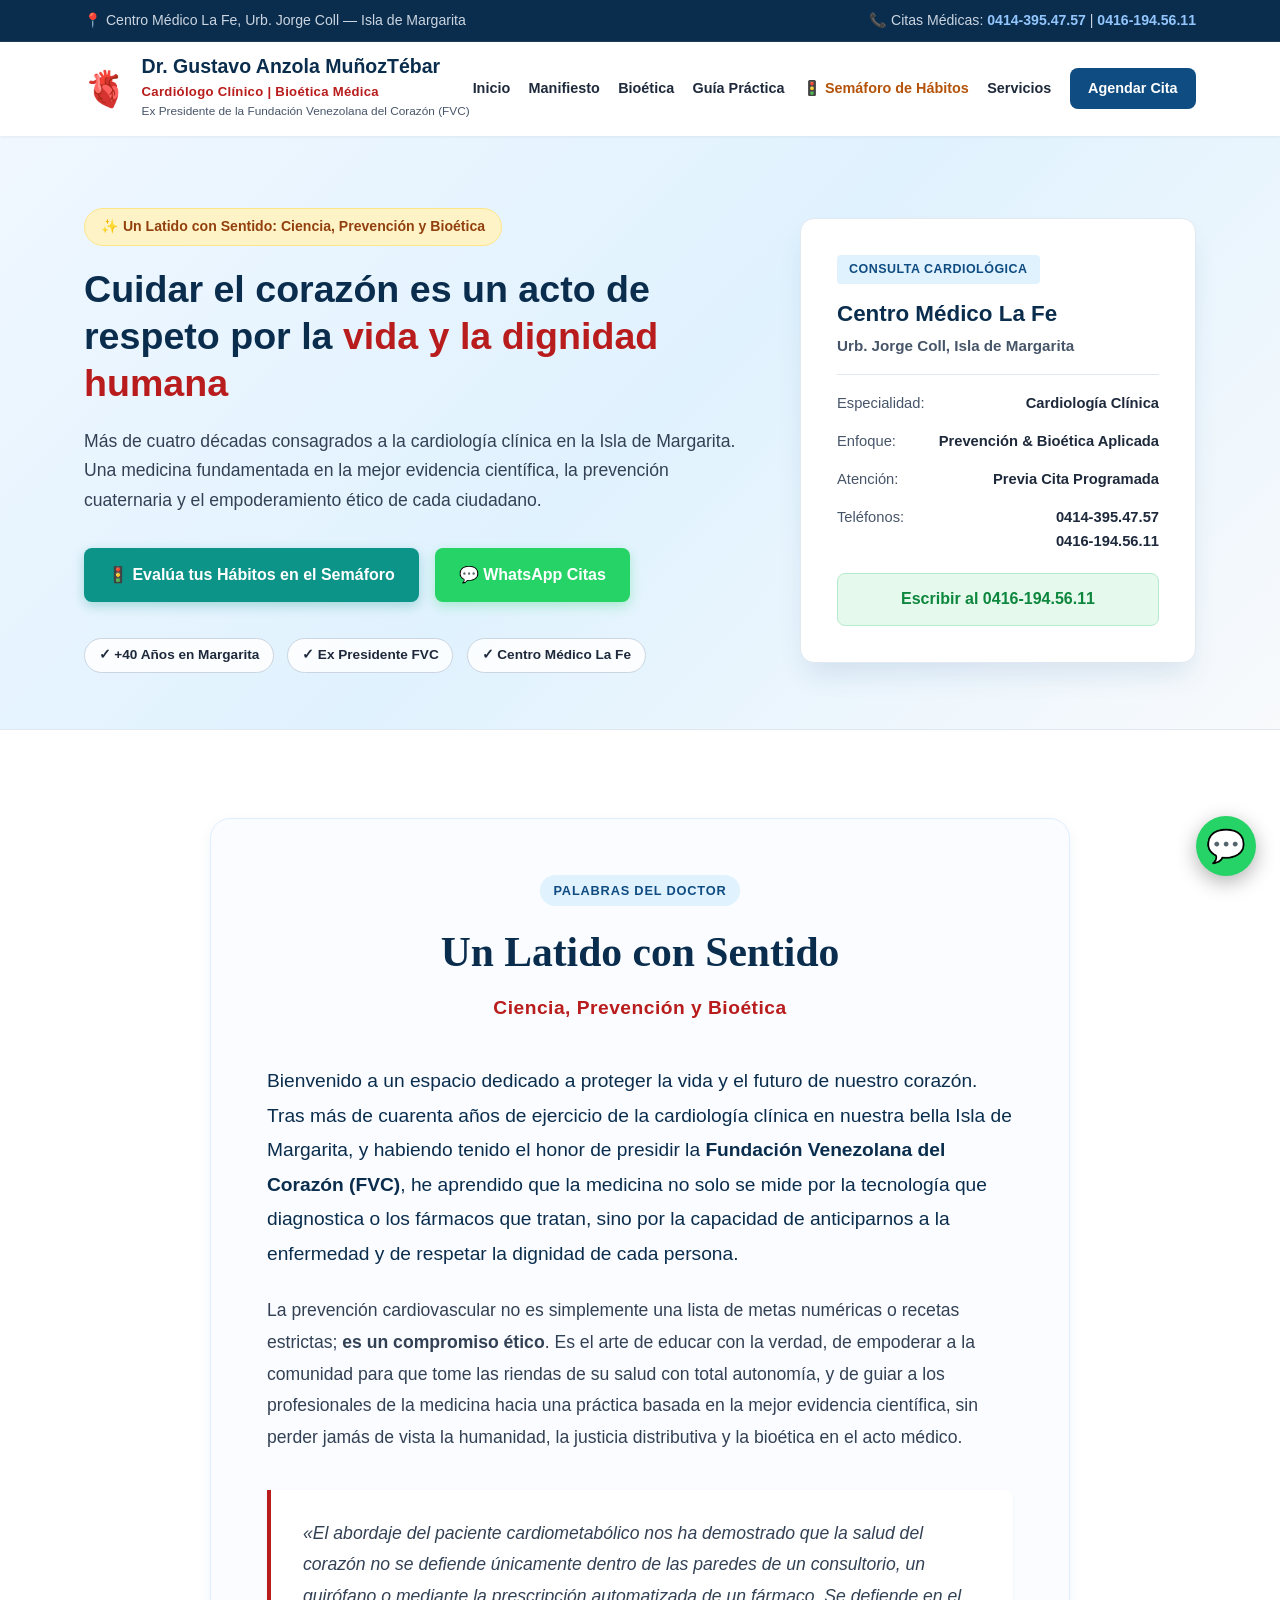
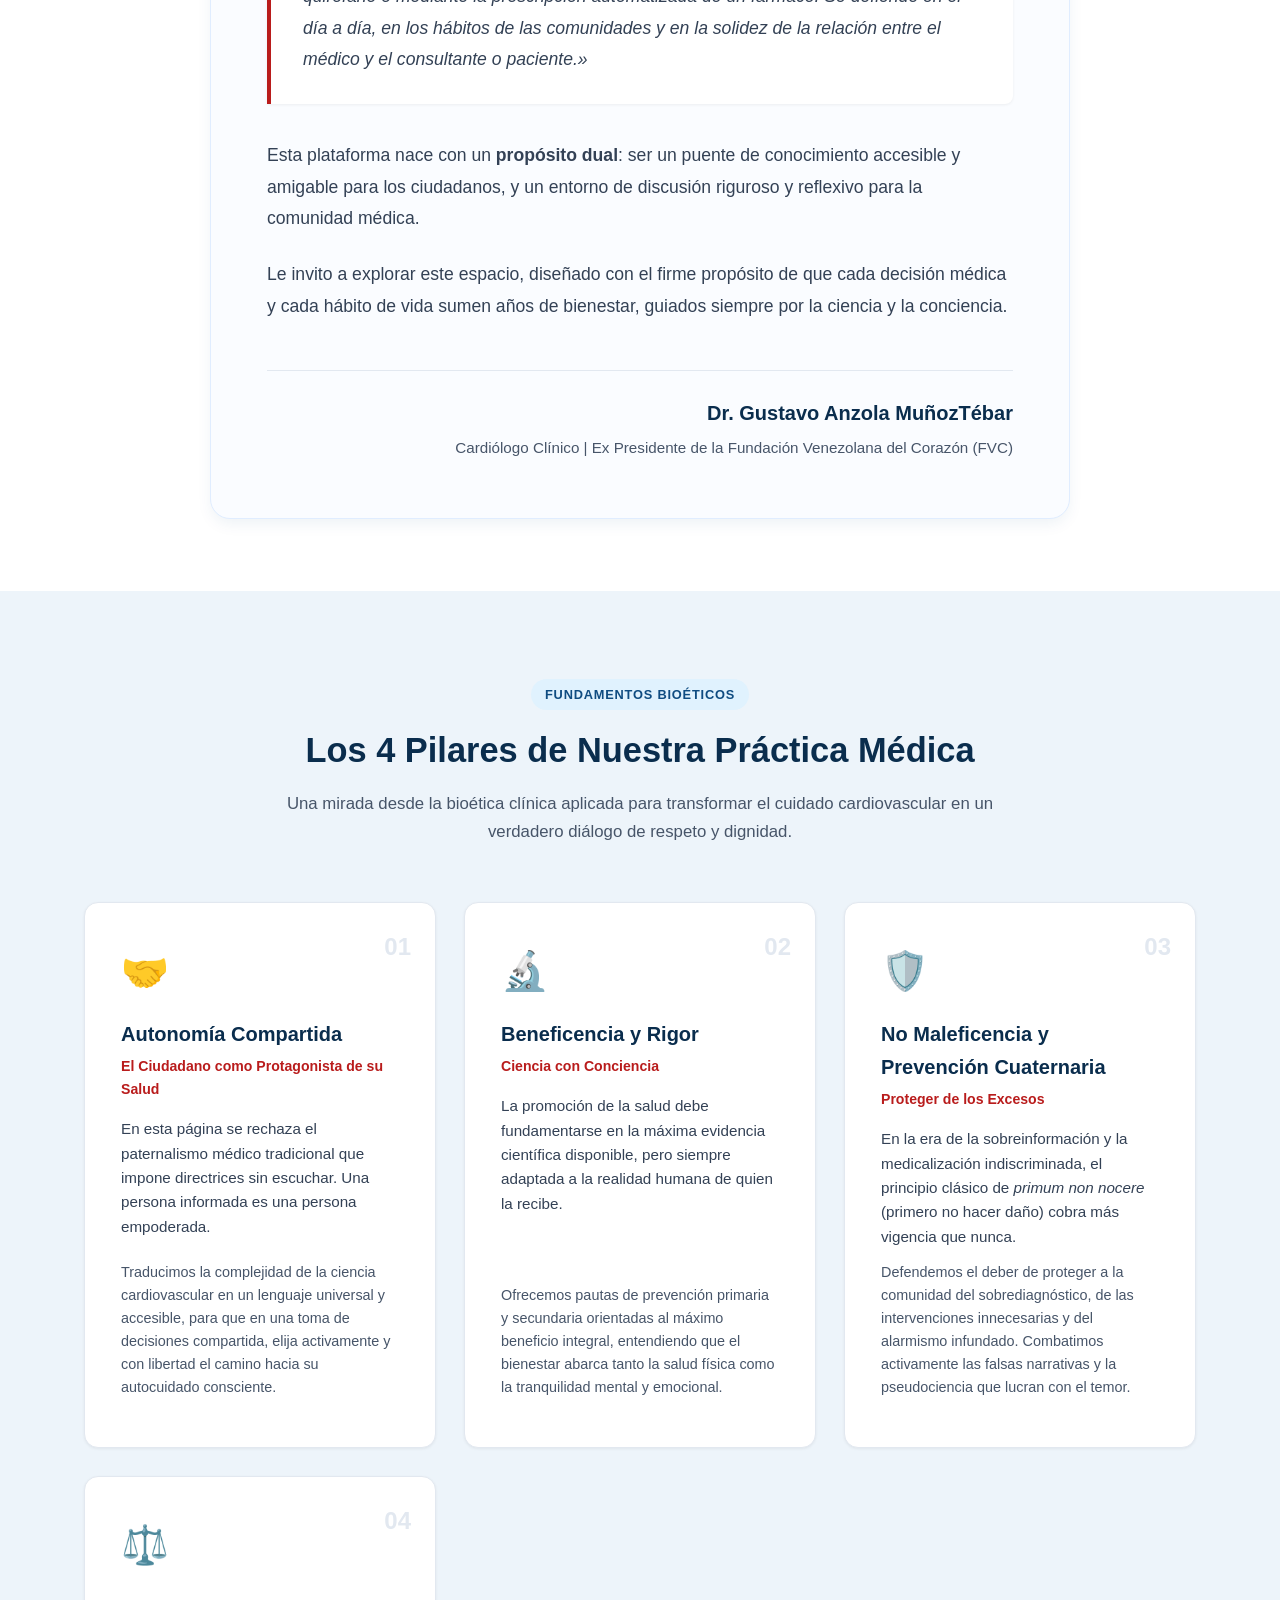
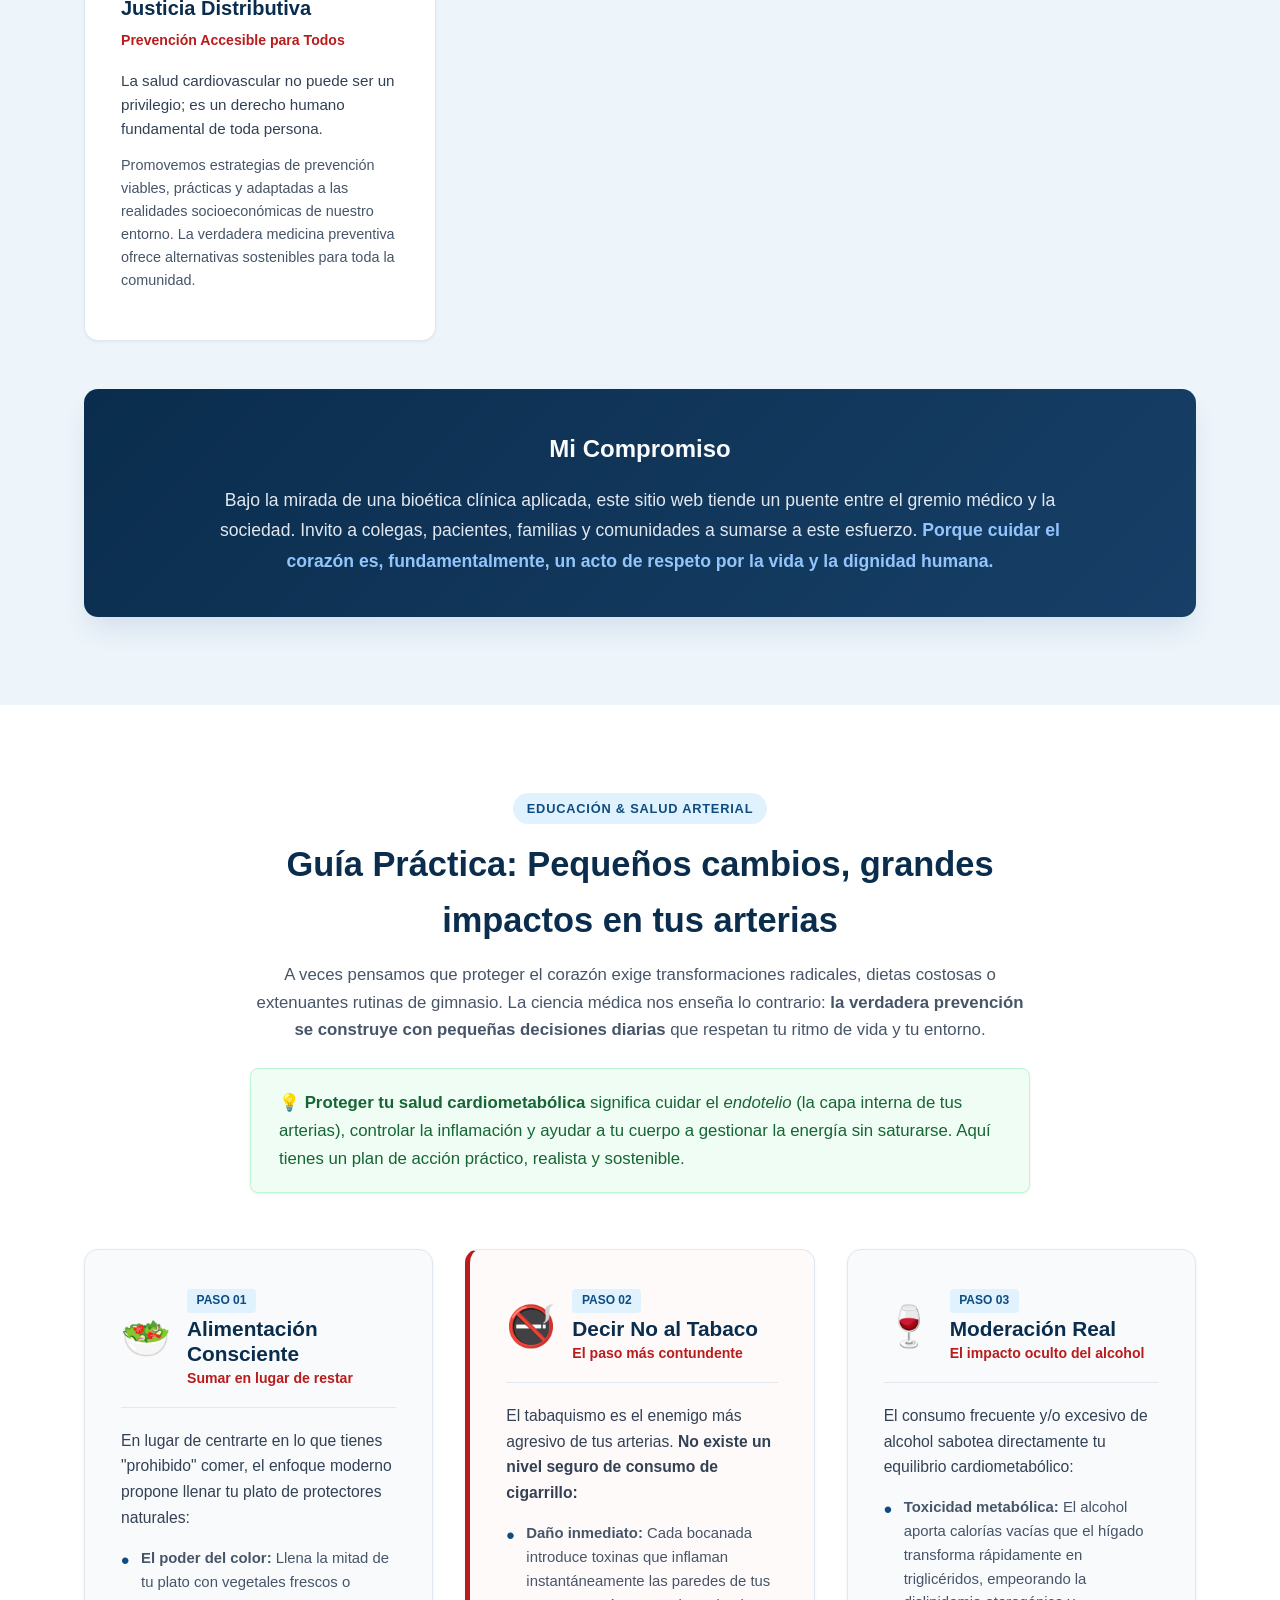
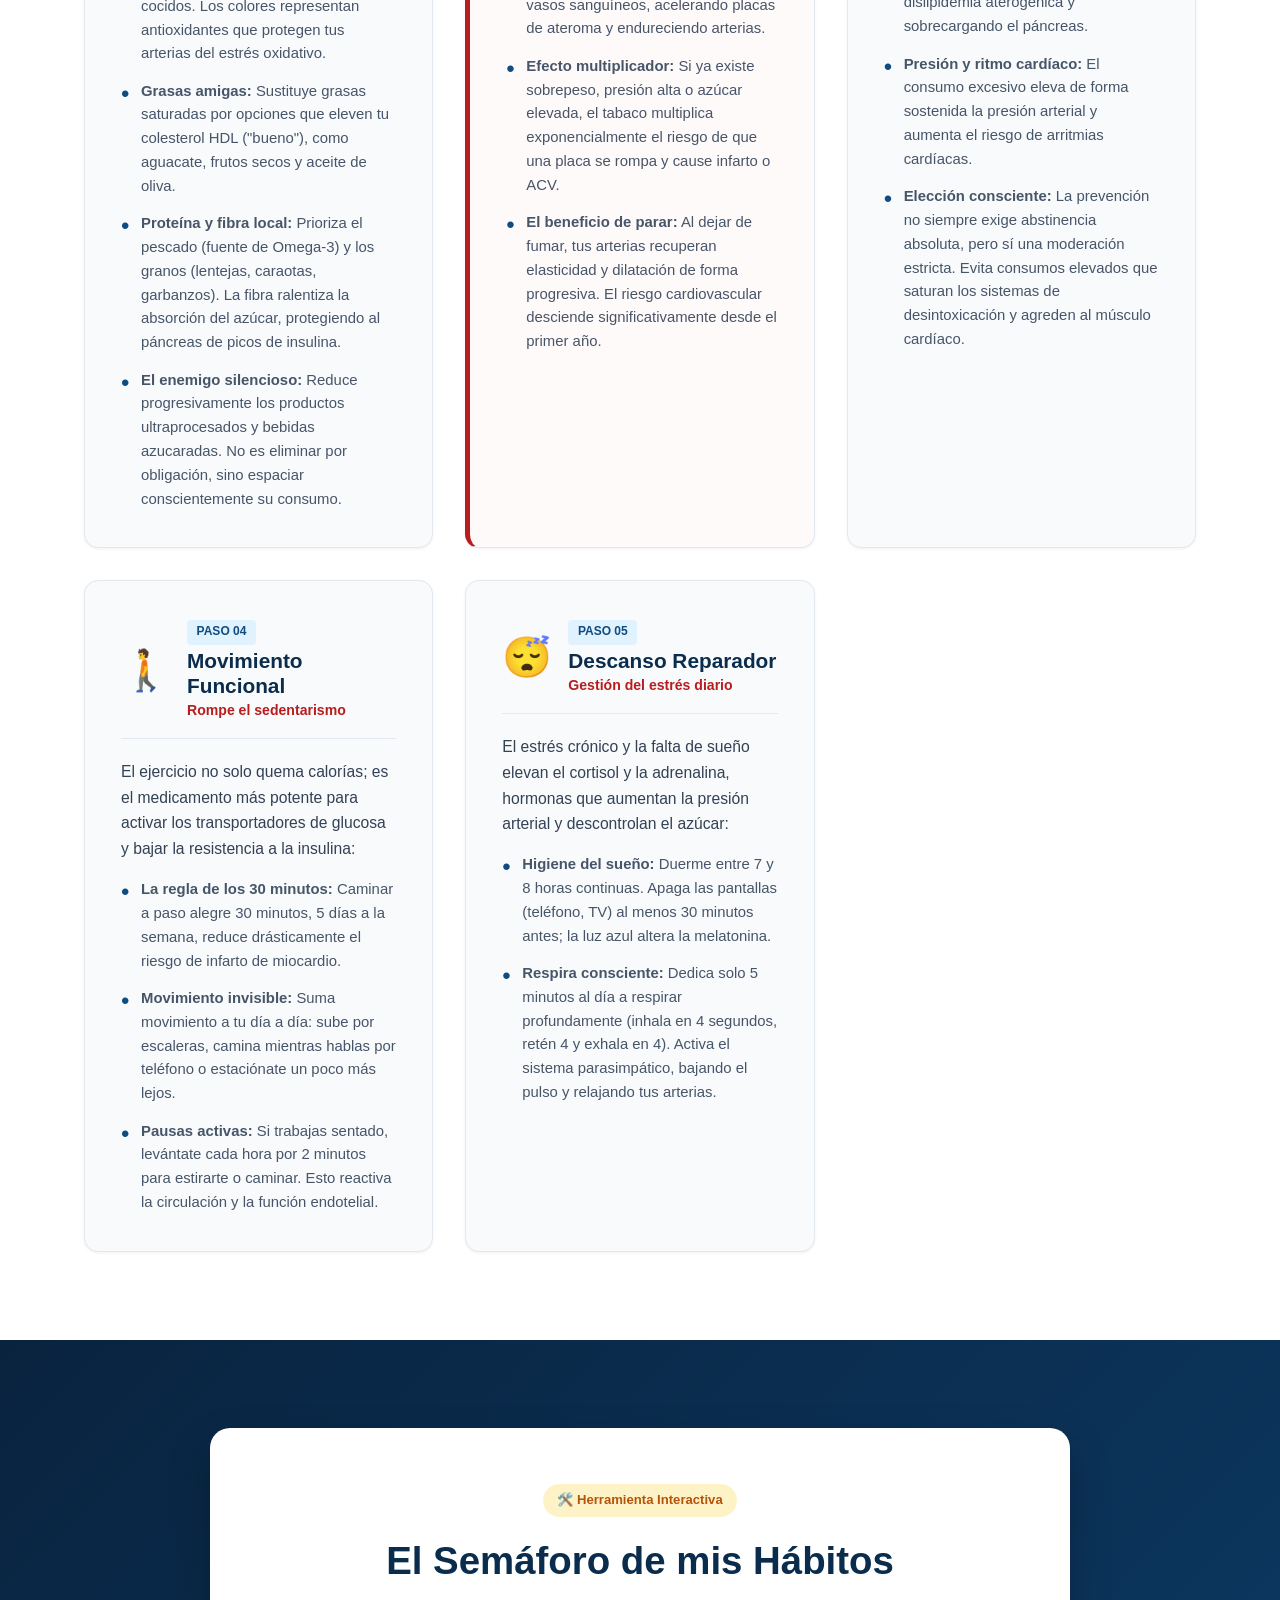
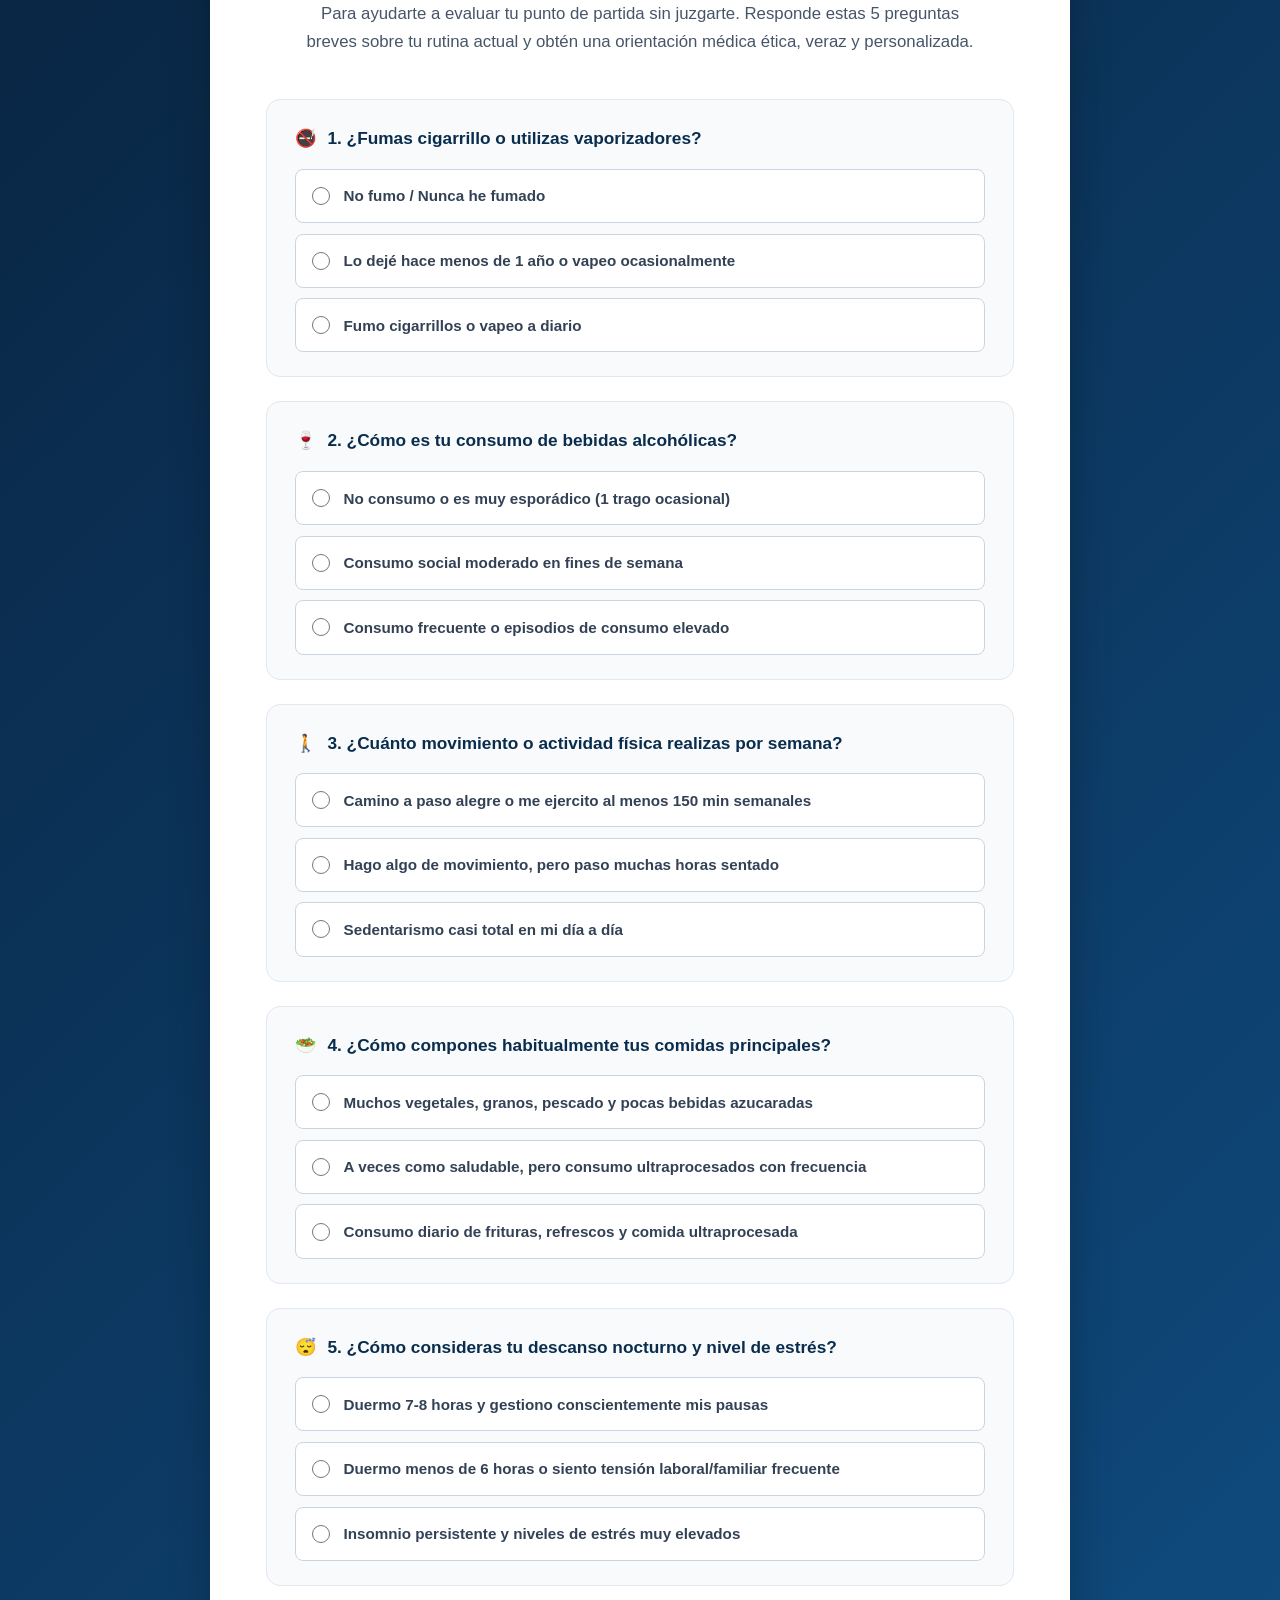
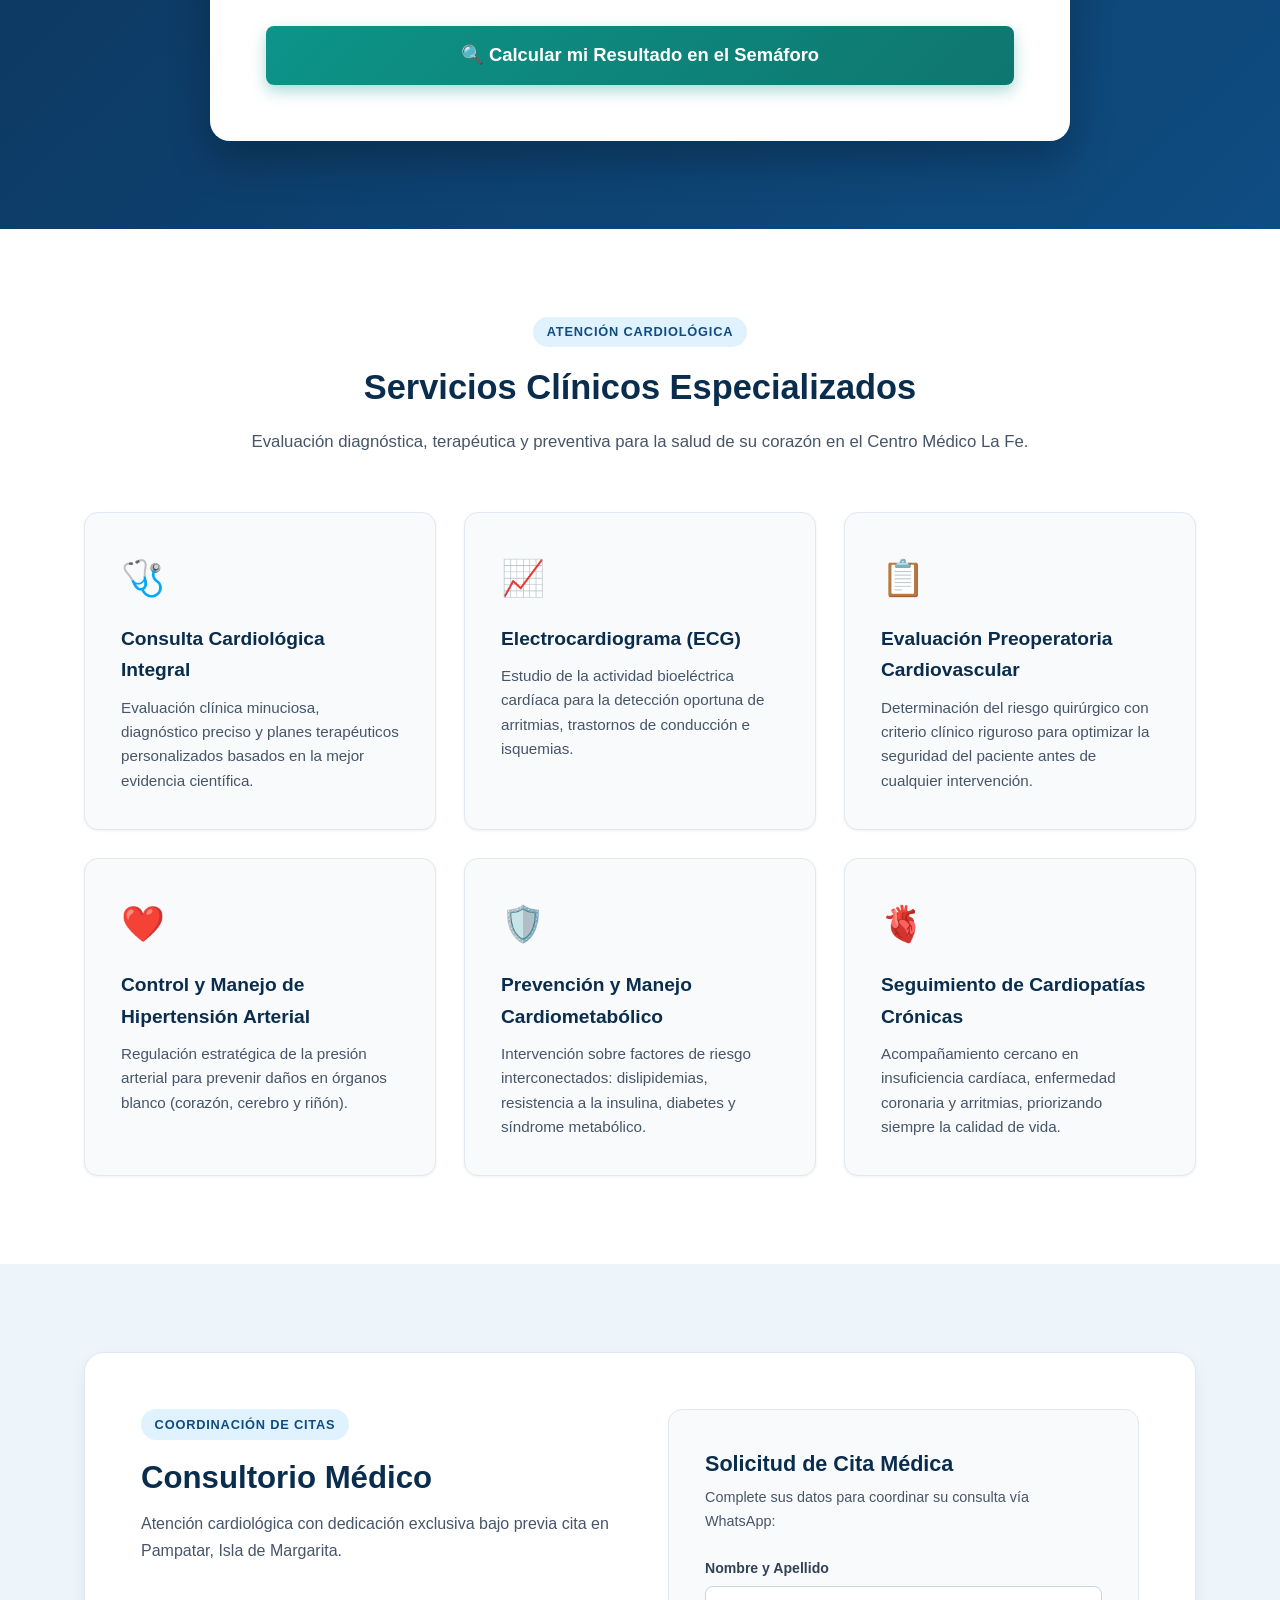
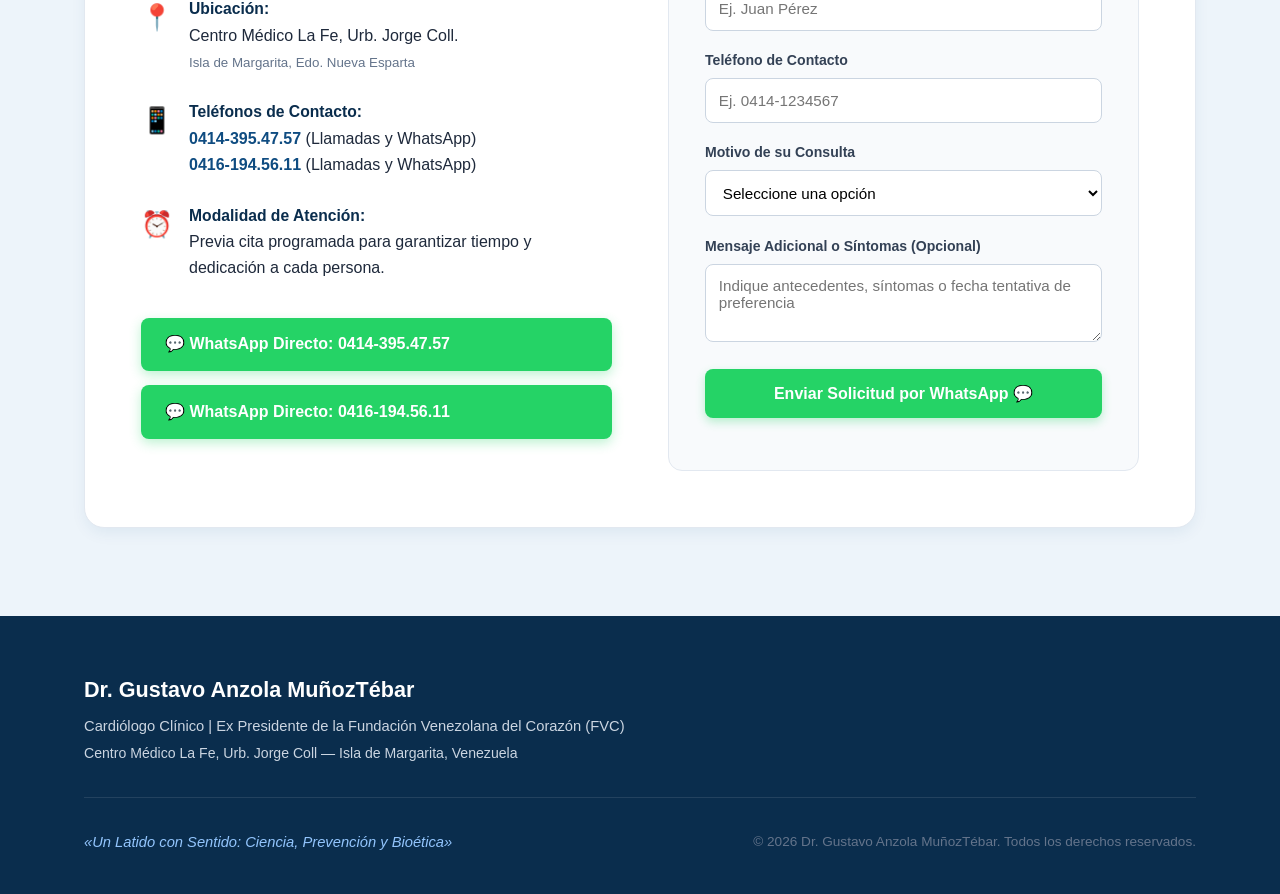
==== commit b85aeab2: "Revise HTML head for SEO and metadata enhancements Updated meta tags for SEO and added Open Graph da" ====
--- a/index.html
+++ b/index.html
@@ -1,14 +1,77 @@
 <!DOCTYPE html>
 <html lang="es">
 <head>
-    <meta charset="UTF-8">
-    <meta name="viewport" content="width=device-width, initial-scale=1.0">
-    <title>Dr. Gustavo Anzola MuñozTébar | Cardiología Clínica, Prevención y Bioética</title>
-    <meta name="description" content="Un Latido con Sentido: Ciencia, Prevención y Bioética. Guía práctica de salud cardiovascular y herramienta interactiva El Semáforo de mis Hábitos. Dr. Gustavo Anzola MuñozTébar, Centro Médico La Fe, Isla de Margarita.">
-    <link rel="stylesheet" href="styles.css">
-    <link rel="preconnect" href="https://fonts.googleapis.com">
-    <link rel="preconnect" href="https://fonts.gstatic.com" crossorigin>
-    <link href="https://fonts.googleapis.com/css2?family=Plus+Jakarta+Sans:ital,wght@0,400;0,500;0,600;0,700;0,800;1,400;1,600&family=Playfair+Display:ital,wght@0,600;0,700;1,600&display=swap" rel="stylesheet">
+
+  <!-- ═══════════════════════════════════════════
+       CHARSET & VIEWPORT
+  ═══════════════════════════════════════════ -->
+  <meta charset="UTF-8" />
+  <meta name="viewport" content="width=device-width, initial-scale=1.0" />
+
+  <!-- ═══════════════════════════════════════════
+       SEO BÁSICO
+  ═══════════════════════════════════════════ -->
+  <title>Dr. Gustavo Anzola | Médico Internista en Venezuela</title>
+
+  <meta name="description"
+        content="Dr. Gustavo Anzola, médico internista. Atención personalizada, diagnóstico clínico y seguimiento integral de tu salud. Consulta disponible en Venezuela." />
+
+  <meta name="keywords"
+        content="Dr. Anzola, médico internista, médico Venezuela, Gustavo Anzola, consulta médica, medicina interna, médico general, salud Venezuela, doctor internista Caracas" />
+
+  <meta name="author" content="Dr. Gustavo Anzola" />
+
+  <!-- Robots -->
+  <meta name="robots" content="index, follow" />
+  <meta name="googlebot" content="index, follow, max-snippet:-1, max-image-preview:large, max-video-preview:-1" />
+
+  <!-- Canonical URL -->
+  <link rel="canonical" href="https://anzolagustavo-cpu.github.io/dr-anzola/" />
+
+  <!-- hreflang español -->
+  <link rel="alternate" hreflang="es" href="https://anzolagustavo-cpu.github.io/dr-anzola/" />
+  <link rel="alternate" hreflang="x-default" href="https://anzolagustavo-cpu.github.io/dr-anzola/" />
+
+  <!-- ═══════════════════════════════════════════
+       OPEN GRAPH (Facebook, LinkedIn, WhatsApp)
+  ═══════════════════════════════════════════ -->
+  <meta property="og:type"        content="profile" />
+  <meta property="og:title"       content="Dr. Gustavo Anzola | Médico Internista en Venezuela" />
+  <meta property="og:description" content="Dr. Gustavo Anzola, médico internista. Atención personalizada, diagnóstico clínico y seguimiento integral de tu salud." />
+  <meta property="og:url"         content="https://anzolagustavo-cpu.github.io/dr-anzola/" />
+  <meta property="og:locale"      content="es_VE" />
+  <meta property="og:site_name"   content="Dr. Anzola — Médico Internista" />
+
+  <!-- ═══════════════════════════════════════════
+       SCHEMA.ORG JSON-LD — Physician (Médico)
+  ═══════════════════════════════════════════ -->
+  <script type="application/ld+json">
+  {
+    "@context": "https://schema.org",
+    "@type": "Physician",
+    "@id": "https://anzolagustavo-cpu.github.io/dr-anzola/#physician",
+    "name": "Dr. Gustavo Anzola",
+    "alternateName": "Doctor Anzola",
+    "description": "Médico internista con dedicación a la atención personalizada, el diagnóstico clínico certero y el seguimiento integral de la salud de sus pacientes en Venezuela.",
+    "url": "https://anzolagustavo-cpu.github.io/dr-anzola/",
+    "medicalSpecialty": ["InternalMedicine", "GeneralPractice"],
+    "knowsLanguage": "es",
+    "address": {
+      "@type": "PostalAddress",
+      "addressCountry": "VE",
+      "addressLocality": "Venezuela"
+    }
+  }
+  </script>
+
+  <!-- ═══════════════════════════════════════════
+       VERIFICACIÓN GOOGLE (añadir después)
+  ═══════════════════════════════════════════ -->
+  <!-- <meta name="google-site-verification" content="PEGA_TU_CODIGO_AQUI" /> -->
+
+  <!-- TUS ESTILOS ORIGINALES — NO BORRES ESTA LÍNEA -->
+  <link rel="stylesheet" href="styles.css" />
+
 </head>
 <body>
 
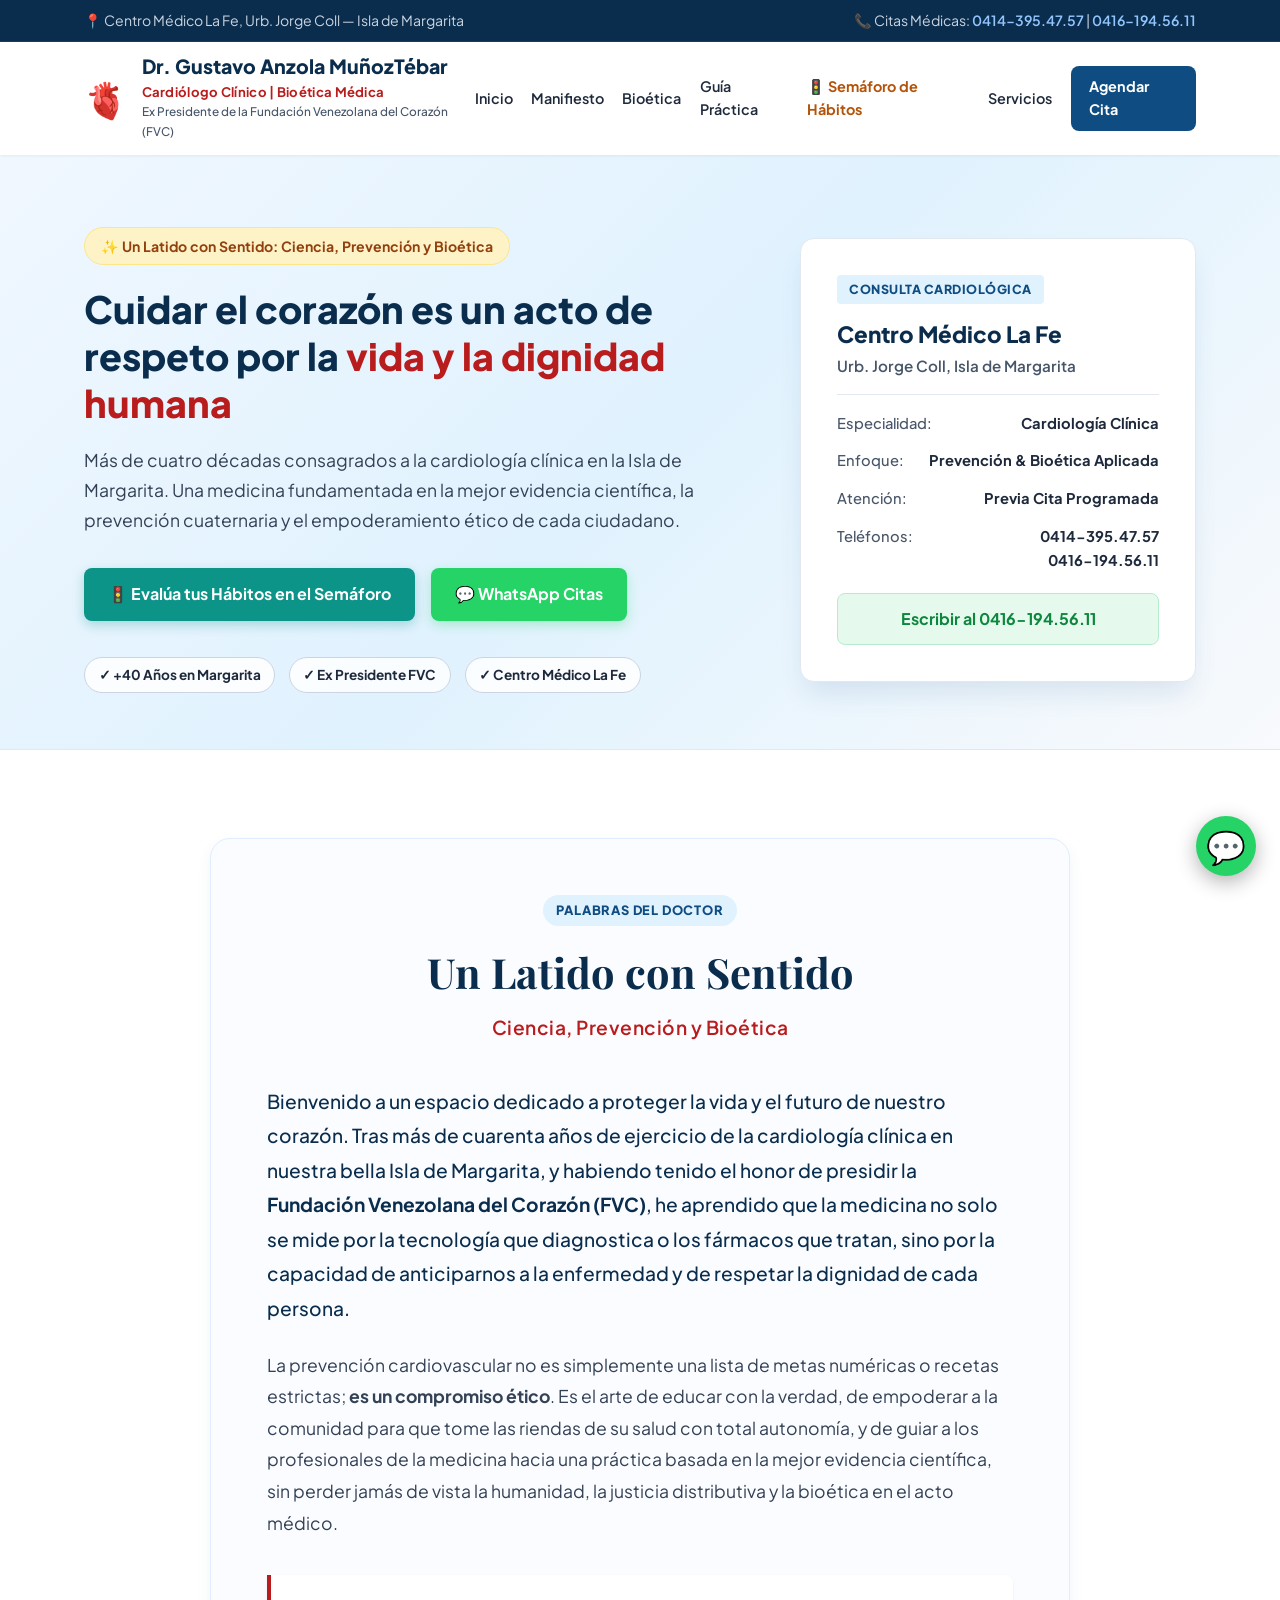
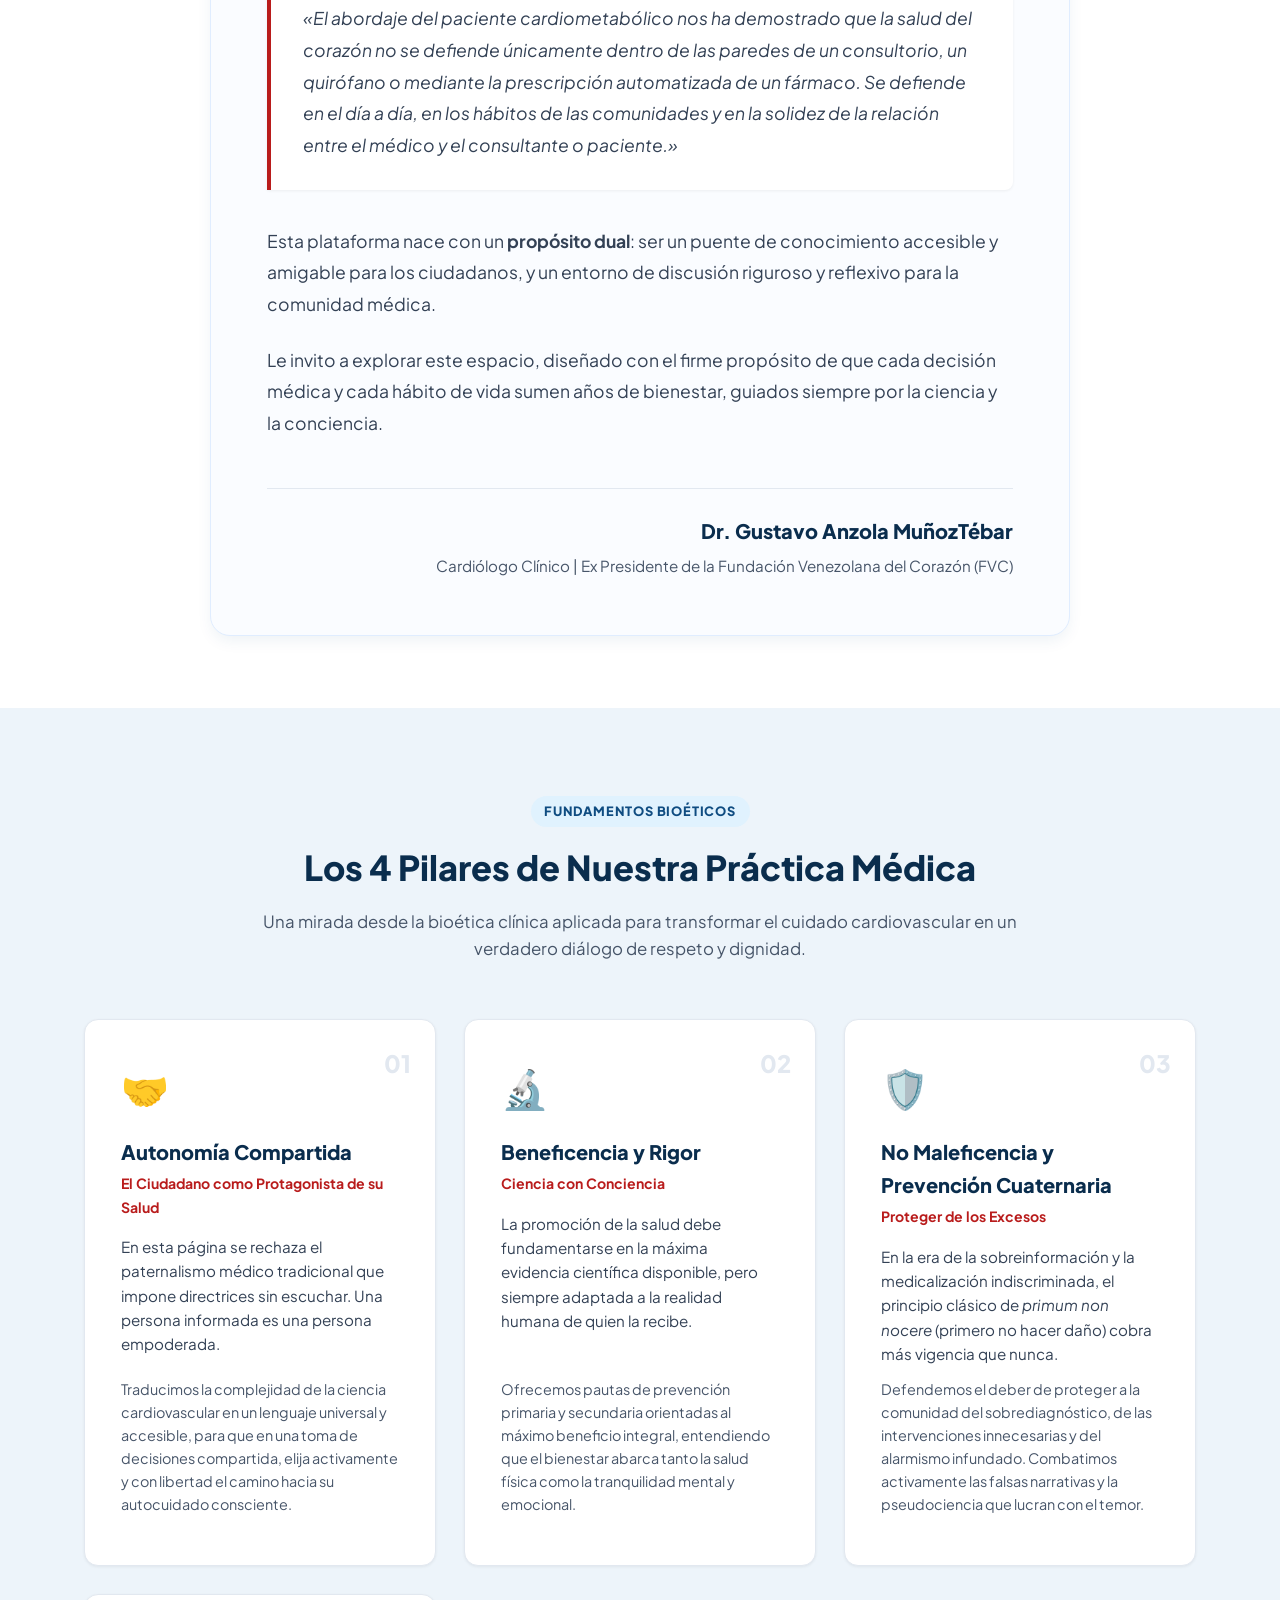
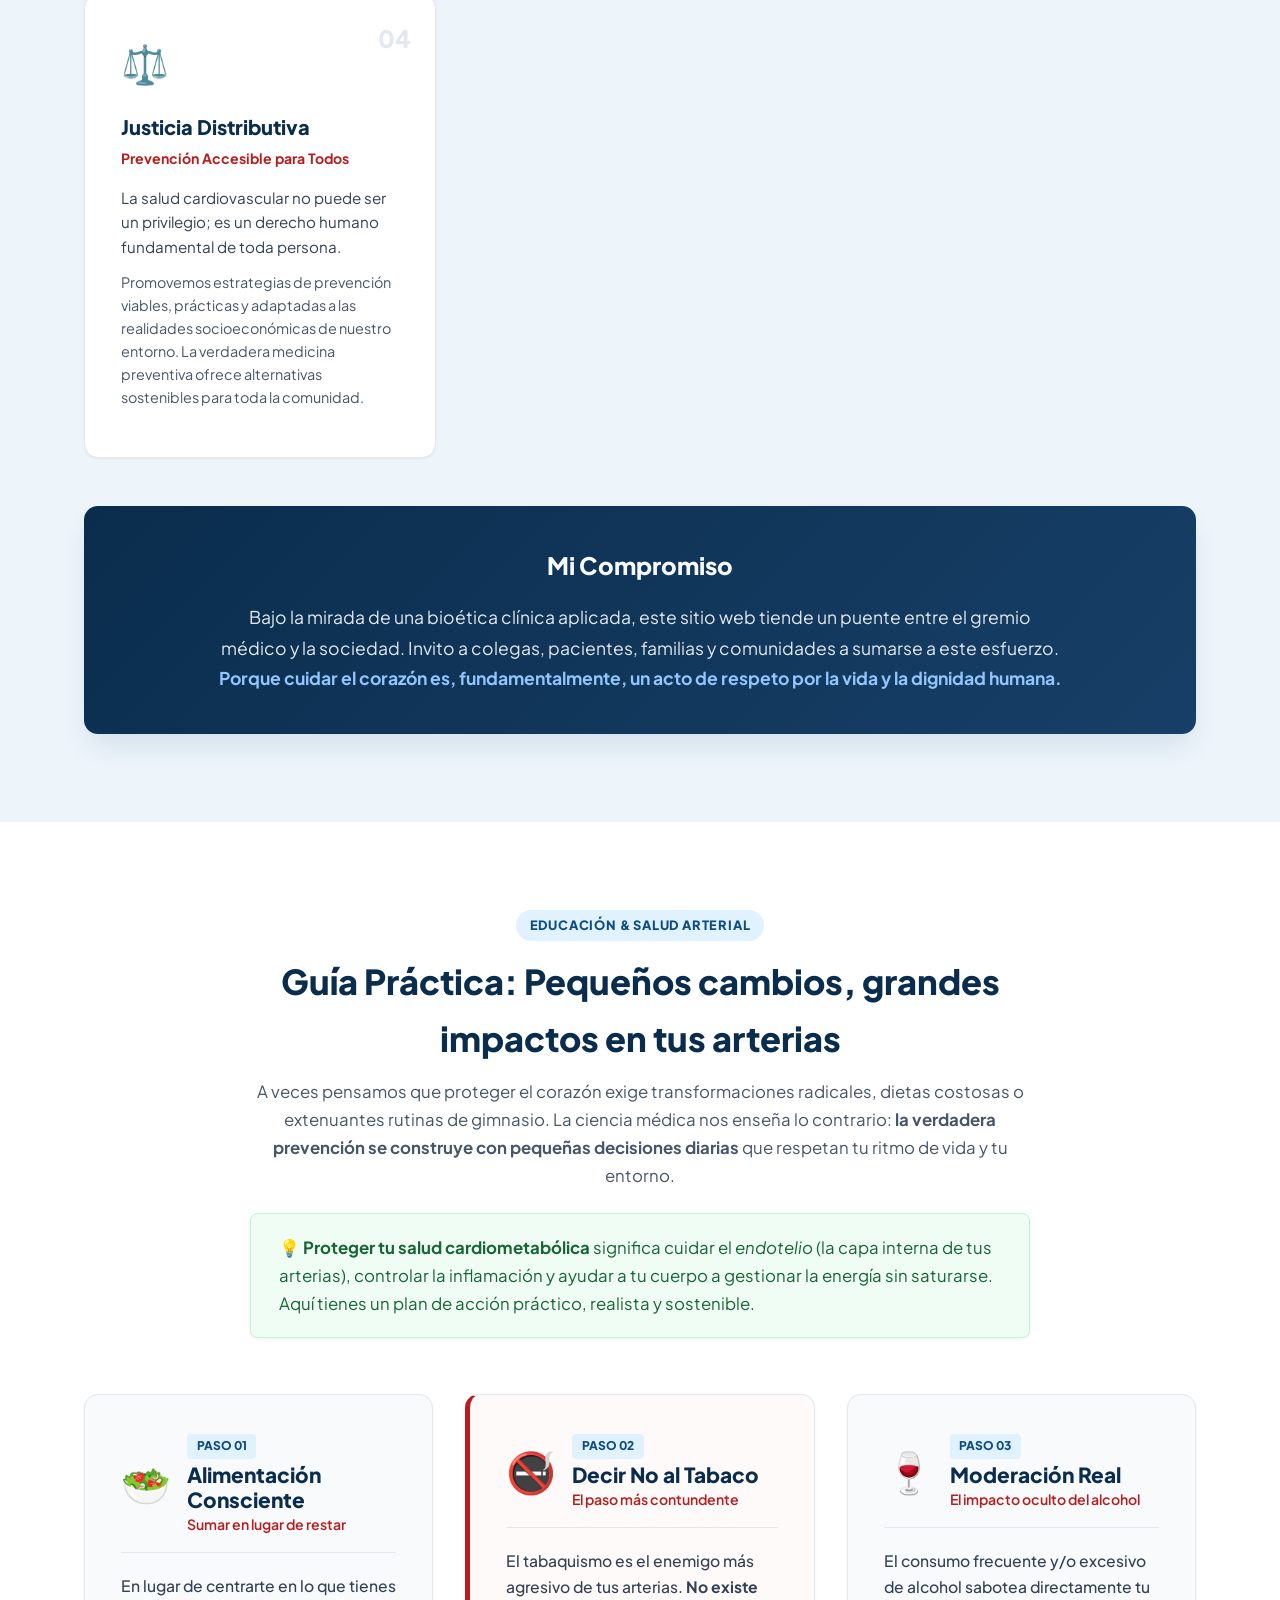
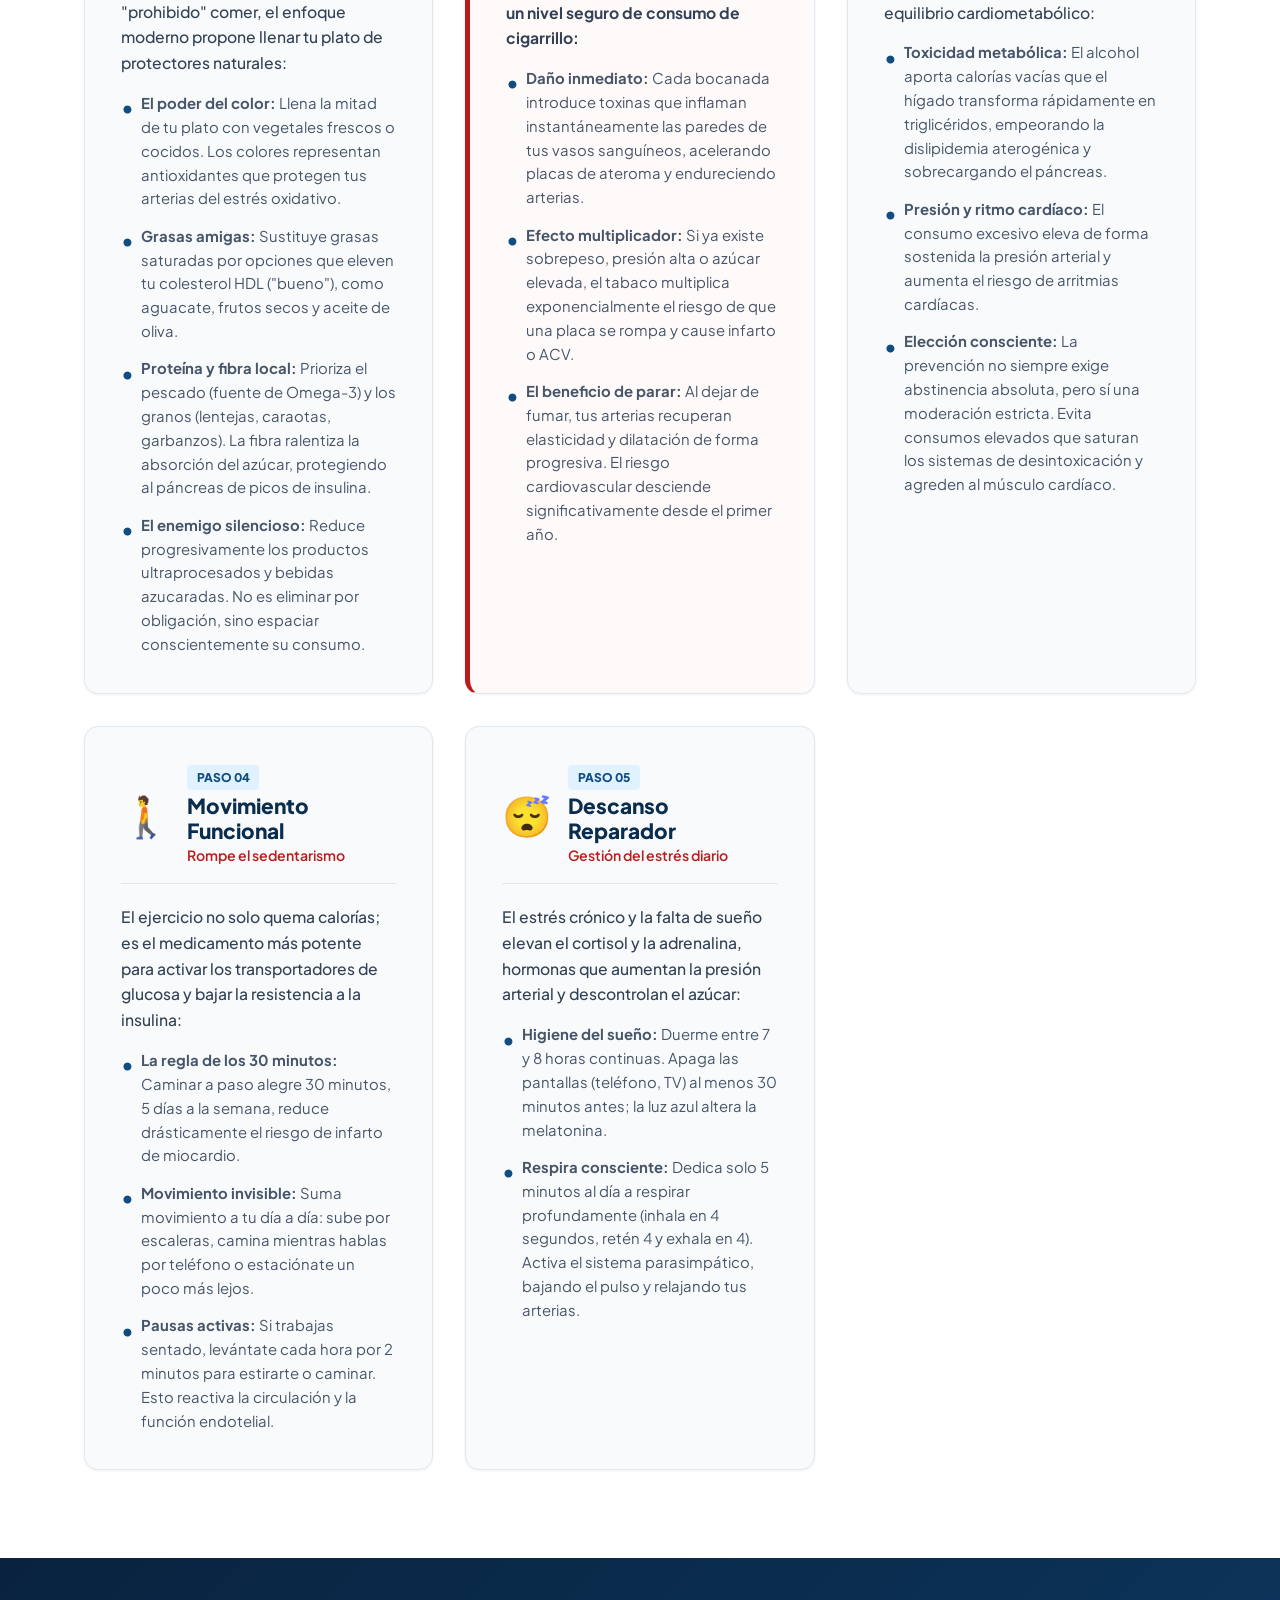
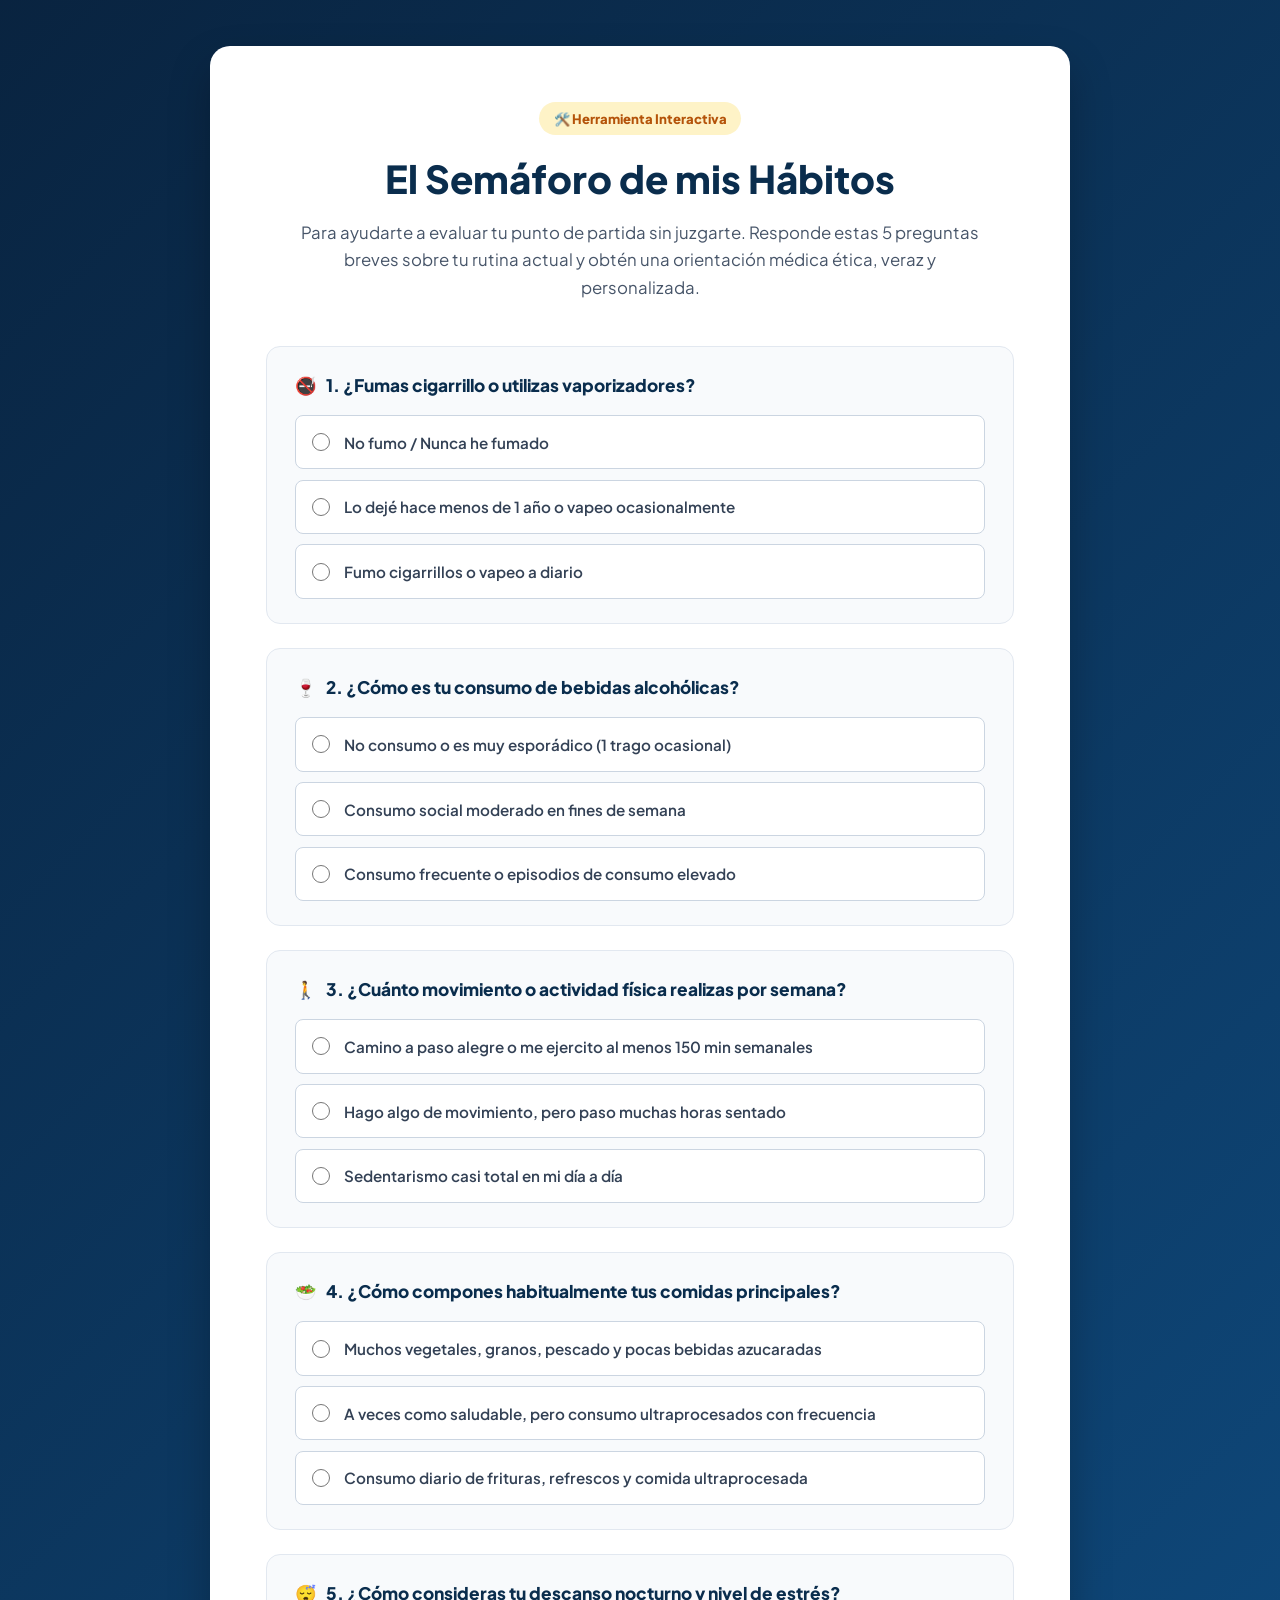
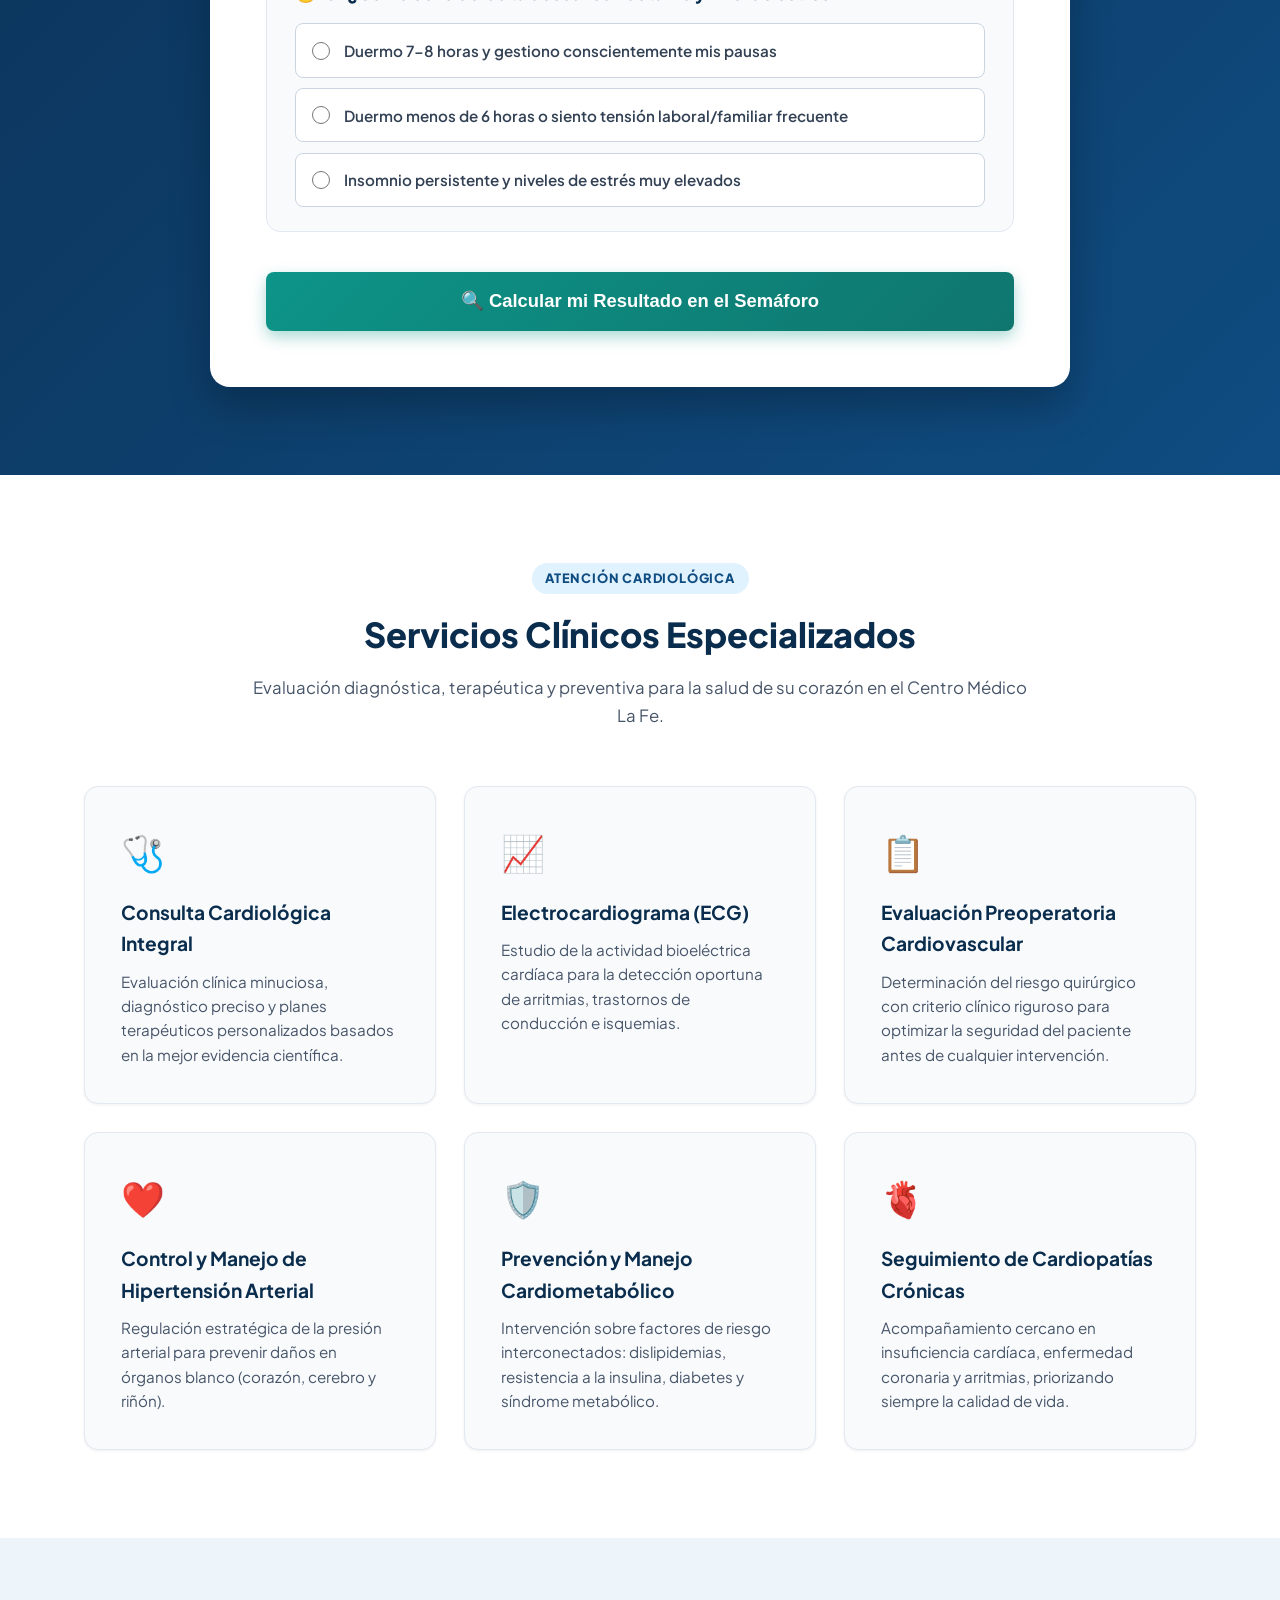
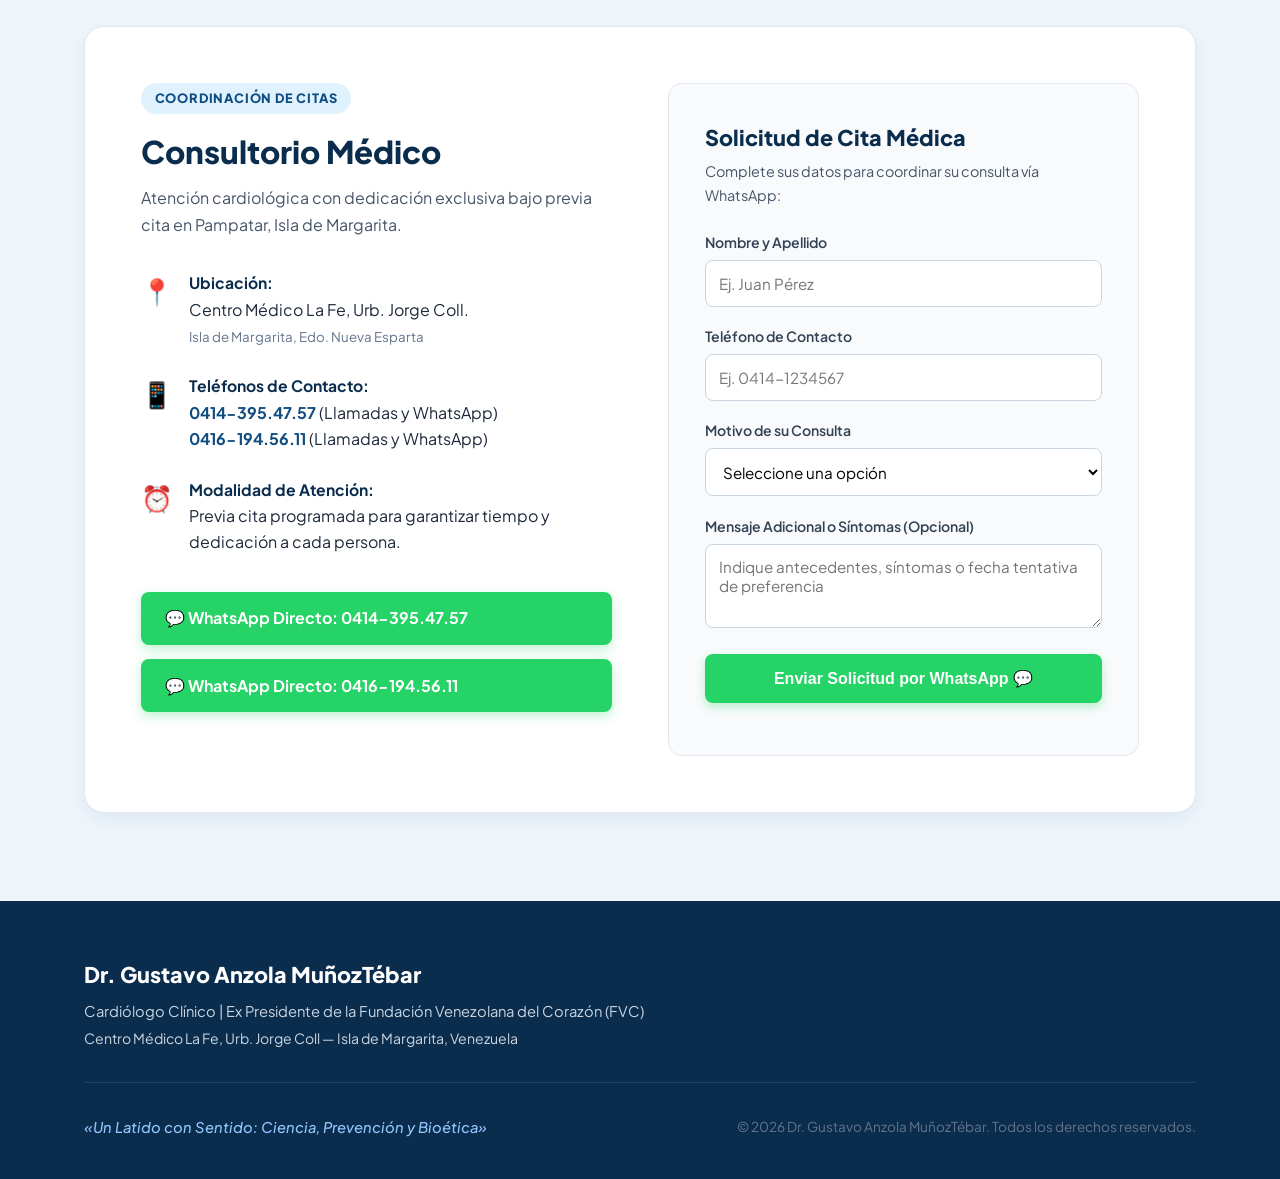
==== commit e5d09b76: "Enhance SEO and structured data in index.html Added meta tags for SEO, Open Graph, and Schema.org st" ====
--- a/index.html
+++ b/index.html
@@ -1,6 +1,68 @@
 <!DOCTYPE html>
 <html lang="es">
 <head>
+  <!-- CHARSET & VIEWPORT -->
+  <meta charset="UTF-8" />
+  <meta name="viewport" content="width=device-width, initial-scale=1.0" />
+  <!-- SEO BÁSICO -->
+  <title>Dr. Gustavo Anzola Muñoz Tébar | Cardiología Clínica, Prevención y Bioética</title>
+  <meta name="description"
+        content="Cardiología Clínica, Prevención y Bioética. Dr. Gustavo Anzola Muñoz Tébar. Consulta y salud cardiovascular en Centro Médico La Fe, Isla de Margarita, Venezuela." />
+  <meta name="keywords"
+        content="Dr. Gustavo Anzola, cardiólogo Margarita, cardiología Isla de Margarita, cardiólogo Venezuela, prevención cardiovascular, Centro Médico La Fe, salud cardiovascular, bioética médica" />
+  <meta name="author" content="Dr. Gustavo Anzola Muñoz Tébar" />
+  <!-- Robots e Indexación -->
+  <meta name="robots" content="index, follow" />
+  <meta name="googlebot" content="index, follow, max-snippet:-1, max-image-preview:large, max-video-preview:-1" />
+  <!-- Canonical URL -->
+  <link rel="canonical" href="https://anzolagustavo-cpu.github.io/dr-anzola/" />
+  <link rel="alternate" hreflang="es" href="https://anzolagustavo-cpu.github.io/dr-anzola/" />
+  <link rel="alternate" hreflang="x-default" href="https://anzolagustavo-cpu.github.io/dr-anzola/" />
+  <!-- OPEN GRAPH (WhatsApp, Facebook, redes sociales) -->
+  <meta property="og:type" content="profile" />
+  <meta property="og:title" content="Dr. Gustavo Anzola Muñoz Tébar | Cardiología Clínica" />
+  <meta property="og:description" content="Ciencia, Prevención y Bioética al servicio de tu corazón. Centro Médico La Fe, Isla de Margarita." />
+  <meta property="og:url" content="https://anzolagustavo-cpu.github.io/dr-anzola/" />
+  <meta property="og:locale" content="es_VE" />
+  <meta property="og:site_name" content="Dr. Gustavo Anzola — Cardiología" />
+  <meta property="profile:first_name" content="Gustavo" />
+  <meta property="profile:last_name" content="Anzola" />
+  <!-- SCHEMA.ORG (Para que Google entienda que eres Cardiólogo en Margarita) -->
+  <script type="application/ld+json">
+  {
+    "@context": "https://schema.org",
+    "@type": "Physician",
+    "@id": "https://anzolagustavo-cpu.github.io/dr-anzola/#physician",
+    "name": "Dr. Gustavo Anzola Muñoz Tébar",
+    "alternateName": "Dr. Gustavo Anzola",
+    "description": "Cardiología Clínica, Prevención y Bioética. Atención médica especializada y salud cardiovascular en Isla de Margarita.",
+    "url": "https://anzolagustavo-cpu.github.io/dr-anzola/",
+    "medicalSpecialty": [
+      "Cardiovascular",
+      "CommunityMedicine"
+    ],
+    "knowsLanguage": "es",
+    "worksFor": {
+      "@type": "MedicalOrganization",
+      "name": "Centro Médico La Fe",
+      "url": "https://anzolagustavo-cpu.github.io/dr-anzola/"
+    },
+    "address": {
+      "@type": "PostalAddress",
+      "streetAddress": "Urb. Jorge Coll",
+      "addressLocality": "Isla de Margarita",
+      "addressRegion": "Nueva Esparta",
+      "addressCountry": "VE"
+    },
+    "telephone": "+58-414-3954757"
+  }
+  </script>
+  <!-- FUENTES Y ESTILOS -->
+  <link rel="preconnect" href="https://fonts.googleapis.com">
+  <link rel="preconnect" href="https://fonts.gstatic.com" crossorigin>
+  <link href="https://fonts.googleapis.com/css2?family=Plus+Jakarta+Sans:ital,wght@0,400;0,500;0,600;0,700;0,800;1,400;1,600&family=Playfair+Display:ital,wght@0,600;0,700;1,600&display=swap" rel="stylesheet">
+  <link rel="stylesheet" href="styles.css" />
+</head>
 
   <!-- ═══════════════════════════════════════════
        CHARSET & VIEWPORT
@@ -11,7 +73,7 @@
   <!-- ═══════════════════════════════════════════
        SEO BÁSICO
   ═══════════════════════════════════════════ -->
-  <title>Dr. Gustavo Anzola | Médico Internista en Venezuela</title>
+  <title>Dr. Gustavo Anzola | Cardiólogo Clínico en Venezuela</title>
 
   <meta name="description"
         content="Dr. Gustavo Anzola, médico internista. Atención personalizada, diagnóstico clínico y seguimiento integral de tu salud. Consulta disponible en Venezuela." />
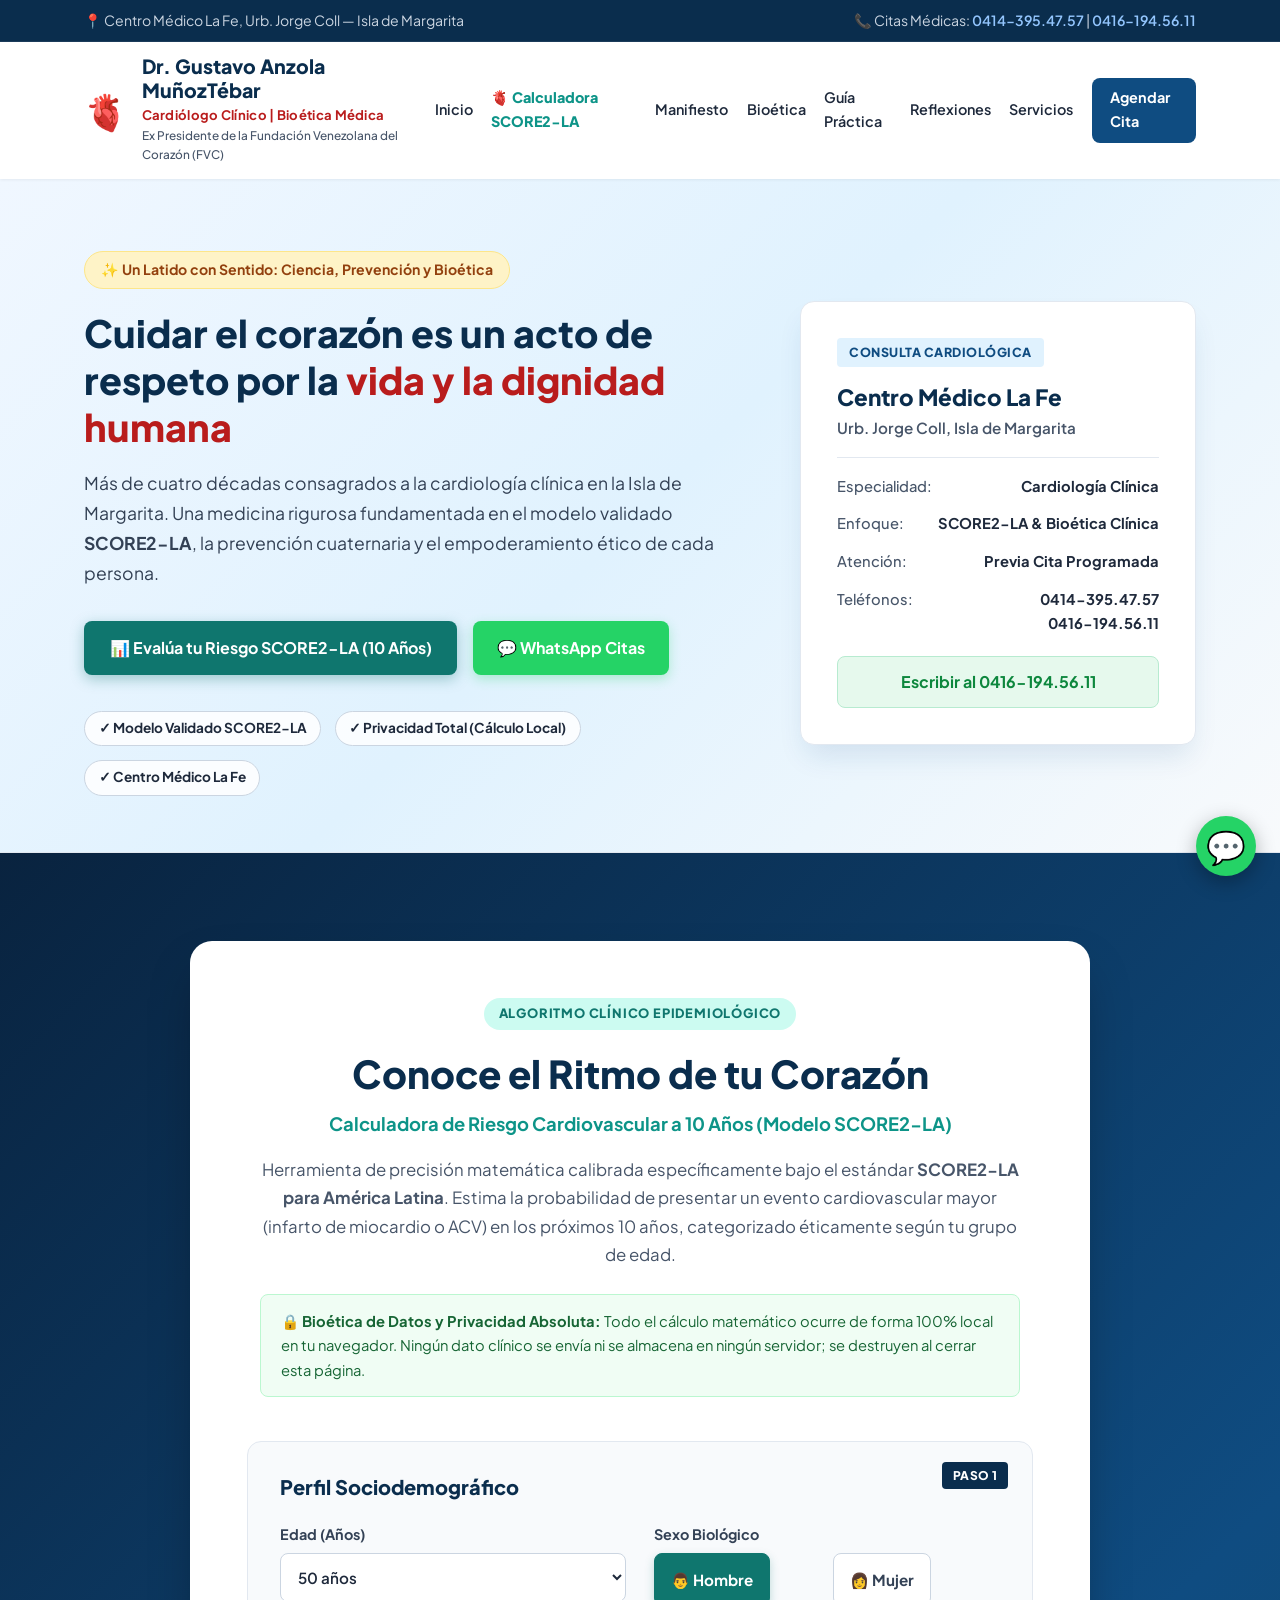
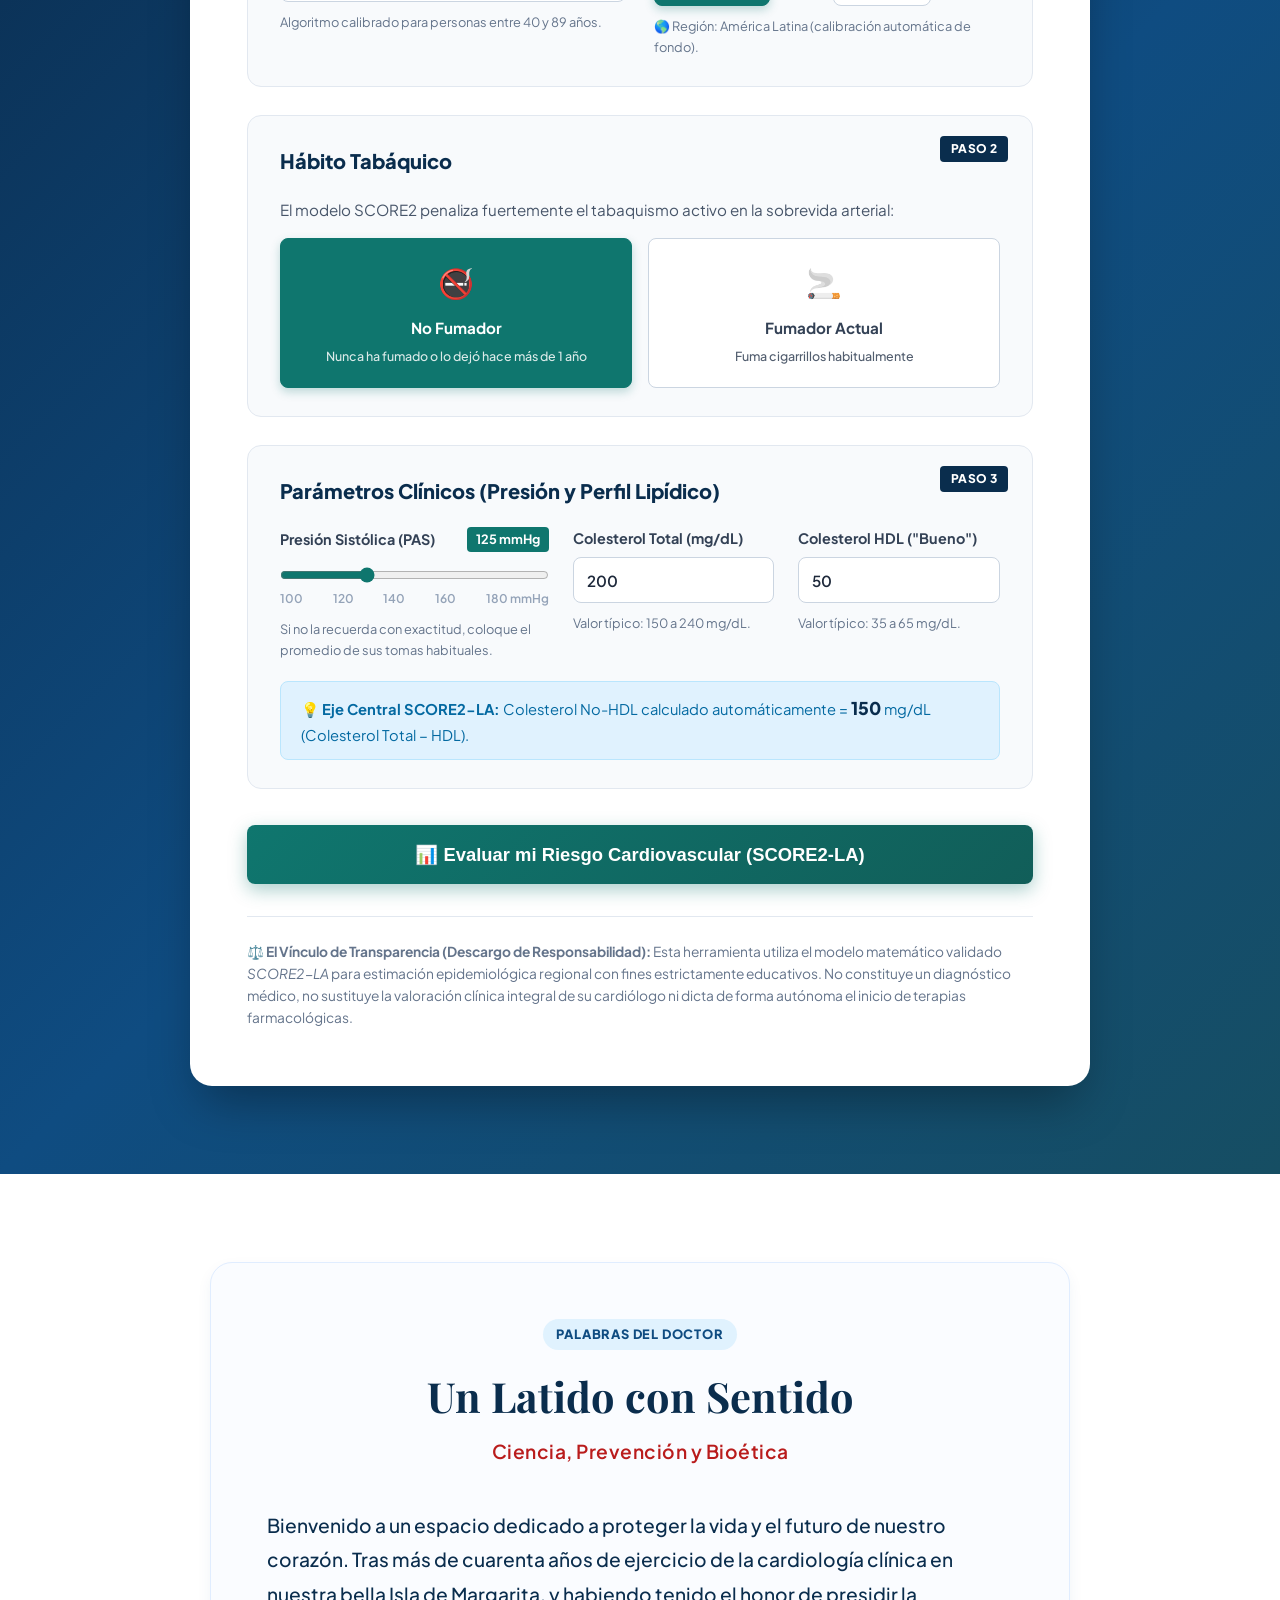
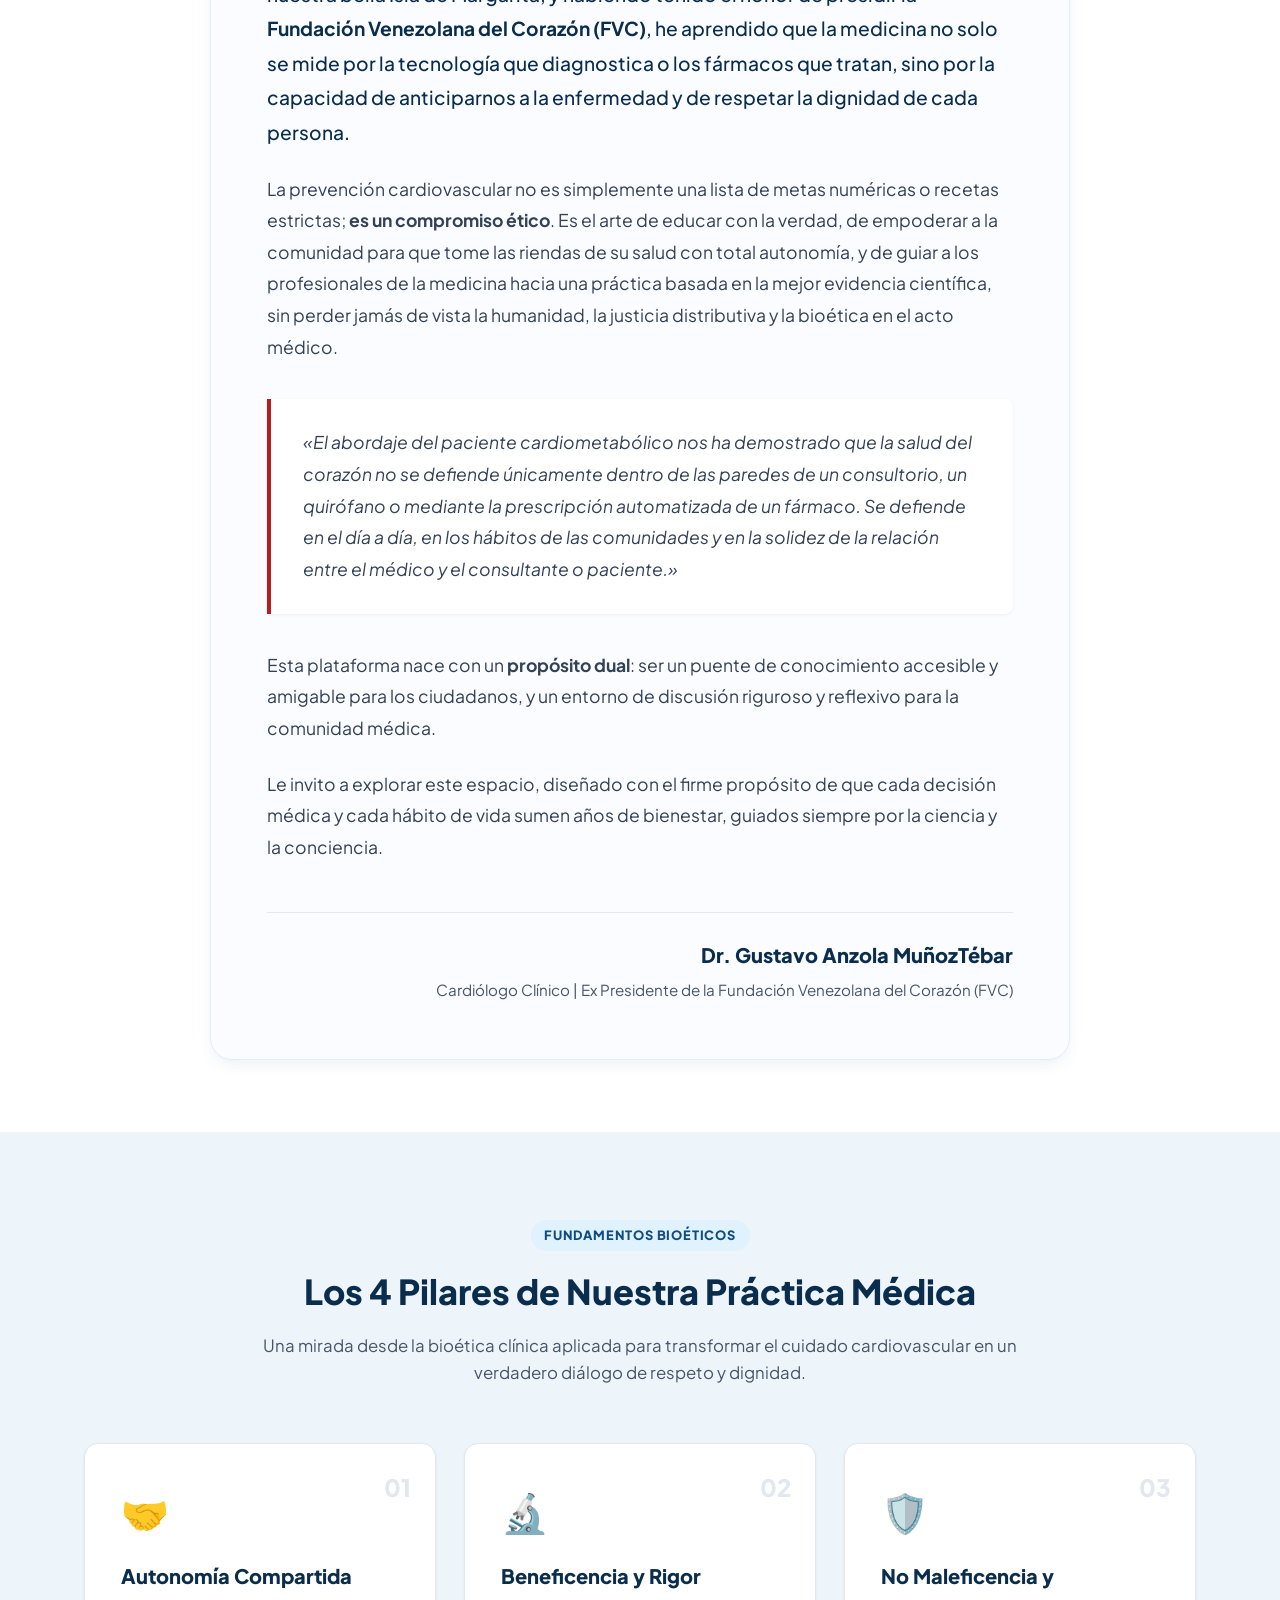
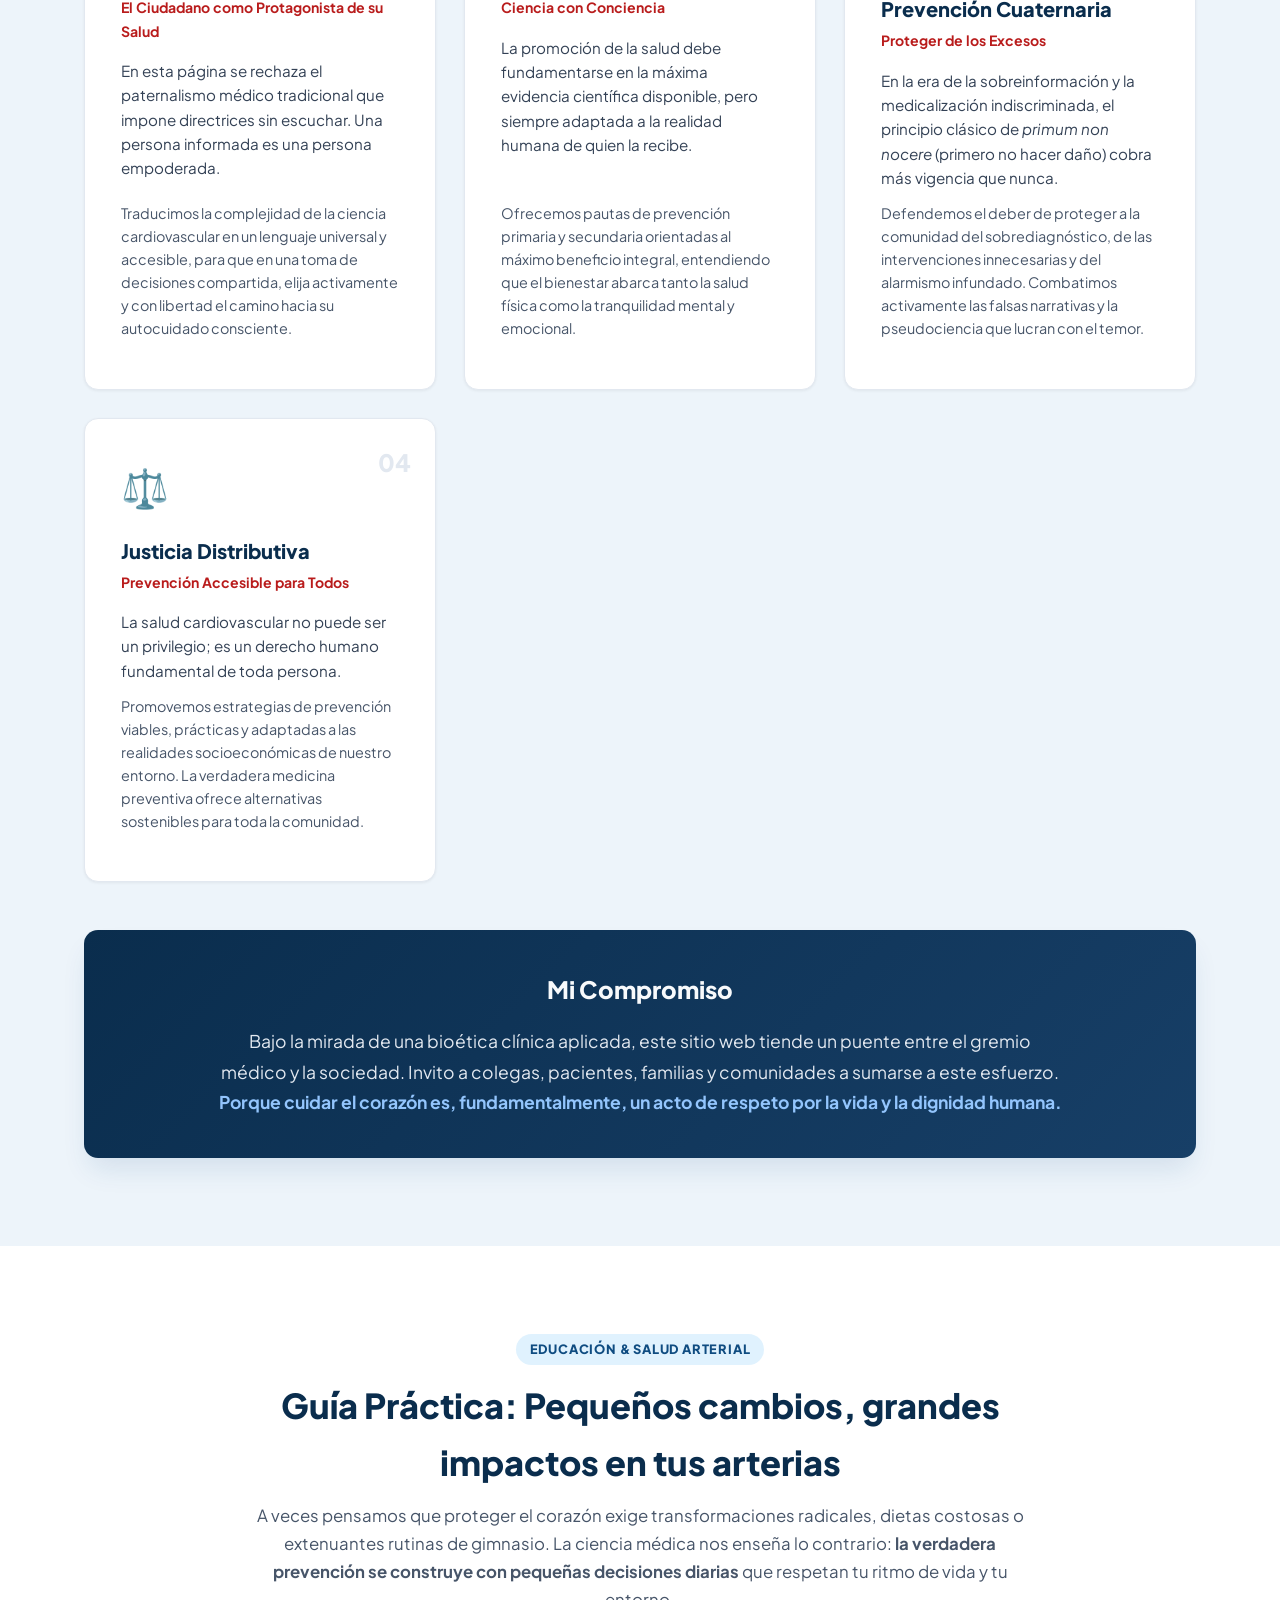
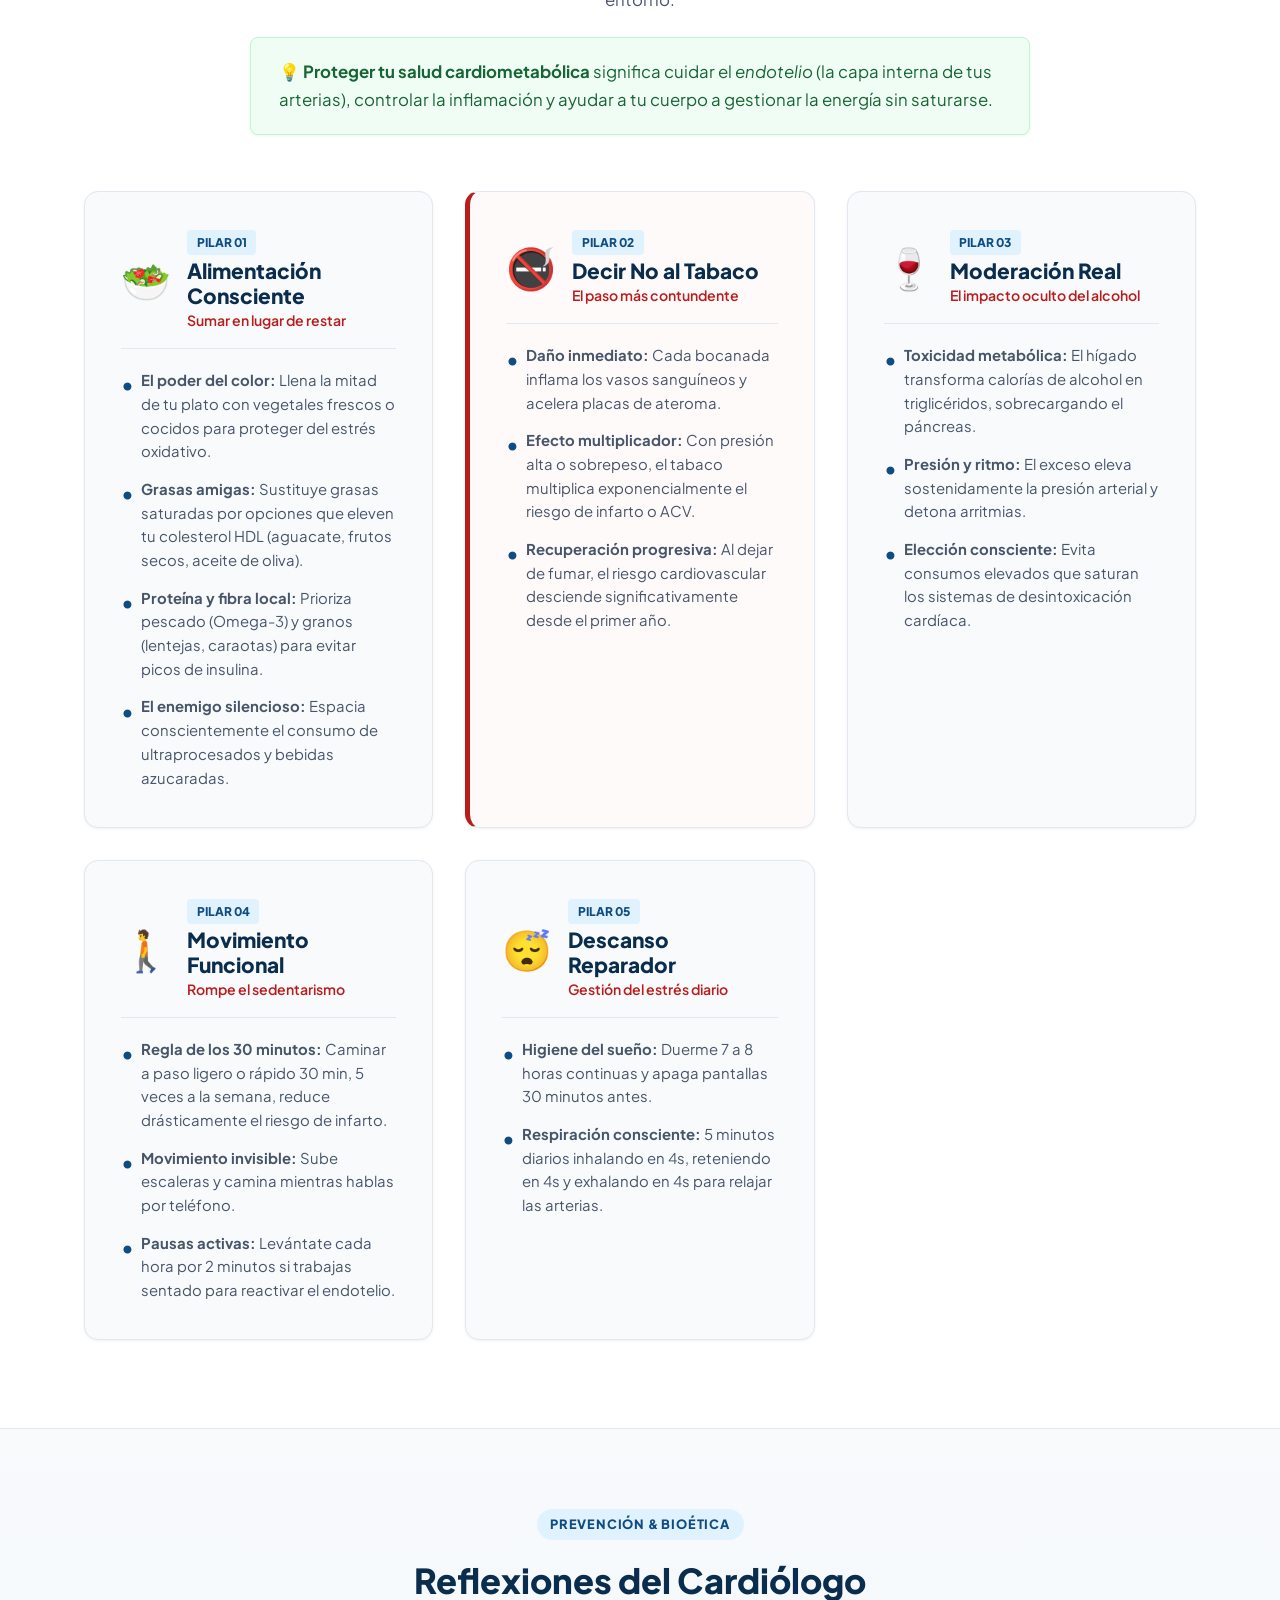
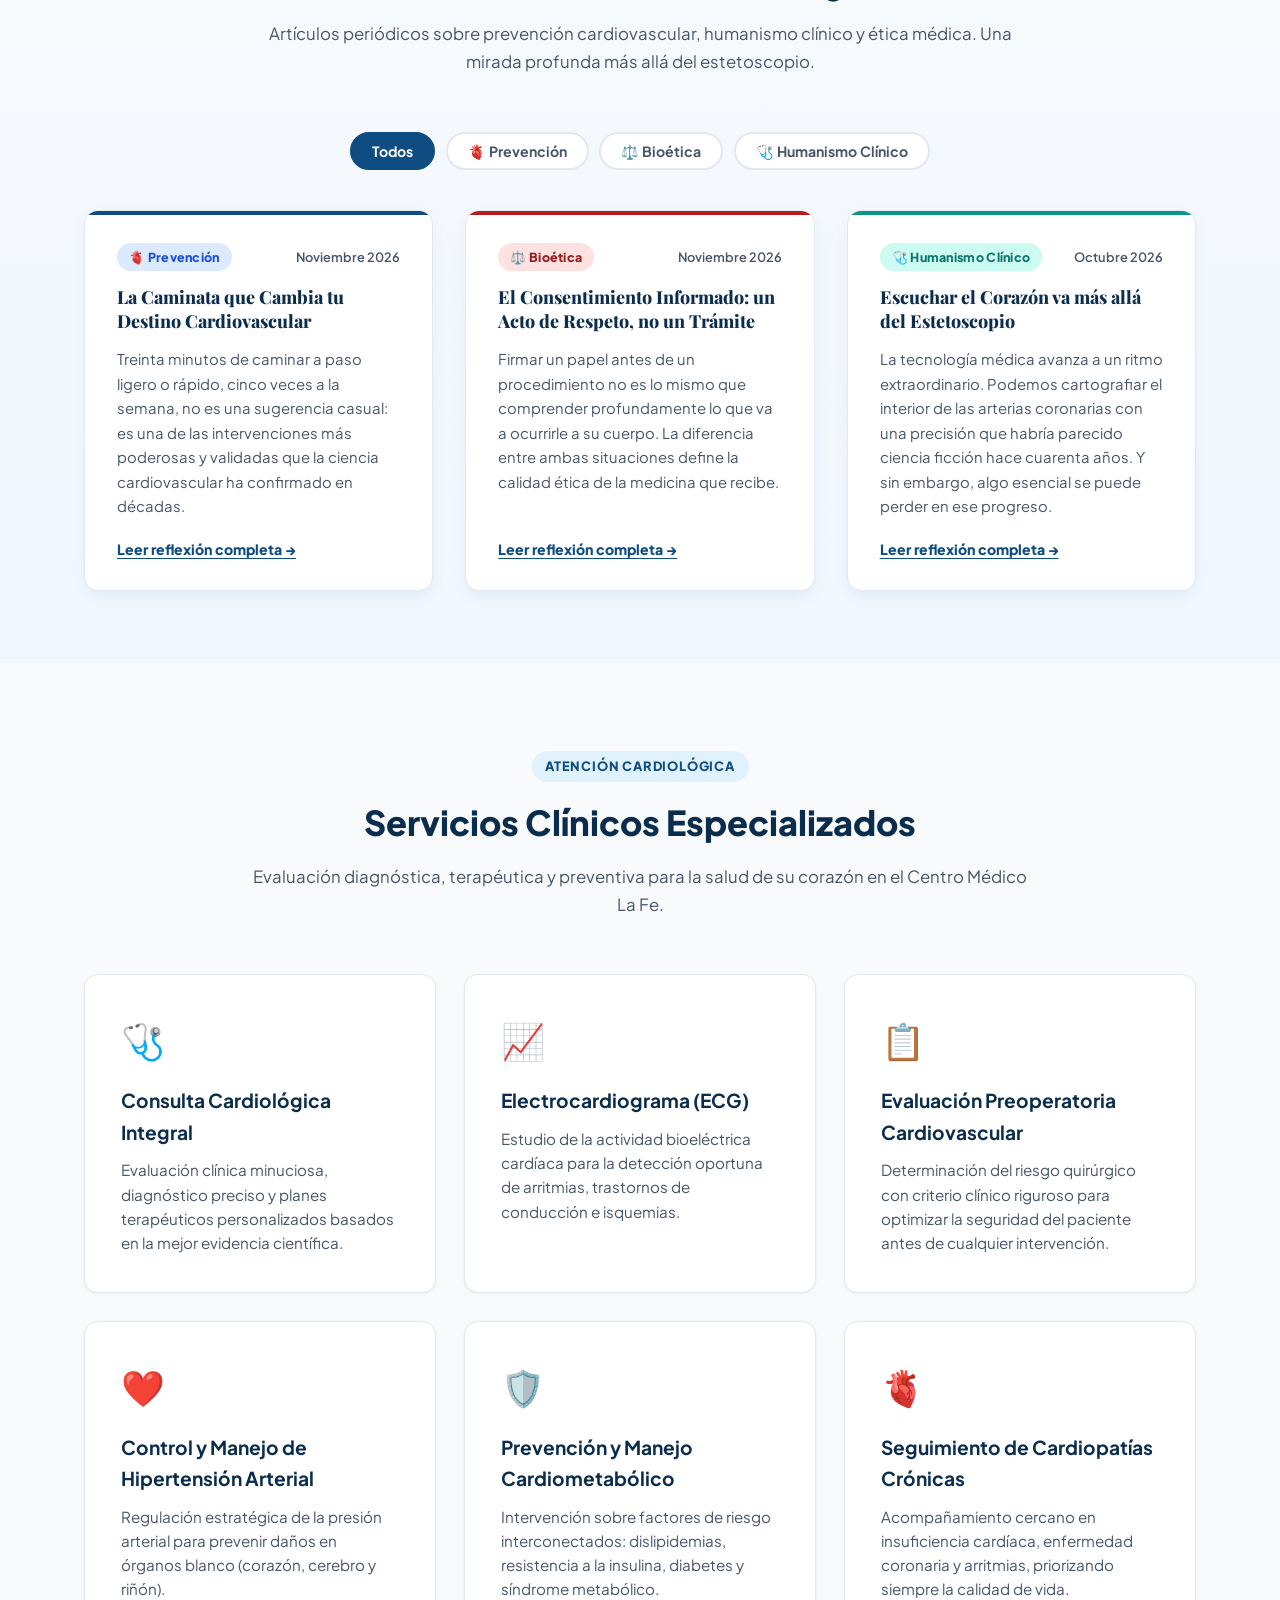
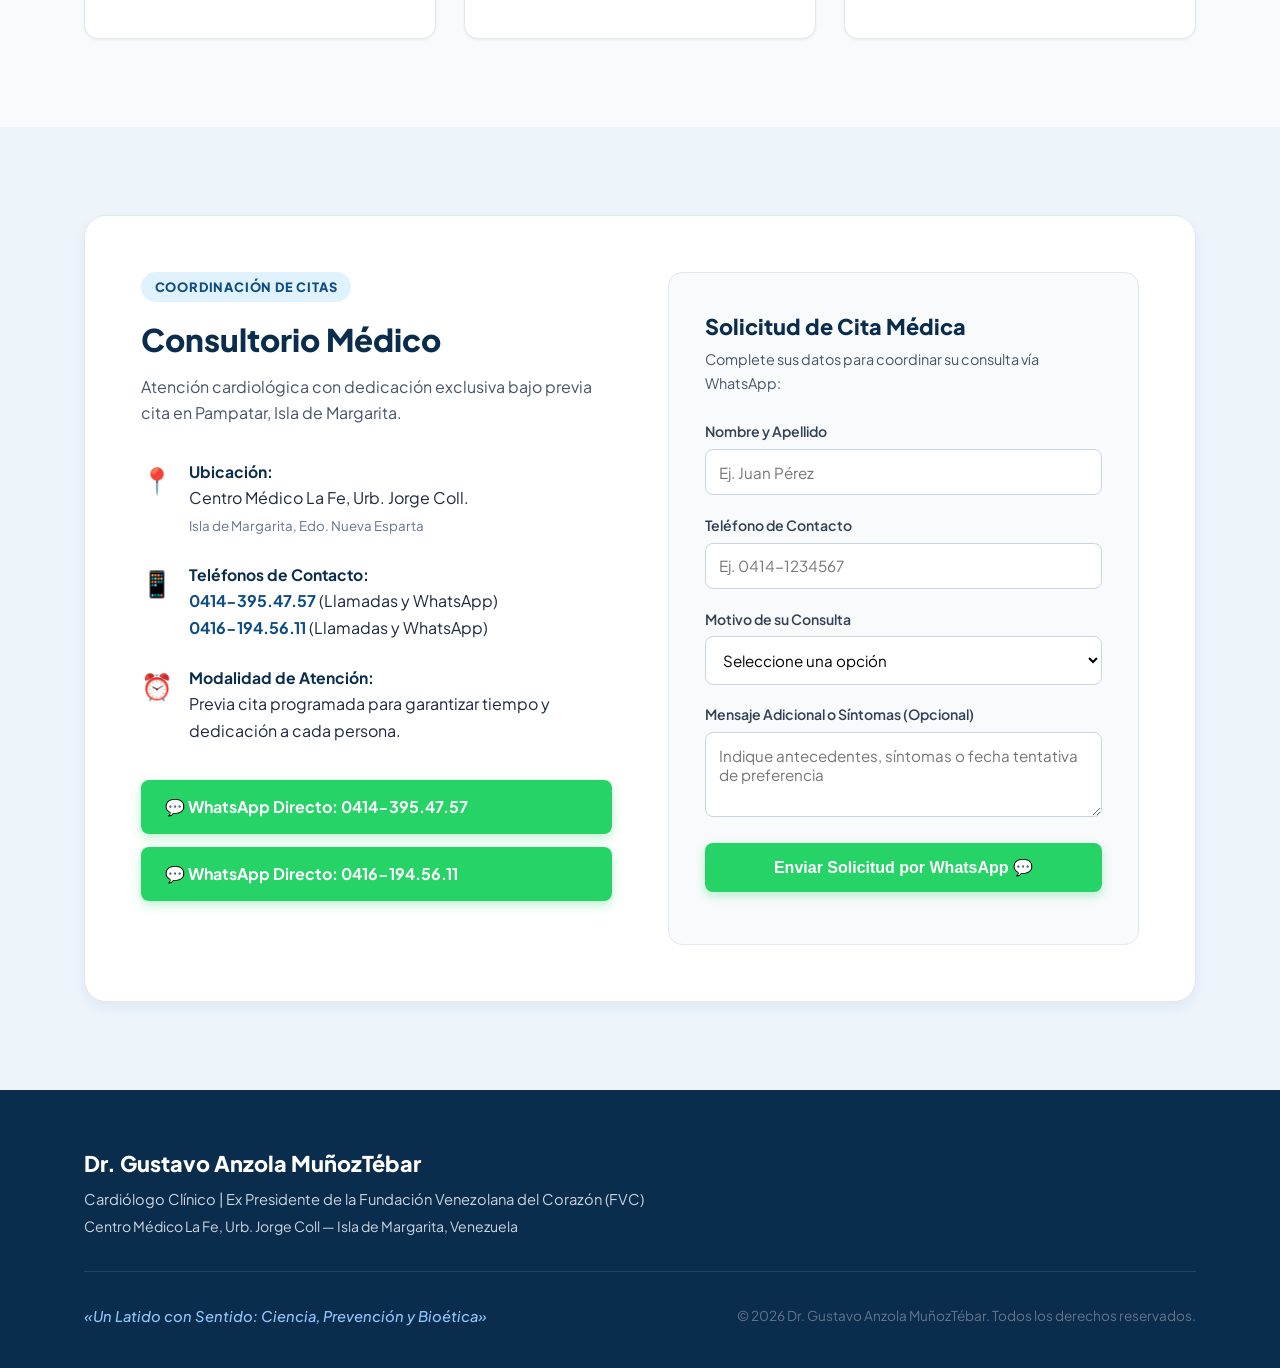
==== commit 60be4531: "Add files via upload" ====
--- a/index.html
+++ b/index.html
@@ -1,139 +1,14 @@
 <!DOCTYPE html>
 <html lang="es">
 <head>
-  <!-- CHARSET & VIEWPORT -->
-  <meta charset="UTF-8" />
-  <meta name="viewport" content="width=device-width, initial-scale=1.0" />
-  <!-- SEO BÁSICO -->
-  <title>Dr. Gustavo Anzola Muñoz Tébar | Cardiología Clínica, Prevención y Bioética</title>
-  <meta name="description"
-        content="Cardiología Clínica, Prevención y Bioética. Dr. Gustavo Anzola Muñoz Tébar. Consulta y salud cardiovascular en Centro Médico La Fe, Isla de Margarita, Venezuela." />
-  <meta name="keywords"
-        content="Dr. Gustavo Anzola, cardiólogo Margarita, cardiología Isla de Margarita, cardiólogo Venezuela, prevención cardiovascular, Centro Médico La Fe, salud cardiovascular, bioética médica" />
-  <meta name="author" content="Dr. Gustavo Anzola Muñoz Tébar" />
-  <!-- Robots e Indexación -->
-  <meta name="robots" content="index, follow" />
-  <meta name="googlebot" content="index, follow, max-snippet:-1, max-image-preview:large, max-video-preview:-1" />
-  <!-- Canonical URL -->
-  <link rel="canonical" href="https://anzolagustavo-cpu.github.io/dr-anzola/" />
-  <link rel="alternate" hreflang="es" href="https://anzolagustavo-cpu.github.io/dr-anzola/" />
-  <link rel="alternate" hreflang="x-default" href="https://anzolagustavo-cpu.github.io/dr-anzola/" />
-  <!-- OPEN GRAPH (WhatsApp, Facebook, redes sociales) -->
-  <meta property="og:type" content="profile" />
-  <meta property="og:title" content="Dr. Gustavo Anzola Muñoz Tébar | Cardiología Clínica" />
-  <meta property="og:description" content="Ciencia, Prevención y Bioética al servicio de tu corazón. Centro Médico La Fe, Isla de Margarita." />
-  <meta property="og:url" content="https://anzolagustavo-cpu.github.io/dr-anzola/" />
-  <meta property="og:locale" content="es_VE" />
-  <meta property="og:site_name" content="Dr. Gustavo Anzola — Cardiología" />
-  <meta property="profile:first_name" content="Gustavo" />
-  <meta property="profile:last_name" content="Anzola" />
-  <!-- SCHEMA.ORG (Para que Google entienda que eres Cardiólogo en Margarita) -->
-  <script type="application/ld+json">
-  {
-    "@context": "https://schema.org",
-    "@type": "Physician",
-    "@id": "https://anzolagustavo-cpu.github.io/dr-anzola/#physician",
-    "name": "Dr. Gustavo Anzola Muñoz Tébar",
-    "alternateName": "Dr. Gustavo Anzola",
-    "description": "Cardiología Clínica, Prevención y Bioética. Atención médica especializada y salud cardiovascular en Isla de Margarita.",
-    "url": "https://anzolagustavo-cpu.github.io/dr-anzola/",
-    "medicalSpecialty": [
-      "Cardiovascular",
-      "CommunityMedicine"
-    ],
-    "knowsLanguage": "es",
-    "worksFor": {
-      "@type": "MedicalOrganization",
-      "name": "Centro Médico La Fe",
-      "url": "https://anzolagustavo-cpu.github.io/dr-anzola/"
-    },
-    "address": {
-      "@type": "PostalAddress",
-      "streetAddress": "Urb. Jorge Coll",
-      "addressLocality": "Isla de Margarita",
-      "addressRegion": "Nueva Esparta",
-      "addressCountry": "VE"
-    },
-    "telephone": "+58-414-3954757"
-  }
-  </script>
-  <!-- FUENTES Y ESTILOS -->
-  <link rel="preconnect" href="https://fonts.googleapis.com">
-  <link rel="preconnect" href="https://fonts.gstatic.com" crossorigin>
-  <link href="https://fonts.googleapis.com/css2?family=Plus+Jakarta+Sans:ital,wght@0,400;0,500;0,600;0,700;0,800;1,400;1,600&family=Playfair+Display:ital,wght@0,600;0,700;1,600&display=swap" rel="stylesheet">
-  <link rel="stylesheet" href="styles.css" />
-</head>
-
-  <!-- ═══════════════════════════════════════════
-       CHARSET & VIEWPORT
-  ═══════════════════════════════════════════ -->
-  <meta charset="UTF-8" />
-  <meta name="viewport" content="width=device-width, initial-scale=1.0" />
-
-  <!-- ═══════════════════════════════════════════
-       SEO BÁSICO
-  ═══════════════════════════════════════════ -->
-  <title>Dr. Gustavo Anzola | Cardiólogo Clínico en Venezuela</title>
-
-  <meta name="description"
-        content="Dr. Gustavo Anzola, médico internista. Atención personalizada, diagnóstico clínico y seguimiento integral de tu salud. Consulta disponible en Venezuela." />
-
-  <meta name="keywords"
-        content="Dr. Anzola, médico internista, médico Venezuela, Gustavo Anzola, consulta médica, medicina interna, médico general, salud Venezuela, doctor internista Caracas" />
-
-  <meta name="author" content="Dr. Gustavo Anzola" />
-
-  <!-- Robots -->
-  <meta name="robots" content="index, follow" />
-  <meta name="googlebot" content="index, follow, max-snippet:-1, max-image-preview:large, max-video-preview:-1" />
-
-  <!-- Canonical URL -->
-  <link rel="canonical" href="https://anzolagustavo-cpu.github.io/dr-anzola/" />
-
-  <!-- hreflang español -->
-  <link rel="alternate" hreflang="es" href="https://anzolagustavo-cpu.github.io/dr-anzola/" />
-  <link rel="alternate" hreflang="x-default" href="https://anzolagustavo-cpu.github.io/dr-anzola/" />
-
-  <!-- ═══════════════════════════════════════════
-       OPEN GRAPH (Facebook, LinkedIn, WhatsApp)
-  ═══════════════════════════════════════════ -->
-  <meta property="og:type"        content="profile" />
-  <meta property="og:title"       content="Dr. Gustavo Anzola | Médico Internista en Venezuela" />
-  <meta property="og:description" content="Dr. Gustavo Anzola, médico internista. Atención personalizada, diagnóstico clínico y seguimiento integral de tu salud." />
-  <meta property="og:url"         content="https://anzolagustavo-cpu.github.io/dr-anzola/" />
-  <meta property="og:locale"      content="es_VE" />
-  <meta property="og:site_name"   content="Dr. Anzola — Médico Internista" />
-
-  <!-- ═══════════════════════════════════════════
-       SCHEMA.ORG JSON-LD — Physician (Médico)
-  ═══════════════════════════════════════════ -->
-  <script type="application/ld+json">
-  {
-    "@context": "https://schema.org",
-    "@type": "Physician",
-    "@id": "https://anzolagustavo-cpu.github.io/dr-anzola/#physician",
-    "name": "Dr. Gustavo Anzola",
-    "alternateName": "Doctor Anzola",
-    "description": "Médico internista con dedicación a la atención personalizada, el diagnóstico clínico certero y el seguimiento integral de la salud de sus pacientes en Venezuela.",
-    "url": "https://anzolagustavo-cpu.github.io/dr-anzola/",
-    "medicalSpecialty": ["InternalMedicine", "GeneralPractice"],
-    "knowsLanguage": "es",
-    "address": {
-      "@type": "PostalAddress",
-      "addressCountry": "VE",
-      "addressLocality": "Venezuela"
-    }
-  }
-  </script>
-
-  <!-- ═══════════════════════════════════════════
-       VERIFICACIÓN GOOGLE (añadir después)
-  ═══════════════════════════════════════════ -->
-  <!-- <meta name="google-site-verification" content="PEGA_TU_CODIGO_AQUI" /> -->
-
-  <!-- TUS ESTILOS ORIGINALES — NO BORRES ESTA LÍNEA -->
-  <link rel="stylesheet" href="styles.css" />
-
+    <meta charset="UTF-8">
+    <meta name="viewport" content="width=device-width, initial-scale=1.0">
+    <title>Dr. Gustavo Anzola MuñozTébar | Calculadora SCORE2-LA, Cardiología Clínica y Bioética</title>
+    <meta name="description" content="Conoce el Ritmo de tu Corazón: Calculadora de Riesgo Cardiovascular SCORE2-LA para América Latina. Manifiesto ético, prevención y consulta en Centro Médico La Fe, Isla de Margarita.">
+    <link rel="stylesheet" href="styles.css">
+    <link rel="preconnect" href="https://fonts.googleapis.com">
+    <link rel="preconnect" href="https://fonts.gstatic.com" crossorigin>
+    <link href="https://fonts.googleapis.com/css2?family=Plus+Jakarta+Sans:ital,wght@0,400;0,500;0,600;0,700;0,800;1,400;1,600&family=Playfair+Display:ital,wght@0,600;0,700;1,600&display=swap" rel="stylesheet">
 </head>
 <body>
 
@@ -149,7 +24,7 @@
         </div>
     </div>
 
-    <!-- ENCABEZADO Y MENÚ DE NAVEGACIÓN -->
+    <!-- ENCABEZADO Y NAVEGACIÓN -->
     <header class="header">
         <div class="container nav-container">
             <a href="#" class="logo">
@@ -162,10 +37,11 @@
             </a>
             <nav class="nav-links">
                 <a href="#inicio">Inicio</a>
+                <a href="#score2" class="nav-highlight">🫀 Calculadora SCORE2-LA</a>
                 <a href="#manifiesto">Manifiesto</a>
                 <a href="#pilares">Bioética</a>
                 <a href="#guia-prevencion">Guía Práctica</a>
-                <a href="#semaforo" class="nav-highlight">🚦 Semáforo de Hábitos</a>
+                <a href="#reflexiones">Reflexiones</a>
                 <a href="#servicios">Servicios</a>
                 <a href="https://wa.me/584143954757?text=Hola%20Dr.%20Gustavo%20Anzola,%20deseo%20agendar%20una%20consulta%20cardiol%C3%B3gica" target="_blank" class="btn-cita-header">Agendar Cita</a>
             </nav>
@@ -179,19 +55,19 @@
                 <div class="badge-motto">✨ Un Latido con Sentido: Ciencia, Prevención y Bioética</div>
                 <h1>Cuidar el corazón es un acto de respeto por la <span>vida y la dignidad humana</span></h1>
                 <p class="hero-desc">
-                    Más de cuatro décadas consagrados a la cardiología clínica en la Isla de Margarita. Una medicina fundamentada en la mejor evidencia científica, la prevención cuaternaria y el empoderamiento ético de cada ciudadano.
+                    Más de cuatro décadas consagrados a la cardiología clínica en la Isla de Margarita. Una medicina rigurosa fundamentada en el modelo validado <strong>SCORE2-LA</strong>, la prevención cuaternaria y el empoderamiento ético de cada persona.
                 </p>
                 <div class="hero-actions">
-                    <a href="#semaforo" class="btn-semaforo-hero">
-                        🚦 Evalúa tus Hábitos en el Semáforo
+                    <a href="#score2" class="btn-score-hero">
+                        📊 Evalúa tu Riesgo SCORE2-LA (10 Años)
                     </a>
                     <a href="https://wa.me/584143954757?text=Hola%20Dr.%20Gustavo%20Anzola,%20deseo%20agendar%20una%20consulta%20cardiol%C3%B3gica" target="_blank" class="btn-whatsapp">
                         💬 WhatsApp Citas
                     </a>
                 </div>
                 <div class="hero-badges">
-                    <span class="badge-pill">✓ +40 Años en Margarita</span>
-                    <span class="badge-pill">✓ Ex Presidente FVC</span>
+                    <span class="badge-pill">✓ Modelo Validado SCORE2-LA</span>
+                    <span class="badge-pill">✓ Privacidad Total (Cálculo Local)</span>
                     <span class="badge-pill">✓ Centro Médico La Fe</span>
                 </div>
             </div>
@@ -209,7 +85,7 @@
                     </div>
                     <div class="info-row">
                         <span class="info-title">Enfoque:</span>
-                        <span class="info-val">Prevención & Bioética Aplicada</span>
+                        <span class="info-val">SCORE2-LA & Bioética Clínica</span>
                     </div>
                     <div class="info-row">
                         <span class="info-title">Atención:</span>
@@ -222,6 +98,194 @@
                     <a href="https://wa.me/584161945611?text=Hola%20Dr.%20Gustavo%20Anzola,%20deseo%20solicitar%20informaci%C3%B3n%20sobre%20citas" target="_blank" class="btn-secondary-wa">
                         Escribir al 0416-194.56.11
                     </a>
+                </div>
+            </div>
+        </div>
+    </section>
+
+    <!-- CALCULADORA SCORE2-LA: CONOCE EL RITMO DE TU CORAZÓN -->
+    <section id="score2" class="score-section">
+        <div class="container">
+            <div class="score-calculator-card">
+                <div class="score-header">
+                    <div class="model-badge">Algoritmo Clínico Epidemiológico</div>
+                    <h2>Conoce el Ritmo de tu Corazón</h2>
+                    <h3 class="score-subtitle">Calculadora de Riesgo Cardiovascular a 10 Años (Modelo SCORE2-LA)</h3>
+                    <p class="score-desc">
+                        Herramienta de precisión matemática calibrada específicamente bajo el estándar <strong>SCORE2-LA para América Latina</strong>. Estima la probabilidad de presentar un evento cardiovascular mayor (infarto de miocardio o ACV) en los próximos 10 años, categorizado éticamente según tu grupo de edad.
+                    </p>
+                    <div class="privacy-notice">
+                        🔒 <strong>Bioética de Datos y Privacidad Absoluta:</strong> Todo el cálculo matemático ocurre de forma 100% local en tu navegador. Ningún dato clínico se envía ni se almacena en ningún servidor; se destruyen al cerrar esta página.
+                    </div>
+                </div>
+
+                <form id="score2-form" onsubmit="calcularSCORE2(event)" class="score-steps-flow">
+                    <!-- PASO 1: PERFIL SOCIODEMOGRÁFICO -->
+                    <div class="calc-step-box">
+                        <div class="step-badge">Paso 1</div>
+                        <h4>Perfil Sociodemográfico</h4>
+                        <div class="step-grid-2">
+                            <div class="form-field">
+                                <label for="score-edad">Edad (Años)</label>
+                                <select id="score-edad" required class="select-styled">
+                                    <option value="">Selecciona tu edad</option>
+                                    <optgroup label="Adultos (SCORE2 estándar: 40 a 69 años)">
+                                        <!-- Generado de 40 a 69 -->
+                                        <option value="40">40 años</option>
+                                        <option value="41">41 años</option>
+                                        <option value="42">42 años</option>
+                                        <option value="43">43 años</option>
+                                        <option value="44">44 años</option>
+                                        <option value="45">45 años</option>
+                                        <option value="46">46 años</option>
+                                        <option value="47">47 años</option>
+                                        <option value="48">48 años</option>
+                                        <option value="49">49 años</option>
+                                        <option value="50" selected>50 años</option>
+                                        <option value="51">51 años</option>
+                                        <option value="52">52 años</option>
+                                        <option value="53">53 años</option>
+                                        <option value="54">54 años</option>
+                                        <option value="55">55 años</option>
+                                        <option value="56">56 años</option>
+                                        <option value="57">57 años</option>
+                                        <option value="58">58 años</option>
+                                        <option value="59">59 años</option>
+                                        <option value="60">60 años</option>
+                                        <option value="61">61 años</option>
+                                        <option value="62">62 años</option>
+                                        <option value="63">63 años</option>
+                                        <option value="64">64 años</option>
+                                        <option value="65">65 años</option>
+                                        <option value="66">66 años</option>
+                                        <option value="67">67 años</option>
+                                        <option value="68">68 años</option>
+                                        <option value="69">69 años</option>
+                                    </optgroup>
+                                    <optgroup label="Adultos Mayores (Módulo SCORE2-OP: 70 a 89 años)">
+                                        <option value="70">70 años</option>
+                                        <option value="71">71 años</option>
+                                        <option value="72">72 años</option>
+                                        <option value="73">73 años</option>
+                                        <option value="74">74 años</option>
+                                        <option value="75">75 años</option>
+                                        <option value="76">76 años</option>
+                                        <option value="77">77 años</option>
+                                        <option value="78">78 años</option>
+                                        <option value="79">79 años</option>
+                                        <option value="80">80 años</option>
+                                        <option value="81">81 años</option>
+                                        <option value="82">82 años</option>
+                                        <option value="83">83 años</option>
+                                        <option value="84">84 años</option>
+                                        <option value="85">85 años o más</option>
+                                    </optgroup>
+                                </select>
+                                <span class="field-hint">Algoritmo calibrado para personas entre 40 y 89 años.</span>
+                            </div>
+
+                            <div class="form-field">
+                                <label>Sexo Biológico</label>
+                                <div class="toggle-buttons-group">
+                                    <label class="toggle-btn-label">
+                                        <input type="radio" name="sexo" value="hombre" checked required>
+                                        <span class="btn-toggle-styled">👨 Hombre</span>
+                                    </label>
+                                    <label class="toggle-btn-label">
+                                        <input type="radio" name="sexo" value="mujer" required>
+                                        <span class="btn-toggle-styled">👩 Mujer</span>
+                                    </label>
+                                </div>
+                                <span class="field-hint">🌎 Región: América Latina (calibración automática de fondo).</span>
+                            </div>
+                        </div>
+                    </div>
+
+                    <!-- PASO 2: ESTADO DE TABAQUISMO -->
+                    <div class="calc-step-box">
+                        <div class="step-badge">Paso 2</div>
+                        <h4>Hábito Tabáquico</h4>
+                        <p class="step-intro-text">El modelo SCORE2 penaliza fuertemente el tabaquismo activo en la sobrevida arterial:</p>
+                        <div class="toggle-buttons-group large-toggles">
+                            <label class="toggle-btn-label">
+                                <input type="radio" name="tabaquismo" value="0" checked required>
+                                <span class="btn-toggle-styled large-toggle">
+                                    <span class="toggle-icon">🚭</span>
+                                    <strong>No Fumador</strong>
+                                    <small>Nunca ha fumado o lo dejó hace más de 1 año</small>
+                                </span>
+                            </label>
+                            <label class="toggle-btn-label">
+                                <input type="radio" name="tabaquismo" value="1" required>
+                                <span class="btn-toggle-styled large-toggle alert-toggle">
+                                    <span class="toggle-icon">🚬</span>
+                                    <strong>Fumador Actual</strong>
+                                    <small>Fuma cigarrillos habitualmente</small>
+                                </span>
+                            </label>
+                        </div>
+                    </div>
+
+                    <!-- PASO 3: PARÁMETROS CLÍNICOS -->
+                    <div class="calc-step-box">
+                        <div class="step-badge">Paso 3</div>
+                        <h4>Parámetros Clínicos (Presión y Perfil Lipídico)</h4>
+                        <div class="step-grid-3">
+                            <!-- Sistólica -->
+                            <div class="form-field">
+                                <label for="score-pas">
+                                    Presión Sistólica (PAS)
+                                    <span class="val-badge" id="pas-display">125 mmHg</span>
+                                </label>
+                                <input type="range" id="score-pas" min="100" max="180" step="1" value="125" oninput="actualizarPAS(this.value)">
+                                <div class="slider-labels">
+                                    <span>100</span>
+                                    <span>120</span>
+                                    <span>140</span>
+                                    <span>160</span>
+                                    <span>180 mmHg</span>
+                                </div>
+                                <span class="field-hint">Si no la recuerda con exactitud, coloque el promedio de sus tomas habituales.</span>
+                            </div>
+
+                            <!-- Colesterol Total -->
+                            <div class="form-field">
+                                <label for="col-total">Colesterol Total (mg/dL)</label>
+                                <input type="number" id="col-total" min="120" max="350" value="200" required class="input-styled" oninput="calcularNoHDL()">
+                                <span class="field-hint">Valor típico: 150 a 240 mg/dL.</span>
+                            </div>
+
+                            <!-- Colesterol HDL -->
+                            <div class="form-field">
+                                <label for="col-hdl">Colesterol HDL ("Bueno")</label>
+                                <input type="number" id="col-hdl" min="20" max="110" value="50" required class="input-styled" oninput="calcularNoHDL()">
+                                <span class="field-hint">Valor típico: 35 a 65 mg/dL.</span>
+                            </div>
+                        </div>
+
+                        <!-- CÁLCULO VISUAL DE NO-HDL -->
+                        <div class="no-hdl-live-box">
+                            💡 <strong>Eje Central SCORE2-LA:</strong> Colesterol No-HDL calculado automáticamente = 
+                            <span id="no-hdl-val">150</span> mg/dL (Colesterol Total − HDL).
+                        </div>
+                    </div>
+
+                    <button type="submit" class="btn-calcular-score">
+                        📊 Evaluar mi Riesgo Cardiovascular (SCORE2-LA)
+                    </button>
+                </form>
+
+                <!-- PANTALLA DE RESULTADOS DEL SCORE2-LA -->
+                <div id="score2-resultado" class="score-result-panel" style="display: none;">
+                    <!-- Rellenado dinámicamente con JavaScript -->
+                </div>
+
+                <!-- DESCARGO DE RESPONSABILIDAD BIOÉTICO -->
+                <div class="score-disclaimer">
+                    <p>
+                        ⚖️ <strong>El Vínculo de Transparencia (Descargo de Responsabilidad):</strong> 
+                        Esta herramienta utiliza el modelo matemático validado <em>SCORE2-LA</em> para estimación epidemiológica regional con fines estrictamente educativos. No constituye un diagnóstico médico, no sustituye la valoración clínica integral de su cardiólogo ni dicta de forma autónoma el inicio de terapias farmacológicas.
+                    </p>
                 </div>
             </div>
         </div>
@@ -354,7 +418,7 @@
                     A veces pensamos que proteger el corazón exige transformaciones radicales, dietas costosas o extenuantes rutinas de gimnasio. La ciencia médica nos enseña lo contrario: <strong>la verdadera prevención se construye con pequeñas decisiones diarias</strong> que respetan tu ritmo de vida y tu entorno.
                 </p>
                 <div class="endotelio-callout">
-                    💡 <strong>Proteger tu salud cardiometabólica</strong> significa cuidar el <em>endotelio</em> (la capa interna de tus arterias), controlar la inflamación y ayudar a tu cuerpo a gestionar la energía sin saturarse. Aquí tienes un plan de acción práctico, realista y sostenible.
+                    💡 <strong>Proteger tu salud cardiometabólica</strong> significa cuidar el <em>endotelio</em> (la capa interna de tus arterias), controlar la inflamación y ayudar a tu cuerpo a gestionar la energía sin saturarse.
                 </div>
             </div>
 
@@ -364,27 +428,16 @@
                     <div class="guia-card-header">
                         <span class="guia-card-icon">🥗</span>
                         <div>
-                            <span class="guia-step">Paso 01</span>
+                            <span class="guia-step">Pilar 01</span>
                             <h3>Alimentación Consciente</h3>
                             <span class="guia-motto">Sumar en lugar de restar</span>
                         </div>
                     </div>
-                    <p class="guia-intro">
-                        En lugar de centrarte en lo que tienes "prohibido" comer, el enfoque moderno propone llenar tu plato de protectores naturales:
-                    </p>
                     <ul class="guia-list">
-                        <li>
-                            <strong>El poder del color:</strong> Llena la mitad de tu plato con vegetales frescos o cocidos. Los colores representan antioxidantes que protegen tus arterias del estrés oxidativo.
-                        </li>
-                        <li>
-                            <strong>Grasas amigas:</strong> Sustituye grasas saturadas por opciones que eleven tu colesterol HDL ("bueno"), como aguacate, frutos secos y aceite de oliva.
-                        </li>
-                        <li>
-                            <strong>Proteína y fibra local:</strong> Prioriza el pescado (fuente de Omega-3) y los granos (lentejas, caraotas, garbanzos). La fibra ralentiza la absorción del azúcar, protegiendo al páncreas de picos de insulina.
-                        </li>
-                        <li>
-                            <strong>El enemigo silencioso:</strong> Reduce progresivamente los productos ultraprocesados y bebidas azucaradas. No es eliminar por obligación, sino espaciar conscientemente su consumo.
-                        </li>
+                        <li><strong>El poder del color:</strong> Llena la mitad de tu plato con vegetales frescos o cocidos para proteger del estrés oxidativo.</li>
+                        <li><strong>Grasas amigas:</strong> Sustituye grasas saturadas por opciones que eleven tu colesterol HDL (aguacate, frutos secos, aceite de oliva).</li>
+                        <li><strong>Proteína y fibra local:</strong> Prioriza pescado (Omega-3) y granos (lentejas, caraotas) para evitar picos de insulina.</li>
+                        <li><strong>El enemigo silencioso:</strong> Espacia conscientemente el consumo de ultraprocesados y bebidas azucaradas.</li>
                     </ul>
                 </div>
 
@@ -393,24 +446,15 @@
                     <div class="guia-card-header">
                         <span class="guia-card-icon">🚭</span>
                         <div>
-                            <span class="guia-step">Paso 02</span>
+                            <span class="guia-step">Pilar 02</span>
                             <h3>Decir No al Tabaco</h3>
                             <span class="guia-motto">El paso más contundente</span>
                         </div>
                     </div>
-                    <p class="guia-intro">
-                        El tabaquismo es el enemigo más agresivo de tus arterias. <strong>No existe un nivel seguro de consumo de cigarrillo:</strong>
-                    </p>
                     <ul class="guia-list">
-                        <li>
-                            <strong>Daño inmediato:</strong> Cada bocanada introduce toxinas que inflaman instantáneamente las paredes de tus vasos sanguíneos, acelerando placas de ateroma y endureciendo arterias.
-                        </li>
-                        <li>
-                            <strong>Efecto multiplicador:</strong> Si ya existe sobrepeso, presión alta o azúcar elevada, el tabaco multiplica exponencialmente el riesgo de que una placa se rompa y cause infarto o ACV.
-                        </li>
-                        <li>
-                            <strong>El beneficio de parar:</strong> Al dejar de fumar, tus arterias recuperan elasticidad y dilatación de forma progresiva. El riesgo cardiovascular desciende significativamente desde el primer año.
-                        </li>
+                        <li><strong>Daño inmediato:</strong> Cada bocanada inflama los vasos sanguíneos y acelera placas de ateroma.</li>
+                        <li><strong>Efecto multiplicador:</strong> Con presión alta o sobrepeso, el tabaco multiplica exponencialmente el riesgo de infarto o ACV.</li>
+                        <li><strong>Recuperación progresiva:</strong> Al dejar de fumar, el riesgo cardiovascular desciende significativamente desde el primer año.</li>
                     </ul>
                 </div>
 
@@ -419,24 +463,15 @@
                     <div class="guia-card-header">
                         <span class="guia-card-icon">🍷</span>
                         <div>
-                            <span class="guia-step">Paso 03</span>
+                            <span class="guia-step">Pilar 03</span>
                             <h3>Moderación Real</h3>
                             <span class="guia-motto">El impacto oculto del alcohol</span>
                         </div>
                     </div>
-                    <p class="guia-intro">
-                        El consumo frecuente y/o excesivo de alcohol sabotea directamente tu equilibrio cardiometabólico:
-                    </p>
                     <ul class="guia-list">
-                        <li>
-                            <strong>Toxicidad metabólica:</strong> El alcohol aporta calorías vacías que el hígado transforma rápidamente en triglicéridos, empeorando la dislipidemia aterogénica y sobrecargando el páncreas.
-                        </li>
-                        <li>
-                            <strong>Presión y ritmo cardíaco:</strong> El consumo excesivo eleva de forma sostenida la presión arterial y aumenta el riesgo de arritmias cardíacas.
-                        </li>
-                        <li>
-                            <strong>Elección consciente:</strong> La prevención no siempre exige abstinencia absoluta, pero sí una moderación estricta. Evita consumos elevados que saturan los sistemas de desintoxicación y agreden al músculo cardíaco.
-                        </li>
+                        <li><strong>Toxicidad metabólica:</strong> El hígado transforma calorías de alcohol en triglicéridos, sobrecargando el páncreas.</li>
+                        <li><strong>Presión y ritmo:</strong> El exceso eleva sostenidamente la presión arterial y detona arritmias.</li>
+                        <li><strong>Elección consciente:</strong> Evita consumos elevados que saturan los sistemas de desintoxicación cardíaca.</li>
                     </ul>
                 </div>
 
@@ -445,24 +480,15 @@
                     <div class="guia-card-header">
                         <span class="guia-card-icon">🚶</span>
                         <div>
-                            <span class="guia-step">Paso 04</span>
+                            <span class="guia-step">Pilar 04</span>
                             <h3>Movimiento Funcional</h3>
                             <span class="guia-motto">Rompe el sedentarismo</span>
                         </div>
                     </div>
-                    <p class="guia-intro">
-                        El ejercicio no solo quema calorías; es el medicamento más potente para activar los transportadores de glucosa y bajar la resistencia a la insulina:
-                    </p>
                     <ul class="guia-list">
-                        <li>
-                            <strong>La regla de los 30 minutos:</strong> Caminar a paso alegre 30 minutos, 5 días a la semana, reduce drásticamente el riesgo de infarto de miocardio.
-                        </li>
-                        <li>
-                            <strong>Movimiento invisible:</strong> Suma movimiento a tu día a día: sube por escaleras, camina mientras hablas por teléfono o estaciónate un poco más lejos.
-                        </li>
-                        <li>
-                            <strong>Pausas activas:</strong> Si trabajas sentado, levántate cada hora por 2 minutos para estirarte o caminar. Esto reactiva la circulación y la función endotelial.
-                        </li>
+                        <li><strong>Regla de los 30 minutos:</strong> Caminar a paso ligero o rápido 30 min, 5 veces a la semana, reduce drásticamente el riesgo de infarto.</li>
+                        <li><strong>Movimiento invisible:</strong> Sube escaleras y camina mientras hablas por teléfono.</li>
+                        <li><strong>Pausas activas:</strong> Levántate cada hora por 2 minutos si trabajas sentado para reactivar el endotelio.</li>
                     </ul>
                 </div>
 
@@ -471,157 +497,121 @@
                     <div class="guia-card-header">
                         <span class="guia-card-icon">😴</span>
                         <div>
-                            <span class="guia-step">Paso 05</span>
+                            <span class="guia-step">Pilar 05</span>
                             <h3>Descanso Reparador</h3>
                             <span class="guia-motto">Gestión del estrés diario</span>
                         </div>
                     </div>
-                    <p class="guia-intro">
-                        El estrés crónico y la falta de sueño elevan el cortisol y la adrenalina, hormonas que aumentan la presión arterial y descontrolan el azúcar:
-                    </p>
                     <ul class="guia-list">
-                        <li>
-                            <strong>Higiene del sueño:</strong> Duerme entre 7 y 8 horas continuas. Apaga las pantallas (teléfono, TV) al menos 30 minutos antes; la luz azul altera la melatonina.
-                        </li>
-                        <li>
-                            <strong>Respira consciente:</strong> Dedica solo 5 minutos al día a respirar profundamente (inhala en 4 segundos, retén 4 y exhala en 4). Activa el sistema parasimpático, bajando el pulso y relajando tus arterias.
-                        </li>
+                        <li><strong>Higiene del sueño:</strong> Duerme 7 a 8 horas continuas y apaga pantallas 30 minutos antes.</li>
+                        <li><strong>Respiración consciente:</strong> 5 minutos diarios inhalando en 4s, reteniendo en 4s y exhalando en 4s para relajar las arterias.</li>
                     </ul>
                 </div>
             </div>
         </div>
     </section>
 
-    <!-- HERRAMIENTA INTERACTIVA: EL SEMÁFORO DE MIS HÁBITOS -->
-    <section id="semaforo" class="semaforo-section">
+    <!-- ═══════════════════════════════════════════════════════════════
+         SECCIÓN: REFLEXIONES — PREVENCIÓN Y BIOÉTICA
+         CÓMO AGREGAR UN NUEVO ARTÍCULO:
+           1. Copie uno de los bloques <article class="reflexion-card"> ... </article>
+           2. Péguelo al inicio de la lista (antes del primer <article>)
+           3. Actualice: data-categoria, el badge, la fecha, el título,
+              el extracto y el contenido dentro del <div class="reflexion-modal-body">
+         ═══════════════════════════════════════════════════════════════ -->
+    <section id="reflexiones" class="reflexiones-section">
         <div class="container">
-            <div class="semaforo-box">
-                <div class="semaforo-intro">
-                    <span class="badge-tool">🛠️ Herramienta Interactiva</span>
-                    <h2>El Semáforo de mis Hábitos</h2>
-                    <p class="tool-desc">
-                        Para ayudarte a evaluar tu punto de partida sin juzgarte. Responde estas 5 preguntas breves sobre tu rutina actual y obtén una orientación médica ética, veraz y personalizada.
-                    </p>
-                </div>
-
-                <form id="semaforo-form" onsubmit="handleSemaforo(event)" class="semaforo-interactive-form">
-                    <!-- Pregunta 1: Tabaco -->
-                    <div class="pregunta-card">
-                        <label class="pregunta-label">
-                            <span class="q-icon">🚭</span> 1. ¿Fumas cigarrillo o utilizas vaporizadores?
-                        </label>
-                        <div class="opciones-grid">
-                            <label class="opcion-radio">
-                                <input type="radio" name="tabaco" value="0" required>
-                                <span>No fumo / Nunca he fumado</span>
-                            </label>
-                            <label class="opcion-radio">
-                                <input type="radio" name="tabaco" value="1">
-                                <span>Lo dejé hace menos de 1 año o vapeo ocasionalmente</span>
-                            </label>
-                            <label class="opcion-radio">
-                                <input type="radio" name="tabaco" value="3">
-                                <span>Fumo cigarrillos o vapeo a diario</span>
-                            </label>
-                        </div>
-                    </div>
-
-                    <!-- Pregunta 2: Alcohol -->
-                    <div class="pregunta-card">
-                        <label class="pregunta-label">
-                            <span class="q-icon">🍷</span> 2. ¿Cómo es tu consumo de bebidas alcohólicas?
-                        </label>
-                        <div class="opciones-grid">
-                            <label class="opcion-radio">
-                                <input type="radio" name="alcohol" value="0" required>
-                                <span>No consumo o es muy esporádico (1 trago ocasional)</span>
-                            </label>
-                            <label class="opcion-radio">
-                                <input type="radio" name="alcohol" value="1">
-                                <span>Consumo social moderado en fines de semana</span>
-                            </label>
-                            <label class="opcion-radio">
-                                <input type="radio" name="alcohol" value="2">
-                                <span>Consumo frecuente o episodios de consumo elevado</span>
-                            </label>
-                        </div>
-                    </div>
-
-                    <!-- Pregunta 3: Movimiento / Ejercicio -->
-                    <div class="pregunta-card">
-                        <label class="pregunta-label">
-                            <span class="q-icon">🚶</span> 3. ¿Cuánto movimiento o actividad física realizas por semana?
-                        </label>
-                        <div class="opciones-grid">
-                            <label class="opcion-radio">
-                                <input type="radio" name="actividad" value="0" required>
-                                <span>Camino a paso alegre o me ejercito al menos 150 min semanales</span>
-                            </label>
-                            <label class="opcion-radio">
-                                <input type="radio" name="actividad" value="1">
-                                <span>Hago algo de movimiento, pero paso muchas horas sentado</span>
-                            </label>
-                            <label class="opcion-radio">
-                                <input type="radio" name="actividad" value="2">
-                                <span>Sedentarismo casi total en mi día a día</span>
-                            </label>
-                        </div>
-                    </div>
-
-                    <!-- Pregunta 4: Alimentación -->
-                    <div class="pregunta-card">
-                        <label class="pregunta-label">
-                            <span class="q-icon">🥗</span> 4. ¿Cómo compones habitualmente tus comidas principales?
-                        </label>
-                        <div class="opciones-grid">
-                            <label class="opcion-radio">
-                                <input type="radio" name="alimentacion" value="0" required>
-                                <span>Muchos vegetales, granos, pescado y pocas bebidas azucaradas</span>
-                            </label>
-                            <label class="opcion-radio">
-                                <input type="radio" name="alimentacion" value="1">
-                                <span>A veces como saludable, pero consumo ultraprocesados con frecuencia</span>
-                            </label>
-                            <label class="opcion-radio">
-                                <input type="radio" name="alimentacion" value="2">
-                                <span>Consumo diario de frituras, refrescos y comida ultraprocesada</span>
-                            </label>
-                        </div>
-                    </div>
-
-                    <!-- Pregunta 5: Descanso y Estrés -->
-                    <div class="pregunta-card">
-                        <label class="pregunta-label">
-                            <span class="q-icon">😴</span> 5. ¿Cómo consideras tu descanso nocturno y nivel de estrés?
-                        </label>
-                        <div class="opciones-grid">
-                            <label class="opcion-radio">
-                                <input type="radio" name="descanso" value="0" required>
-                                <span>Duermo 7-8 horas y gestiono conscientemente mis pausas</span>
-                            </label>
-                            <label class="opcion-radio">
-                                <input type="radio" name="descanso" value="1">
-                                <span>Duermo menos de 6 horas o siento tensión laboral/familiar frecuente</span>
-                            </label>
-                            <label class="opcion-radio">
-                                <input type="radio" name="descanso" value="2">
-                                <span>Insomnio persistente y niveles de estrés muy elevados</span>
-                            </label>
-                        </div>
-                    </div>
-
-                    <button type="submit" class="btn-evaluar-semaforo">
-                        🔍 Calcular mi Resultado en el Semáforo
-                    </button>
-                </form>
-
-                <!-- RESULTADO DINÁMICO DEL SEMÁFORO -->
-                <div id="semaforo-resultado" class="semaforo-resultado-panel" style="display: none;">
-                    <!-- Se llena con JavaScript dinámicamente -->
-                </div>
-            </div>
+            <div class="section-header">
+                <span class="section-tag">Prevención &amp; Bioética</span>
+                <h2>Reflexiones del Cardiólogo</h2>
+                <p>Artículos periódicos sobre prevención cardiovascular, humanismo clínico y ética médica. Una mirada profunda más allá del estetoscopio.</p>
+            </div>
+
+            <!-- FILTROS DE CATEGORÍA -->
+            <div class="reflexiones-filtros">
+                <button class="filtro-btn active" data-filtro="all">Todos</button>
+                <button class="filtro-btn" data-filtro="prevencion">🫀 Prevención</button>
+                <button class="filtro-btn" data-filtro="bioetica">⚖️ Bioética</button>
+                <button class="filtro-btn" data-filtro="humanismo">🩺 Humanismo Clínico</button>
+            </div>
+
+            <!-- GRID DE ARTÍCULOS -->
+            <div class="reflexiones-grid" id="reflexiones-grid">
+
+                <!-- ═══ ARTÍCULO 1: PREVENCIÓN ═══ -->
+                <article class="reflexion-card" data-categoria="prevencion">
+                    <div class="reflexion-card-top">
+                        <span class="reflexion-badge badge-prevencion">🫀 Prevención</span>
+                        <span class="reflexion-fecha">Noviembre 2026</span>
+                    </div>
+                    <h3 class="reflexion-titulo">La Caminata que Cambia tu Destino Cardiovascular</h3>
+                    <p class="reflexion-extracto">Treinta minutos de caminar a paso ligero o rápido, cinco veces a la semana, no es una sugerencia casual: es una de las intervenciones más poderosas y validadas que la ciencia cardiovascular ha confirmado en décadas.</p>
+                    <button class="reflexion-leer-btn" onclick="abrirReflexion('art-01')">Leer reflexión completa →</button>
+
+                    <!-- CONTENIDO COMPLETO (oculto, se abre en modal) -->
+                    <div id="art-01" class="reflexion-modal-body" style="display:none;">
+                        <p>Treinta minutos de caminar a paso ligero o rápido, cinco veces a la semana, no es una sugerencia casual: es una de las intervenciones más poderosas y validadas que la ciencia cardiovascular ha confirmado en décadas.</p>
+                        <p>Cuando usted camina con ritmo sostenido, su corazón bombea con mayor eficiencia, el endotelio —esa delgada membrana que tapiza sus arterias— libera óxido nítrico que las relaja y las protege, y sus células musculares empiezan a consumir glucosa sin necesitar insulina. En apenas 8 semanas de constancia, la presión arterial sistólica puede reducirse 5 a 7 mmHg, equivalente al efecto de algunos medicamentos antihipertensivos.</p>
+                        <p>El gran enemigo no es la incapacidad física: es la cultura del sedentarismo. Hemos normalizado el automóvil para 200 metros, el ascensor para dos pisos, la silla durante ocho horas continuas. Cada una de estas pequeñas decisiones acumula silenciosamente el riesgo de infarto y accidente cerebrovascular.</p>
+                        <p><strong>La prescripción es sencilla y no tiene costo:</strong> camine a paso ligero o rápido 30 minutos, 5 veces a la semana. Puede dividirlos en dos tramos de 15 minutos si su agenda es apretada. Use zapatos cómodos, escuche música o un podcast, y convierta ese tiempo en un ritual de salud que respeta su propio corazón.</p>
+                        <p><em>— Dr. Gustavo Anzola MuñozTébar, Cardiólogo Clínico</em></p>
+                    </div>
+                </article>
+
+                <!-- ═══ ARTÍCULO 2: BIOÉTICA ═══ -->
+                <article class="reflexion-card" data-categoria="bioetica">
+                    <div class="reflexion-card-top">
+                        <span class="reflexion-badge badge-bioetica">⚖️ Bioética</span>
+                        <span class="reflexion-fecha">Noviembre 2026</span>
+                    </div>
+                    <h3 class="reflexion-titulo">El Consentimiento Informado: un Acto de Respeto, no un Trámite</h3>
+                    <p class="reflexion-extracto">Firmar un papel antes de un procedimiento no es lo mismo que comprender profundamente lo que va a ocurrirle a su cuerpo. La diferencia entre ambas situaciones define la calidad ética de la medicina que recibe.</p>
+                    <button class="reflexion-leer-btn" onclick="abrirReflexion('art-02')">Leer reflexión completa →</button>
+
+                    <div id="art-02" class="reflexion-modal-body" style="display:none;">
+                        <p>En la bioética médica contemporánea, el principio de autonomía ocupa un lugar central: cada persona tiene el derecho inalienable de tomar decisiones informadas sobre su propio cuerpo y su tratamiento. El consentimiento informado nació de esta convicción.</p>
+                        <p>Sin embargo, con frecuencia se ha reducido a un trámite burocrático: una hoja densa en lenguaje técnico, firmada apresuradamente en la sala de espera. Esto no es consentimiento informado; es una cobertura legal que traiciona el espíritu de lo que debería ser.</p>
+                        <p>Un verdadero consentimiento informado requiere tiempo, lenguaje claro y espacio para preguntar. Significa que el médico explica en palabras comprensibles: qué se va a hacer, por qué, qué riesgos existen, qué alternativas hay y qué ocurre si se decide no hacer nada. Y significa que el paciente responde no desde el miedo o la presión, sino desde la comprensión genuina.</p>
+                        <p><strong>En mi práctica cardiológica</strong>, considero que la consulta debe ser un espacio de diálogo real. Ningún paciente debe salir de mi consultorio sin entender su diagnóstico, su tratamiento y sus opciones. La letra pequeña es una señal de alarma; la claridad, una obligación ética.</p>
+                        <p><em>— Dr. Gustavo Anzola MuñozTébar, Cardiólogo Clínico | Bioética Médica</em></p>
+                    </div>
+                </article>
+
+                <!-- ═══ ARTÍCULO 3: HUMANISMO CLÍNICO ═══ -->
+                <article class="reflexion-card" data-categoria="humanismo">
+                    <div class="reflexion-card-top">
+                        <span class="reflexion-badge badge-humanismo">🩺 Humanismo Clínico</span>
+                        <span class="reflexion-fecha">Octubre 2026</span>
+                    </div>
+                    <h3 class="reflexion-titulo">Escuchar el Corazón va más allá del Estetoscopio</h3>
+                    <p class="reflexion-extracto">La tecnología médica avanza a un ritmo extraordinario. Podemos cartografiar el interior de las arterias coronarias con una precisión que habría parecido ciencia ficción hace cuarenta años. Y sin embargo, algo esencial se puede perder en ese progreso.</p>
+                    <button class="reflexion-leer-btn" onclick="abrirReflexion('art-03')">Leer reflexión completa →</button>
+
+                    <div id="art-03" class="reflexion-modal-body" style="display:none;">
+                        <p>La tecnología médica avanza a un ritmo extraordinario. Podemos cartografiar el interior de las arterias coronarias con una precisión que habría parecido ciencia ficción hace cuarenta años. Y sin embargo, algo esencial se puede perder en ese progreso: la escucha humana, profunda y genuina.</p>
+                        <p>Cuando un paciente entra al consultorio, trae consigo mucho más que sus síntomas físicos. Trae sus miedos sobre la muerte, su preocupación por la familia que depende de él, su vergüenza por los hábitos que sabe nocivos pero no ha podido cambiar, su desconfianza acumulada de consultas anteriores donde sintió que no fue visto como persona sino como caso clínico.</p>
+                        <p>La medicina humanista no rechaza la tecnología; la subordina al servicio de la persona. El ecocardiograma más sofisticado no reemplaza la pregunta: «¿Cómo se ha sentido usted emocionalmente este último mes?». Los niveles de colesterol son datos; la historia detrás de por qué ese paciente come lo que come es la clave para cambiarlo realmente.</p>
+                        <p><strong>Cuatro décadas de práctica cardiológica</strong> me han enseñado que los pacientes que se sienten genuinamente escuchados son los que mejor adhieren al tratamiento, los que más preguntan, los que más cambian. La consulta como acto de humanidad es, también, la consulta más clínicamente efectiva.</p>
+                        <p><em>— Dr. Gustavo Anzola MuñozTébar, Cardiólogo Clínico | Bioética Médica</em></p>
+                    </div>
+                </article>
+
+            </div><!-- /reflexiones-grid -->
         </div>
     </section>
+
+    <!-- MODAL DE LECTURA COMPLETA -->
+    <div id="reflexion-modal" class="reflexion-modal-overlay" onclick="cerrarReflexion(event)" style="display:none;">
+        <div class="reflexion-modal-container">
+            <button class="reflexion-modal-close" onclick="cerrarReflexion()">✕ Cerrar</button>
+            <div class="reflexion-modal-badge-row">
+                <span id="modal-badge" class="reflexion-badge"></span>
+                <span id="modal-fecha" class="reflexion-fecha"></span>
+            </div>
+            <h2 id="modal-titulo" class="reflexion-modal-titulo"></h2>
+            <div id="modal-contenido" class="reflexion-modal-contenido"></div>
+        </div>
+    </div>
 
     <!-- SECCIÓN DE SERVICIOS CLÍNICOS -->
     <section id="servicios" class="servicios">
@@ -734,7 +724,7 @@
                                 <option value="Evaluación Preoperatoria / Riesgo Quirúrgico">Evaluación Preoperatoria / Riesgo Quirúrgico</option>
                                 <option value="Electrocardiograma">Electrocardiograma (ECG)</option>
                                 <option value="Chequeo Preventivo Integral">Chequeo Preventivo de Rutina</option>
-                                <option value="Orientación según Semáforo de Hábitos">Orientación según Semáforo de Hábitos</option>
+                                <option value="Evaluación según Resultado SCORE2-LA">Evaluación según Resultado SCORE2-LA</option>
                             </select>
                         </div>
                         <div class="form-group">
--- a/styles.css
+++ b/styles.css
@@ -1,4 +1,4 @@
-/* STYLES.CSS - Dr. Gustavo Anzola MuñozTébar | Cardiología Clínica y Bioética */
+/* STYLES.CSS - Dr. Gustavo Anzola MuñozTébar | Cardiología Clínica, SCORE2-LA y Bioética */
 :root {
     --primary: #0f4c81;         /* Azul médico institucional */
     --primary-dark: #0a2d4d;
@@ -12,12 +12,12 @@
     --bg-subtle: #f1f5f9;
     --white: #ffffff;
     --border-color: #e2e8f0;
-    --verde-semaforo: #16a34a;
-    --amarillo-semaforo: #d97706;
-    --rojo-semaforo: #dc2626;
+    --verde-score: #16a34a;
+    --amarillo-score: #d97706;
+    --rojo-score: #dc2626;
     --radius-sm: 8px;
     --radius-md: 14px;
-    --radius-lg: 20px;
+    --radius-lg: 22px;
     --shadow-sm: 0 1px 3px rgba(0,0,0,0.06);
     --shadow-md: 0 6px 16px -2px rgba(15, 76, 129, 0.08);
     --shadow-lg: 0 16px 28px -6px rgba(15, 76, 129, 0.12);
@@ -133,8 +133,8 @@
     color: var(--primary);
 }
 .nav-highlight {
-    color: #b45309 !important;
-    font-weight: 700 !important;
+    color: #0d9488 !important;
+    font-weight: 800 !important;
 }
 .btn-cita-header {
     background-color: var(--primary);
@@ -208,21 +208,21 @@
     gap: 1rem;
     margin-bottom: 2.25rem;
 }
-.btn-semaforo-hero {
-    background-color: #0d9488;
+.btn-score-hero {
+    background-color: #0f766e;
     color: var(--white);
     text-decoration: none;
-    padding: 0.85rem 1.5rem;
+    padding: 0.85rem 1.6rem;
     border-radius: var(--radius-sm);
     font-weight: 700;
     display: inline-flex;
     align-items: center;
     gap: 0.5rem;
-    box-shadow: 0 4px 12px rgba(13, 148, 136, 0.3);
+    box-shadow: 0 4px 14px rgba(15, 118, 110, 0.35);
     transition: all 0.2s;
 }
-.btn-semaforo-hero:hover {
-    background-color: #0f766e;
+.btn-score-hero:hover {
+    background-color: #115e59;
     transform: translateY(-2px);
 }
 .btn-whatsapp {
@@ -323,6 +323,425 @@
 }
 .btn-secondary-wa:hover {
     background: #d1f4df;
+}
+
+/* ========================================================= */
+/* SECCIÓN CALCULADORA SCORE2-LA */
+/* ========================================================= */
+.score-section {
+    padding: 5.5rem 0;
+    background: linear-gradient(135deg, #09233f 0%, #0f4c81 60%, #164e63 100%);
+    color: #ffffff;
+}
+.score-calculator-card {
+    max-width: 900px;
+    margin: 0 auto;
+    background: #ffffff;
+    color: var(--text-dark);
+    border-radius: var(--radius-lg);
+    padding: 3.5rem;
+    box-shadow: 0 25px 50px -12px rgba(0, 0, 0, 0.35);
+    border: 1px solid rgba(255, 255, 255, 0.2);
+}
+.score-header {
+    text-align: center;
+    margin-bottom: 2.75rem;
+}
+.model-badge {
+    display: inline-block;
+    background: #ccfbf1;
+    color: #0f766e;
+    font-weight: 800;
+    font-size: 0.8rem;
+    padding: 0.35rem 0.9rem;
+    border-radius: 50px;
+    text-transform: uppercase;
+    letter-spacing: 0.8px;
+    margin-bottom: 0.75rem;
+}
+.score-header h2 {
+    font-size: 2.4rem;
+    color: var(--primary-dark);
+    font-weight: 800;
+    margin-bottom: 0.25rem;
+}
+.score-subtitle {
+    font-size: 1.15rem;
+    color: #0d9488;
+    font-weight: 700;
+    margin-bottom: 1rem;
+}
+.score-desc {
+    color: var(--text-muted);
+    font-size: 1.05rem;
+    line-height: 1.7;
+    max-width: 760px;
+    margin: 0 auto 1.5rem;
+}
+.privacy-notice {
+    background: #f0fdf4;
+    border: 1px solid #bbf7d0;
+    color: #166534;
+    padding: 0.9rem 1.25rem;
+    border-radius: var(--radius-sm);
+    font-size: 0.92rem;
+    max-width: 760px;
+    margin: 0 auto;
+    text-align: left;
+}
+
+/* PASOS DE LA CALCULADORA */
+.score-steps-flow {
+    display: flex;
+    flex-direction: column;
+    gap: 1.75rem;
+}
+.calc-step-box {
+    background: var(--bg-light);
+    border: 1px solid var(--border-color);
+    border-radius: var(--radius-md);
+    padding: 1.75rem 2rem;
+    position: relative;
+}
+.step-badge {
+    position: absolute;
+    top: 1.25rem;
+    right: 1.5rem;
+    background: var(--primary-dark);
+    color: #ffffff;
+    font-size: 0.75rem;
+    font-weight: 800;
+    text-transform: uppercase;
+    padding: 0.2rem 0.65rem;
+    border-radius: 4px;
+    letter-spacing: 0.5px;
+}
+.calc-step-box h4 {
+    font-size: 1.25rem;
+    font-weight: 800;
+    color: var(--primary-dark);
+    margin-bottom: 1.25rem;
+}
+.step-intro-text {
+    font-size: 0.95rem;
+    color: var(--text-muted);
+    margin-bottom: 1rem;
+}
+.step-grid-2 {
+    display: grid;
+    grid-template-columns: 1fr 1fr;
+    gap: 1.75rem;
+}
+.step-grid-3 {
+    display: grid;
+    grid-template-columns: 1.2fr 0.9fr 0.9fr;
+    gap: 1.5rem;
+    align-items: flex-start;
+}
+.form-field {
+    display: flex;
+    flex-direction: column;
+    gap: 0.4rem;
+}
+.form-field label {
+    font-size: 0.9rem;
+    font-weight: 700;
+    color: #334155;
+    display: flex;
+    justify-content: space-between;
+    align-items: center;
+}
+.val-badge {
+    background: #0f766e;
+    color: #ffffff;
+    font-size: 0.8rem;
+    padding: 0.15rem 0.55rem;
+    border-radius: 4px;
+}
+.field-hint {
+    font-size: 0.8rem;
+    color: #64748b;
+    margin-top: 0.2rem;
+}
+.select-styled, .input-styled {
+    padding: 0.8rem;
+    border: 1.5px solid #cbd5e1;
+    border-radius: var(--radius-sm);
+    font-size: 0.95rem;
+    font-family: inherit;
+    background: #ffffff;
+    color: var(--text-dark);
+    font-weight: 600;
+    transition: all 0.2s;
+}
+.select-styled:focus, .input-styled:focus {
+    outline: none;
+    border-color: #0f766e;
+    box-shadow: 0 0 0 3px rgba(15, 118, 110, 0.15);
+}
+
+/* TOGGLES INTERACTIVOS */
+.toggle-buttons-group {
+    display: flex;
+    gap: 0.75rem;
+}
+.toggle-btn-label {
+    flex: 1;
+    cursor: pointer;
+}
+.toggle-btn-label input[type="radio"] {
+    display: none;
+}
+.btn-toggle-styled {
+    display: flex;
+    align-items: center;
+    justify-content: center;
+    padding: 0.8rem 1rem;
+    background: #ffffff;
+    border: 1.5px solid #cbd5e1;
+    border-radius: var(--radius-sm);
+    font-weight: 700;
+    font-size: 0.95rem;
+    color: #334155;
+    transition: all 0.2s;
+}
+.toggle-btn-label input[type="radio"]:checked + .btn-toggle-styled {
+    background: #0f766e;
+    color: #ffffff;
+    border-color: #0f766e;
+    box-shadow: 0 4px 10px rgba(15, 118, 110, 0.25);
+}
+.large-toggles {
+    display: grid;
+    grid-template-columns: 1fr 1fr;
+    gap: 1rem;
+}
+.large-toggle {
+    flex-direction: column;
+    padding: 1.25rem 1rem;
+    text-align: center;
+    gap: 0.35rem;
+}
+.toggle-icon {
+    font-size: 1.8rem;
+    margin-bottom: 0.2rem;
+}
+.large-toggle small {
+    font-size: 0.78rem;
+    font-weight: 500;
+    opacity: 0.85;
+}
+.alert-toggle:hover {
+    border-color: var(--accent);
+}
+.toggle-btn-label input[type="radio"]:checked + .alert-toggle {
+    background: var(--accent);
+    border-color: var(--accent);
+    color: #ffffff;
+    box-shadow: 0 4px 10px rgba(185, 28, 28, 0.3);
+}
+
+/* SLIDER SISTÓLICA */
+input[type="range"] {
+    width: 100%;
+    accent-color: #0f766e;
+    cursor: pointer;
+    margin-top: 0.5rem;
+}
+.slider-labels {
+    display: flex;
+    justify-content: space-between;
+    font-size: 0.75rem;
+    color: #94a3b8;
+    font-weight: 600;
+}
+.no-hdl-live-box {
+    margin-top: 1.25rem;
+    background: #e0f2fe;
+    color: #0369a1;
+    padding: 0.75rem 1.25rem;
+    border-radius: var(--radius-sm);
+    font-size: 0.92rem;
+    border: 1px solid #bae6fd;
+}
+#no-hdl-val {
+    font-weight: 800;
+    font-size: 1.1rem;
+    color: var(--primary-dark);
+}
+
+/* BOTÓN DE CALCULAR */
+.btn-calcular-score {
+    width: 100%;
+    background: linear-gradient(135deg, #0f766e 0%, #115e59 100%);
+    color: #ffffff;
+    border: none;
+    padding: 1.15rem;
+    border-radius: var(--radius-sm);
+    font-size: 1.15rem;
+    font-weight: 800;
+    cursor: pointer;
+    box-shadow: 0 6px 18px rgba(15, 118, 110, 0.35);
+    transition: all 0.2s;
+    margin-top: 0.5rem;
+}
+.btn-calcular-score:hover {
+    background: linear-gradient(135deg, #115e59 0%, #134e4a 100%);
+    transform: translateY(-2px);
+    box-shadow: 0 8px 24px rgba(15, 118, 110, 0.45);
+}
+
+/* PANTALLA DE RESULTADOS DEL SCORE2-LA */
+.score-result-panel {
+    margin-top: 2.5rem;
+    animation: fadeIn 0.4s ease-out;
+}
+@keyframes fadeIn {
+    from { opacity: 0; transform: translateY(12px); }
+    to { opacity: 1; transform: translateY(0); }
+}
+.score-card-output {
+    border-radius: var(--radius-md);
+    padding: 2.5rem;
+    border: 2px solid;
+}
+.resultado-verde {
+    background: #f0fdf4;
+    border-color: #22c55e;
+    color: #14532d;
+}
+.resultado-amarillo {
+    background: #fffbeb;
+    border-color: #f59e0b;
+    color: #78350f;
+}
+.resultado-rojo {
+    background: #fef2f2;
+    border-color: #ef4444;
+    color: #7f1d1d;
+}
+.score-top-header {
+    display: flex;
+    justify-content: space-between;
+    align-items: center;
+    flex-wrap: wrap;
+    gap: 0.5rem;
+    margin-bottom: 1.5rem;
+}
+.score-badge-cat {
+    font-size: 1.15rem;
+    font-weight: 800;
+    color: #ffffff;
+    padding: 0.4rem 1.25rem;
+    border-radius: 50px;
+}
+.badge-verde-bg { background-color: var(--verde-score); }
+.badge-amarillo-bg { background-color: var(--amarillo-score); }
+.badge-rojo-bg { background-color: var(--rojo-score); }
+
+.score-model-tag {
+    font-size: 0.82rem;
+    font-weight: 700;
+    text-transform: uppercase;
+    letter-spacing: 0.5px;
+    opacity: 0.8;
+}
+.score-number-display {
+    display: flex;
+    align-items: baseline;
+    gap: 1.5rem;
+    margin-bottom: 1.5rem;
+    padding-bottom: 1.5rem;
+    border-bottom: 1px solid rgba(0,0,0,0.1);
+}
+.score-val-big {
+    font-size: 4rem;
+    font-weight: 900;
+    line-height: 1;
+}
+.score-val-text strong {
+    font-size: 1.2rem;
+    display: block;
+}
+.score-val-text p {
+    font-size: 0.95rem;
+    margin: 0;
+    opacity: 0.9;
+}
+.score-summary-details {
+    display: flex;
+    flex-wrap: wrap;
+    gap: 1rem 1.75rem;
+    background: rgba(255,255,255,0.7);
+    padding: 1rem 1.25rem;
+    border-radius: var(--radius-sm);
+    font-size: 0.92rem;
+    margin-bottom: 1.75rem;
+    border: 1px solid rgba(0,0,0,0.06);
+}
+.sum-item strong {
+    font-weight: 700;
+}
+.score-bioethical-box {
+    background: #ffffff;
+    border-left: 4px solid currentColor;
+    padding: 1.25rem 1.75rem;
+    border-radius: 0 var(--radius-sm) var(--radius-sm) 0;
+    margin-bottom: 1.75rem;
+    box-shadow: var(--shadow-sm);
+}
+.score-bioethical-box h4 {
+    font-size: 1.05rem;
+    font-weight: 800;
+    margin-bottom: 0.35rem;
+}
+.score-bioethical-box p {
+    font-size: 1rem;
+    line-height: 1.7;
+    margin: 0;
+    font-style: italic;
+}
+.score-actions-group {
+    display: flex;
+    flex-wrap: wrap;
+    gap: 1rem;
+    align-items: center;
+}
+.btn-wa-score {
+    background-color: var(--whatsapp);
+    color: #ffffff !important;
+    text-decoration: none;
+    font-weight: 700;
+    padding: 0.85rem 1.5rem;
+    border-radius: var(--radius-sm);
+    display: inline-flex;
+    align-items: center;
+    gap: 0.5rem;
+    box-shadow: 0 4px 10px rgba(37, 211, 102, 0.3);
+    transition: transform 0.2s, background-color 0.2s;
+}
+.btn-wa-score:hover {
+    background-color: var(--whatsapp-dark);
+    transform: translateY(-2px);
+}
+.btn-link-guia {
+    color: var(--primary-dark);
+    text-decoration: none;
+    font-weight: 700;
+    font-size: 0.95rem;
+}
+.btn-link-guia:hover {
+    text-decoration: underline;
+}
+
+/* DESCARGO SCORE2 */
+.score-disclaimer {
+    margin-top: 2rem;
+    padding-top: 1.5rem;
+    border-top: 1px solid var(--border-color);
+    font-size: 0.86rem;
+    color: #64748b;
+    line-height: 1.6;
 }
 
 /* MANIFIESTO SECTION */
@@ -503,7 +922,7 @@
     color: #93c5fd;
 }
 
-/* GUÍA PRÁCTICA DE PREVENCIÓN ARTERIAL */
+/* GUÍA PRÁCTICA */
 .guia-section {
     padding: 5.5rem 0;
     background: var(--white);
@@ -577,12 +996,6 @@
     font-weight: 600;
     display: block;
 }
-.guia-intro {
-    font-size: 0.98rem;
-    color: #334155;
-    margin-bottom: 1rem;
-    font-weight: 500;
-}
 .guia-list {
     list-style: none;
     display: flex;
@@ -605,193 +1018,10 @@
     top: -0.3rem;
 }
 
-/* HERRAMIENTA INTERACTIVA: EL SEMÁFORO DE HÁBITOS */
-.semaforo-section {
-    padding: 5.5rem 0;
-    background: linear-gradient(135deg, #09233f 0%, #0f4c81 100%);
-    color: #ffffff;
-}
-.semaforo-box {
-    max-width: 860px;
-    margin: 0 auto;
-    background: #ffffff;
-    color: var(--text-dark);
-    border-radius: var(--radius-lg);
-    padding: 3.5rem;
-    box-shadow: 0 20px 40px rgba(0,0,0,0.25);
-}
-.semaforo-intro {
-    text-align: center;
-    margin-bottom: 2.75rem;
-}
-.badge-tool {
-    display: inline-block;
-    background: #fef3c7;
-    color: #b45309;
-    font-weight: 800;
-    font-size: 0.82rem;
-    padding: 0.35rem 0.9rem;
-    border-radius: 50px;
-    margin-bottom: 0.75rem;
-}
-.semaforo-intro h2 {
-    font-size: 2.4rem;
-    color: var(--primary-dark);
-    font-weight: 800;
-    margin-bottom: 0.5rem;
-}
-.tool-desc {
-    color: var(--text-muted);
-    font-size: 1.05rem;
-    max-width: 680px;
-    margin: 0 auto;
-}
-.pregunta-card {
-    background: var(--bg-light);
-    border: 1px solid var(--border-color);
-    border-radius: var(--radius-md);
-    padding: 1.5rem 1.75rem;
-    margin-bottom: 1.5rem;
-}
-.pregunta-label {
-    display: block;
-    font-size: 1.08rem;
-    font-weight: 800;
-    color: var(--primary-dark);
-    margin-bottom: 1rem;
-}
-.q-icon {
-    margin-right: 0.35rem;
-}
-.opciones-grid {
-    display: flex;
-    flex-direction: column;
-    gap: 0.65rem;
-}
-.opcion-radio {
-    display: flex;
-    align-items: center;
-    gap: 0.85rem;
-    background: var(--white);
-    border: 1.5px solid #cbd5e1;
-    border-radius: var(--radius-sm);
-    padding: 0.85rem 1rem;
-    cursor: pointer;
-    transition: all 0.2s;
-    font-size: 0.95rem;
-    font-weight: 600;
-    color: #334155;
-}
-.opcion-radio:hover {
-    border-color: var(--primary);
-    background: #f0f7ff;
-}
-.opcion-radio input[type="radio"] {
-    width: 18px;
-    height: 18px;
-    accent-color: var(--primary);
-}
-.btn-evaluar-semaforo {
-    width: 100%;
-    background: linear-gradient(135deg, #0d9488 0%, #0f766e 100%);
-    color: #ffffff;
-    border: none;
-    padding: 1.15rem;
-    border-radius: var(--radius-sm);
-    font-size: 1.15rem;
-    font-weight: 800;
-    cursor: pointer;
-    box-shadow: 0 6px 15px rgba(13, 148, 136, 0.35);
-    transition: all 0.2s;
-    margin-top: 1rem;
-}
-.btn-evaluar-semaforo:hover {
-    background: linear-gradient(135deg, #0f766e 0%, #115e59 100%);
-    transform: translateY(-2px);
-    box-shadow: 0 8px 20px rgba(13, 148, 136, 0.45);
-}
-
-/* PANELES DE RESULTADO DEL SEMÁFORO */
-.semaforo-resultado-panel {
-    margin-top: 2.5rem;
-    border-radius: var(--radius-md);
-    padding: 2.25rem;
-    border: 2px solid;
-    animation: fadeIn 0.4s ease-out;
-}
-@keyframes fadeIn {
-    from { opacity: 0; transform: translateY(10px); }
-    to { opacity: 1; transform: translateY(0); }
-}
-.resultado-verde {
-    background: #f0fdf4;
-    border-color: #22c55e;
-    color: #14532d;
-}
-.resultado-amarillo {
-    background: #fffbeb;
-    border-color: #f59e0b;
-    color: #78350f;
-}
-.resultado-rojo {
-    background: #fef2f2;
-    border-color: #ef4444;
-    color: #7f1d1d;
-}
-.semaforo-badge-res {
-    display: inline-flex;
-    align-items: center;
-    gap: 0.5rem;
-    font-size: 1.25rem;
-    font-weight: 800;
-    padding: 0.5rem 1.25rem;
-    border-radius: 50px;
-    color: #ffffff;
-    margin-bottom: 1.25rem;
-}
-.badge-verde-bg { background-color: var(--verde-semaforo); }
-.badge-amarillo-bg { background-color: var(--amarillo-semaforo); }
-.badge-rojo-bg { background-color: var(--rojo-semaforo); }
-
-.resultado-titulo {
-    font-size: 1.5rem;
-    font-weight: 800;
-    margin-bottom: 0.75rem;
-}
-.resultado-texto {
-    font-size: 1.05rem;
-    line-height: 1.75;
-    margin-bottom: 1.5rem;
-}
-.resultado-consejo-box {
-    background: rgba(255,255,255,0.7);
-    border-radius: var(--radius-sm);
-    padding: 1.25rem 1.5rem;
-    margin-bottom: 1.5rem;
-    font-size: 0.98rem;
-    border: 1px dashed rgba(0,0,0,0.15);
-}
-.resultado-cta-btn {
-    display: inline-flex;
-    align-items: center;
-    gap: 0.5rem;
-    background-color: var(--primary);
-    color: #ffffff !important;
-    text-decoration: none;
-    font-weight: 700;
-    padding: 0.85rem 1.75rem;
-    border-radius: var(--radius-sm);
-    transition: transform 0.2s, background-color 0.2s;
-}
-.resultado-cta-btn:hover {
-    background-color: var(--primary-dark);
-    transform: translateY(-2px);
-}
-
 /* SERVICIOS */
 .servicios {
     padding: 5.5rem 0;
-    background: var(--white);
+    background: var(--bg-light);
 }
 .services-grid {
     display: grid;
@@ -799,7 +1029,7 @@
     gap: 1.75rem;
 }
 .service-card {
-    background: var(--bg-light);
+    background: #ffffff;
     padding: 2.25rem;
     border-radius: var(--radius-md);
     border: 1px solid var(--border-color);
@@ -809,7 +1039,6 @@
 .service-card:hover {
     transform: translateY(-4px);
     box-shadow: var(--shadow-md);
-    background: var(--white);
 }
 .s-icon {
     font-size: 2.2rem;
@@ -954,6 +1183,229 @@
     font-size: 0.92rem;
 }
 
+/* ═══════════════════════════════════════════
+   SECCIÓN REFLEXIONES — PREVENCIÓN & BIOÉTICA
+   ═══════════════════════════════════════════ */
+.reflexiones-section {
+    padding: 5rem 0 4.5rem;
+    background: linear-gradient(180deg, #f8fafc 0%, #f0f7ff 100%);
+    border-top: 1px solid var(--border-color);
+}
+
+/* Filtros */
+.reflexiones-filtros {
+    display: flex;
+    flex-wrap: wrap;
+    gap: 0.65rem;
+    margin-bottom: 2.5rem;
+    justify-content: center;
+}
+.filtro-btn {
+    padding: 0.5rem 1.25rem;
+    border-radius: 50px;
+    border: 2px solid var(--border-color);
+    background: var(--white);
+    color: var(--text-muted);
+    font-family: inherit;
+    font-weight: 700;
+    font-size: 0.88rem;
+    cursor: pointer;
+    transition: all 0.2s;
+}
+.filtro-btn:hover,
+.filtro-btn.active {
+    background: var(--primary);
+    border-color: var(--primary);
+    color: var(--white);
+}
+
+/* Grid de tarjetas */
+.reflexiones-grid {
+    display: grid;
+    grid-template-columns: repeat(3, 1fr);
+    gap: 2rem;
+}
+.reflexion-card {
+    background: var(--white);
+    border: 1px solid var(--border-color);
+    border-radius: var(--radius-md);
+    padding: 2rem;
+    box-shadow: var(--shadow-md);
+    display: flex;
+    flex-direction: column;
+    gap: 0.85rem;
+    transition: transform 0.25s, box-shadow 0.25s;
+    position: relative;
+    overflow: hidden;
+}
+.reflexion-card::before {
+    content: '';
+    position: absolute;
+    top: 0; left: 0; right: 0;
+    height: 4px;
+    background: var(--primary);
+    border-radius: var(--radius-md) var(--radius-md) 0 0;
+}
+.reflexion-card[data-categoria="bioetica"]::before {
+    background: var(--accent);
+}
+.reflexion-card[data-categoria="humanismo"]::before {
+    background: #0d9488;
+}
+.reflexion-card:hover {
+    transform: translateY(-5px);
+    box-shadow: var(--shadow-lg);
+}
+.reflexion-card-top {
+    display: flex;
+    justify-content: space-between;
+    align-items: center;
+    flex-wrap: wrap;
+    gap: 0.5rem;
+}
+.reflexion-fecha {
+    font-size: 0.8rem;
+    color: var(--text-muted);
+    font-weight: 600;
+}
+.reflexion-badge {
+    display: inline-block;
+    font-size: 0.78rem;
+    font-weight: 800;
+    padding: 0.25rem 0.75rem;
+    border-radius: 50px;
+    letter-spacing: 0.3px;
+}
+.badge-prevencion {
+    background: #dbeafe;
+    color: #1d4ed8;
+}
+.badge-bioetica {
+    background: #fee2e2;
+    color: #991b1b;
+}
+.badge-humanismo {
+    background: #ccfbf1;
+    color: #0f766e;
+}
+.reflexion-titulo {
+    font-size: 1.12rem;
+    font-weight: 800;
+    color: var(--primary-dark);
+    line-height: 1.35;
+    font-family: 'Playfair Display', serif;
+}
+.reflexion-extracto {
+    font-size: 0.93rem;
+    color: var(--text-muted);
+    line-height: 1.65;
+    flex: 1;
+}
+.reflexion-leer-btn {
+    background: none;
+    border: none;
+    color: var(--primary);
+    font-weight: 800;
+    font-size: 0.88rem;
+    cursor: pointer;
+    font-family: inherit;
+    text-align: left;
+    padding: 0;
+    margin-top: 0.5rem;
+    transition: color 0.2s;
+    text-decoration: underline;
+    text-underline-offset: 3px;
+}
+.reflexion-leer-btn:hover {
+    color: var(--primary-dark);
+}
+
+/* Tarjeta oculta por filtro */
+.reflexion-card.oculta {
+    display: none;
+}
+
+/* Modal de lectura completa */
+.reflexion-modal-overlay {
+    position: fixed;
+    inset: 0;
+    background: rgba(10, 20, 40, 0.75);
+    z-index: 2000;
+    display: flex;
+    align-items: center;
+    justify-content: center;
+    padding: 1.5rem;
+    backdrop-filter: blur(4px);
+}
+.reflexion-modal-container {
+    background: var(--white);
+    border-radius: var(--radius-lg);
+    max-width: 720px;
+    width: 100%;
+    max-height: 88vh;
+    overflow-y: auto;
+    padding: 2.5rem 2.75rem;
+    box-shadow: 0 30px 60px rgba(0,0,0,0.3);
+    position: relative;
+}
+.reflexion-modal-close {
+    background: var(--bg-subtle);
+    border: 1px solid var(--border-color);
+    color: var(--text-muted);
+    font-weight: 700;
+    font-size: 0.88rem;
+    font-family: inherit;
+    padding: 0.4rem 1rem;
+    border-radius: 50px;
+    cursor: pointer;
+    float: right;
+    margin-bottom: 1.25rem;
+    transition: background 0.2s;
+}
+.reflexion-modal-close:hover {
+    background: var(--border-color);
+}
+.reflexion-modal-badge-row {
+    display: flex;
+    align-items: center;
+    gap: 0.75rem;
+    margin-bottom: 1rem;
+    clear: both;
+}
+.reflexion-modal-titulo {
+    font-family: 'Playfair Display', serif;
+    font-size: 1.75rem;
+    color: var(--primary-dark);
+    line-height: 1.3;
+    margin-bottom: 1.5rem;
+}
+.reflexion-modal-contenido p {
+    margin-bottom: 1.15rem;
+    font-size: 1.02rem;
+    line-height: 1.8;
+    color: #334155;
+}
+.reflexion-modal-contenido p:last-child {
+    color: var(--text-muted);
+    font-style: italic;
+    border-top: 1px solid var(--border-color);
+    padding-top: 1rem;
+    margin-top: 1rem;
+}
+
+/* Responsive reflexiones */
+@media (max-width: 960px) {
+    .reflexiones-grid {
+        grid-template-columns: 1fr;
+    }
+    .reflexion-modal-container {
+        padding: 2rem 1.5rem;
+    }
+    .reflexion-modal-titulo {
+        font-size: 1.4rem;
+    }
+}
+
 /* FOOTER */
 .footer {
     background: var(--primary-dark);
@@ -1026,14 +1478,22 @@
         grid-template-columns: 1fr;
         gap: 2.5rem;
     }
+    .score-calculator-card {
+        padding: 2rem 1.5rem;
+    }
+    .step-grid-2, .step-grid-3, .large-toggles {
+        grid-template-columns: 1fr;
+        gap: 1.25rem;
+    }
+    .score-number-display {
+        flex-direction: column;
+        gap: 0.5rem;
+    }
     .ubicacion-box {
         grid-template-columns: 1fr;
         padding: 2rem;
     }
     .manifiesto-wrapper {
-        padding: 2rem;
-    }
-    .semaforo-box {
         padding: 2rem;
     }
     .nav-links {
